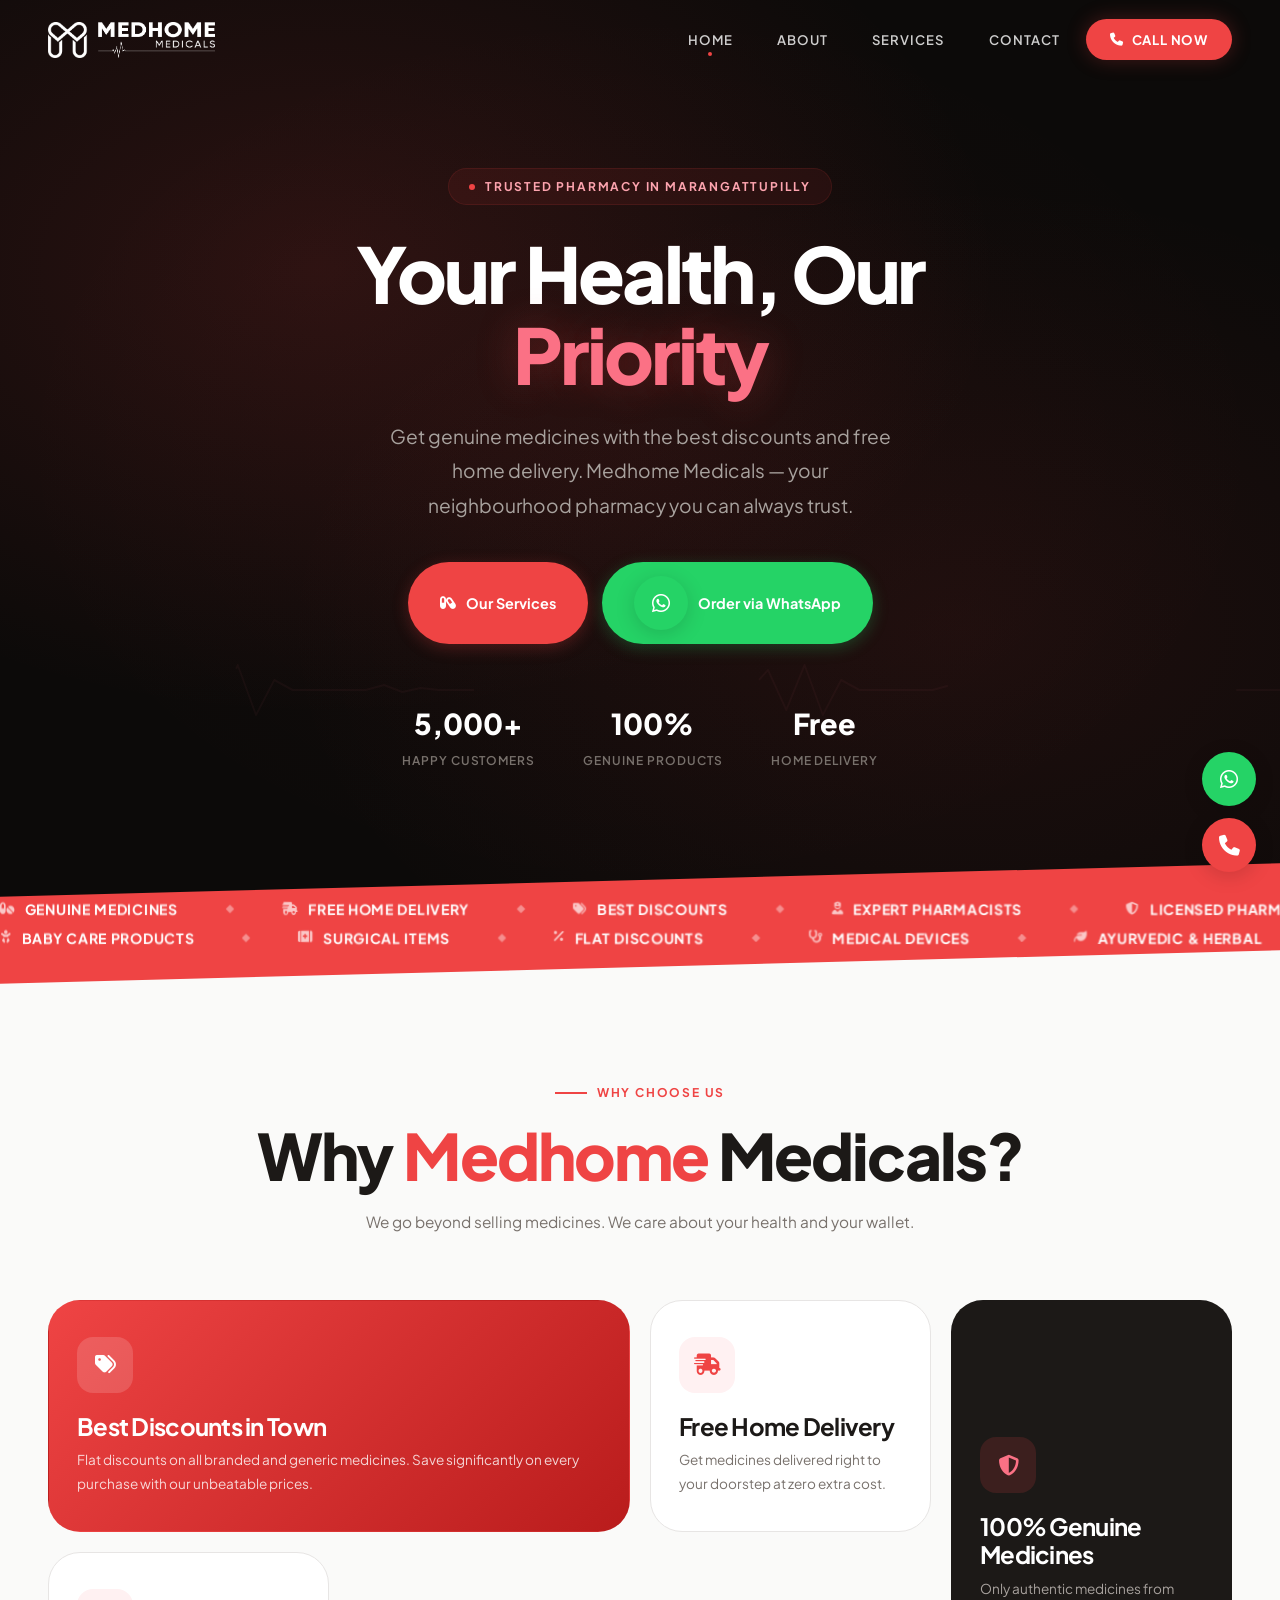
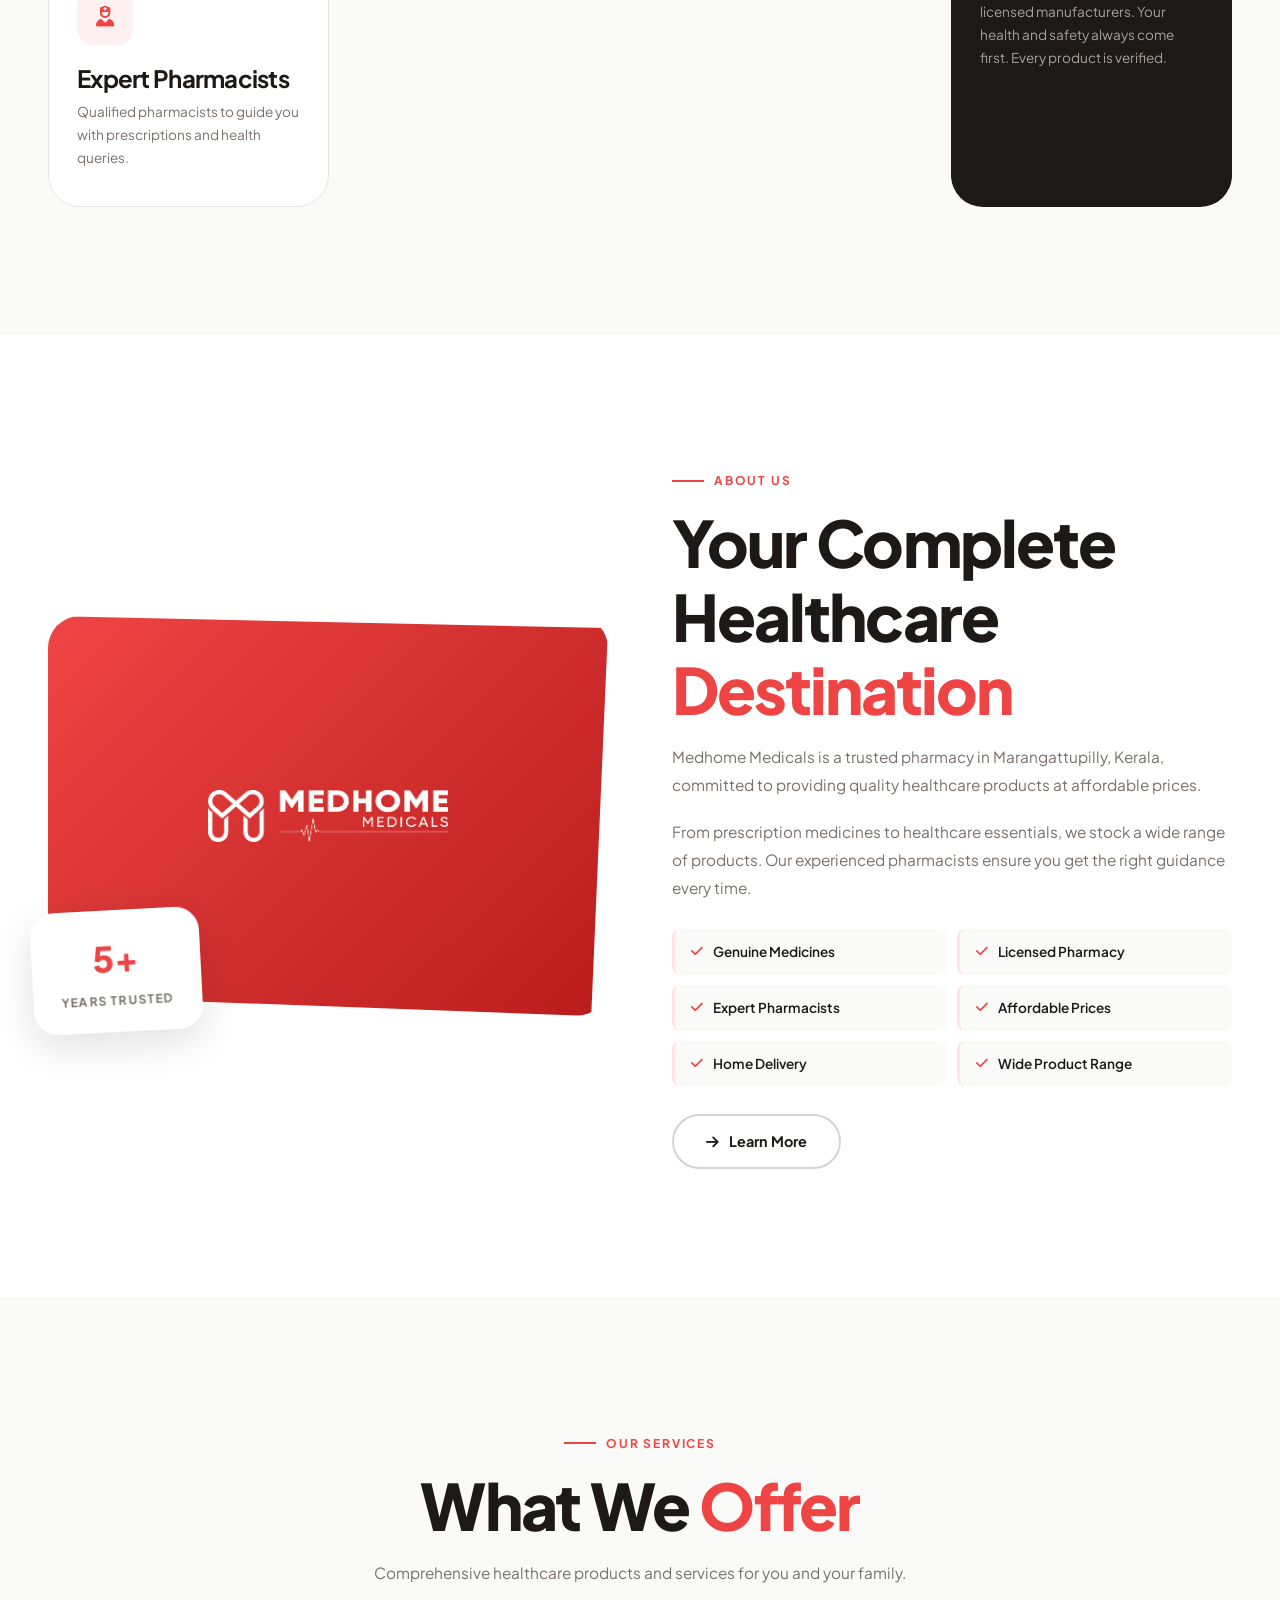
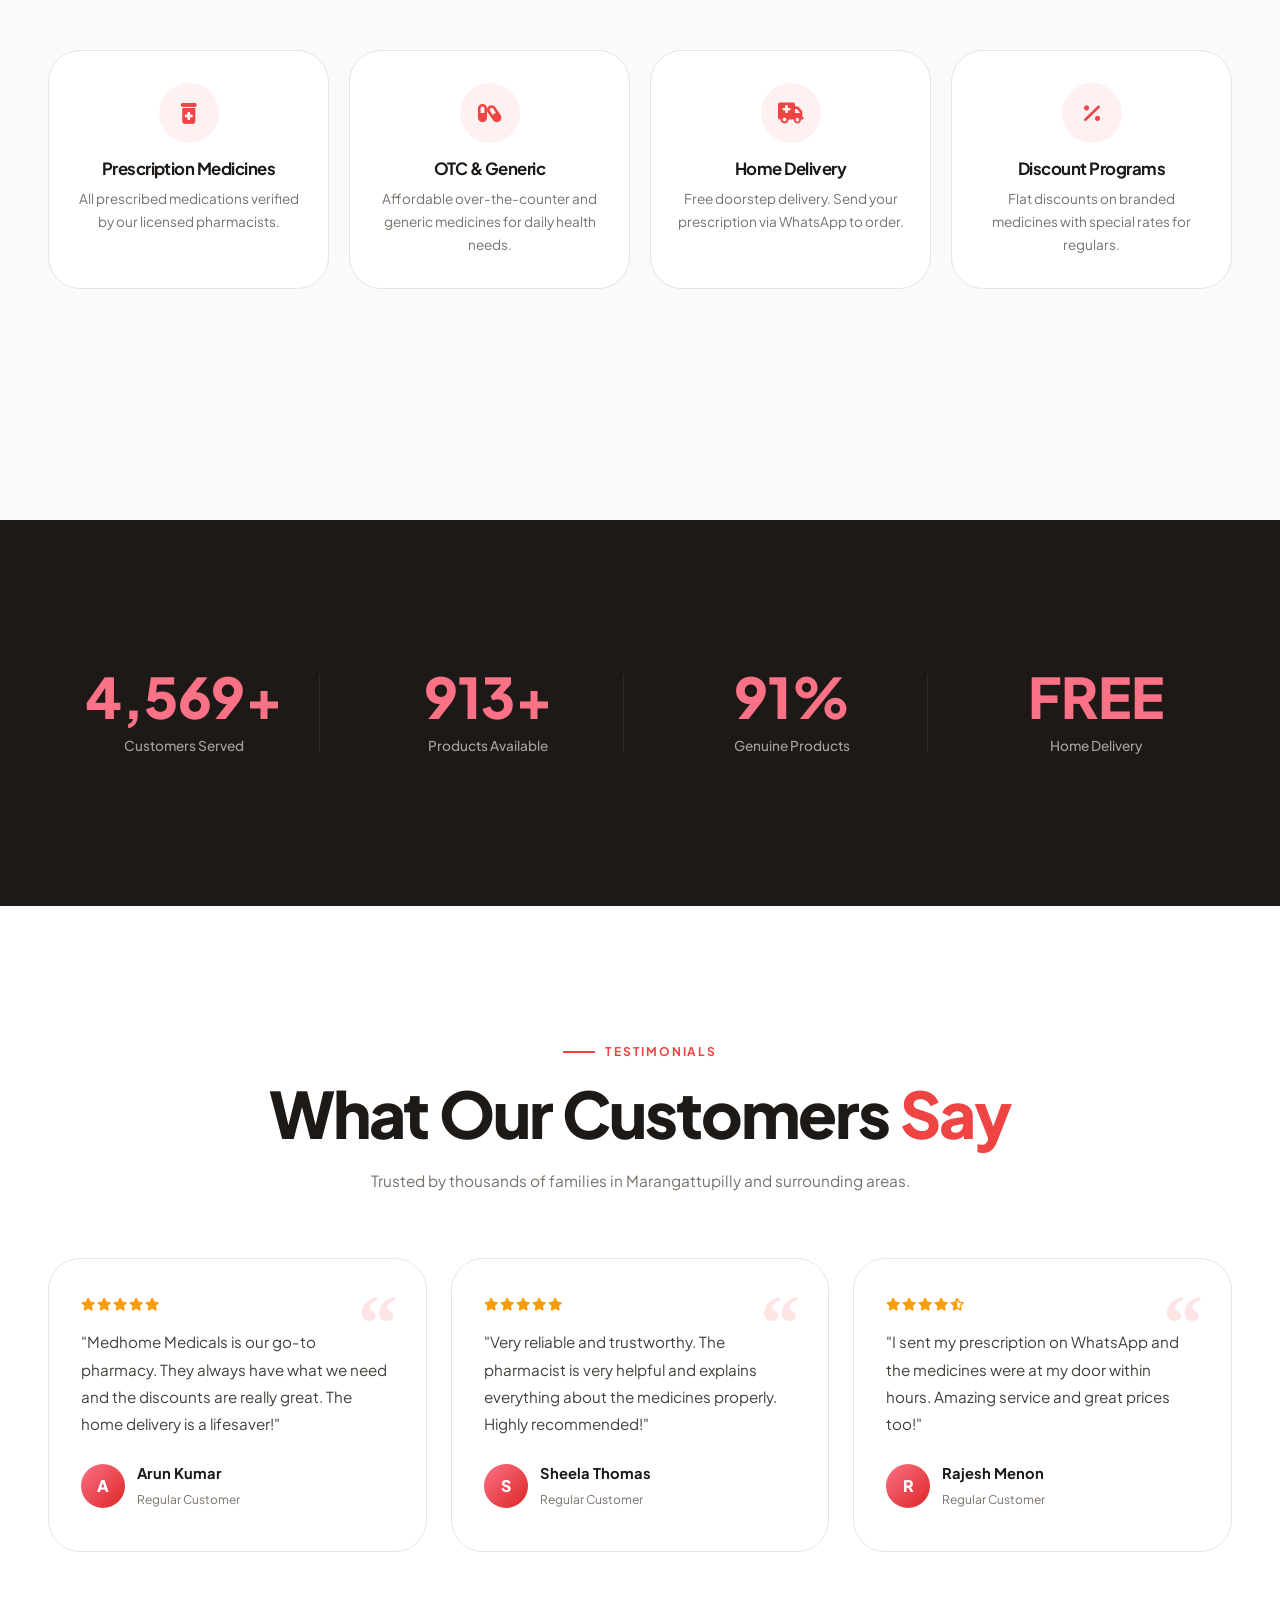
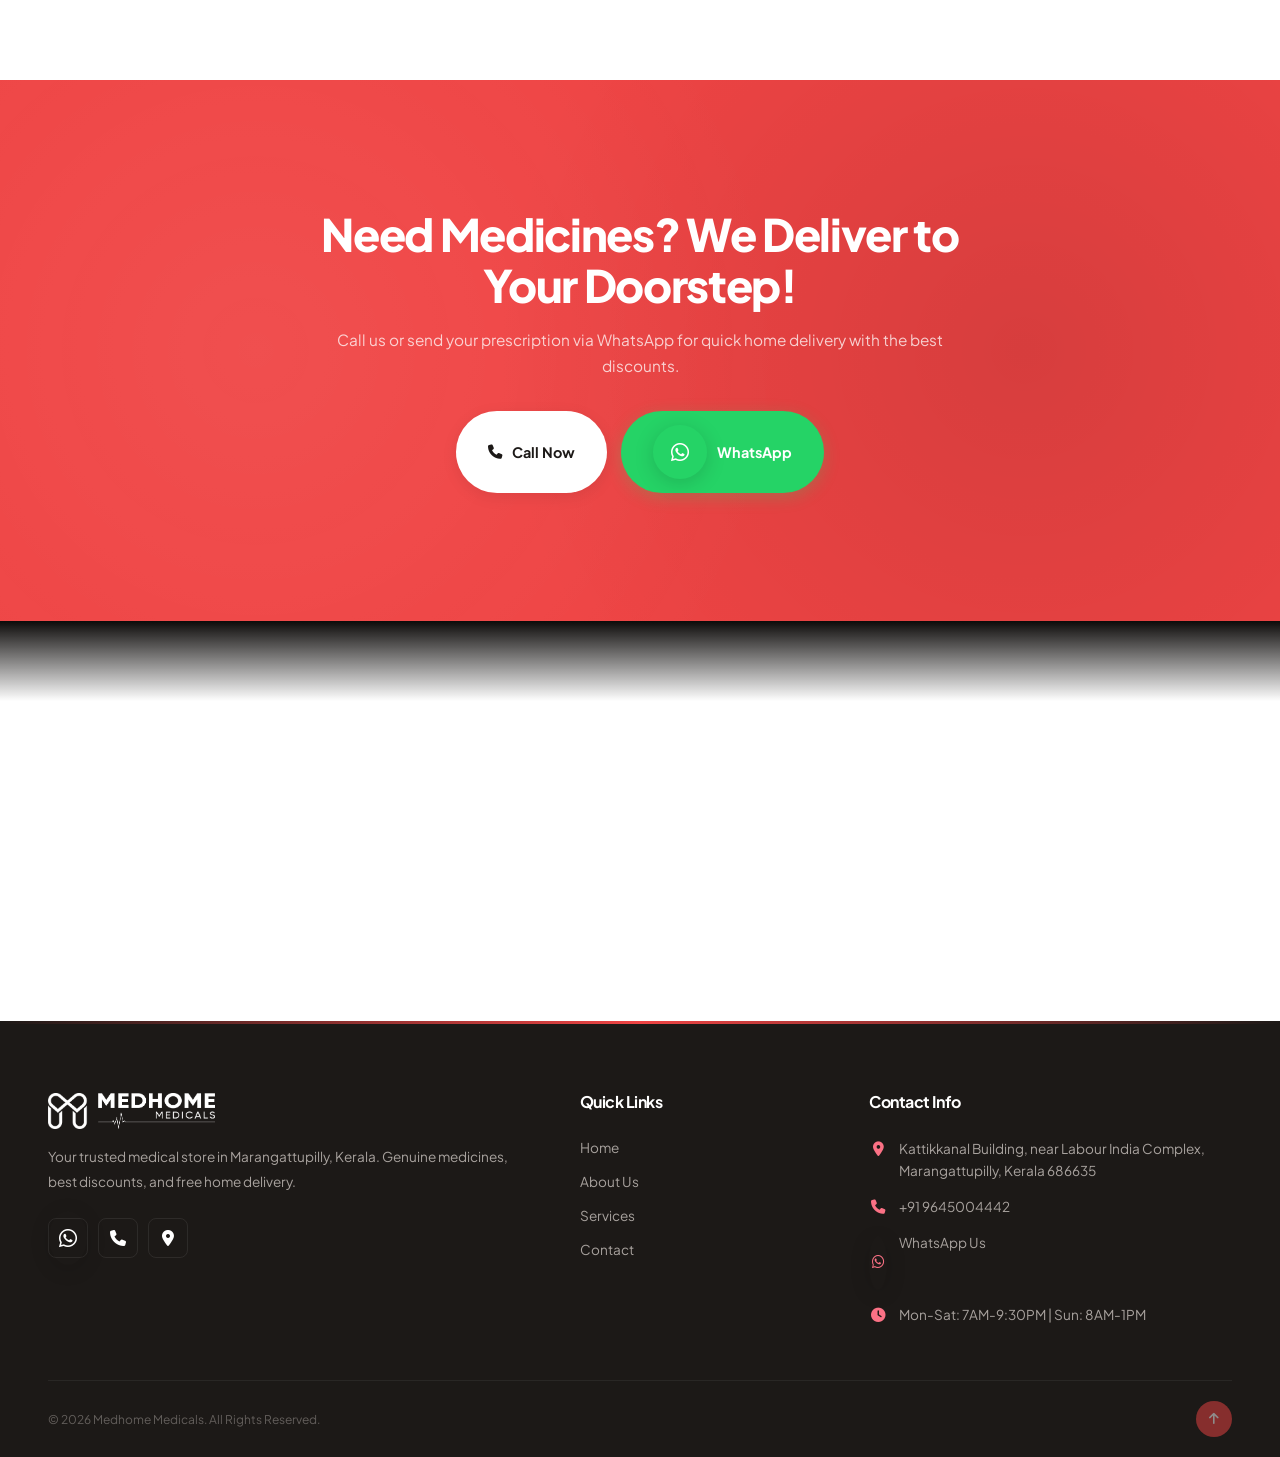
==== index.html @ 8703cabe "Add files via upload" ====
<!DOCTYPE html>
<html lang="en">
<head>
    <meta charset="UTF-8">
    <meta name="viewport" content="width=device-width, initial-scale=1.0">
    <title>Medhome Medicals | Your Trusted Medical Store in Marangattupilly</title>
    <meta name="description" content="Medhome Medicals - Genuine medicines, best discounts, and free home delivery in Marangattupilly, Kerala. Call 9645004442.">
    <link rel="icon" href="Horizontal-Purple.png" type="image/png">
    <link href="https://fonts.googleapis.com/css2?family=Plus+Jakarta+Sans:wght@300;400;500;600;700;800&display=swap" rel="stylesheet">
    <link rel="stylesheet" href="https://cdnjs.cloudflare.com/ajax/libs/font-awesome/6.5.1/css/all.min.css">
    <link rel="stylesheet" href="style.css">
</head>
<body>

    <!-- Custom Cursor -->
    <div class="cursor-dot"></div>

    <!-- ECG Heartbeat Loader -->
    <div class="loader" id="loader">
        <div class="loader-ecg">
            <svg viewBox="0 0 200 80">
                <polyline class="ecg-line"
                    points="0,40 30,40 35,40 40,35 45,40 60,40 65,40 70,20 75,60 80,10 85,70 90,30 95,40 110,40 115,35 120,42 125,38 130,40 160,40 165,40 170,35 175,40 200,40" />
                <circle class="ecg-glow-dot" cx="0" cy="40" r="3">
                    <animate attributeName="cx" values="0;200" dur="1.8s" repeatCount="indefinite" />
                    <animate attributeName="cy" values="40;40;40;35;40;40;40;20;60;10;70;30;40;40;35;42;38;40;40;40;35;40;40" dur="1.8s" repeatCount="indefinite" />
                </circle>
            </svg>
        </div>
    </div>

    <!-- Navigation -->
    <nav class="nav">
        <div class="container">
            <a href="index.html" class="nav-logo">
                <img src="Horizontal-White.png" alt="Medhome Medicals" class="logo-light">
                <img src="Horizontal-Purple.png" alt="Medhome Medicals" class="logo-dark">
            </a>
            <div class="nav-links">
                <a href="index.html" class="nav-link active">Home</a>
                <a href="about.html" class="nav-link">About</a>
                <a href="services.html" class="nav-link">Services</a>
                <a href="contact.html" class="nav-link">Contact</a>
                <a href="tel:+919645004442" class="nav-cta" data-magnetic><i class="fas fa-phone"></i> Call Now</a>
            </div>
            <div class="nav-burger"><span></span><span></span><span></span></div>
        </div>
    </nav>

    <!-- Mobile Menu -->
    <div class="mobile-menu">
        <a href="index.html">Home</a>
        <a href="about.html">About</a>
        <a href="services.html">Services</a>
        <a href="contact.html">Contact</a>
        <div class="mobile-menu-btns">
            <a href="tel:+919645004442" class="btn btn-primary"><i class="fas fa-phone"></i> Call Now</a>
            <a href="https://wa.me/919645004442" target="_blank" class="btn btn-whatsapp"><i class="fab fa-whatsapp"></i> WhatsApp</a>
        </div>
    </div>

    <!-- ===== HERO ===== -->
    <section class="hero">
        <!-- Decorative ECG background -->
        <div class="hero-ecg-bg">
            <svg viewBox="0 0 1400 60" preserveAspectRatio="none">
                <polyline class="ecg-line" points="0,30 100,30 120,25 140,30 200,30 220,10 240,50 260,5 280,55 300,20 320,30 400,30 420,25 440,32 460,28 480,30 600,30 620,25 640,30 700,30 720,30 740,25 760,30 820,30 840,10 860,50 880,5 900,55 920,20 940,30 1020,30 1040,25 1060,32 1080,28 1100,30 1200,30 1220,25 1240,30 1400,30" />
            </svg>
        </div>
        <div class="container">
            <div class="hero-content">
                <div class="hero-tag" data-reveal="up">
                    <span class="pulse-dot"></span>
                    Trusted Pharmacy in Marangattupilly
                </div>
                <h1 data-text-split>Your Health, Our <span class="text-glow">Priority</span></h1>
                <p class="hero-sub" data-reveal="up" data-reveal-delay="2">
                    Get genuine medicines with the best discounts and free home delivery. Medhome Medicals — your neighbourhood pharmacy you can always trust.
                </p>
                <div class="hero-btns" data-reveal="up" data-reveal-delay="3">
                    <a href="services.html" class="btn btn-primary" data-magnetic><i class="fas fa-capsules"></i> Our Services</a>
                    <a href="https://wa.me/919645004442?text=Hi%20Medhome%20Medicals%2C%20I%20would%20like%20to%20order%20medicines." target="_blank" class="btn btn-whatsapp" data-magnetic><i class="fab fa-whatsapp"></i> Order via WhatsApp</a>
                </div>
                <div class="hero-stats" data-reveal="up" data-reveal-delay="4">
                    <div class="hero-stat">
                        <strong data-counter data-target="5000" data-suffix="+">0</strong>
                        <span>Happy Customers</span>
                    </div>
                    <div class="hero-stat">
                        <strong>100%</strong>
                        <span>Genuine Products</span>
                    </div>
                    <div class="hero-stat">
                        <strong>Free</strong>
                        <span>Home Delivery</span>
                    </div>
                </div>
            </div>
        </div>
    </section>

    <!-- ===== MARQUEE STRIP ===== -->
    <div class="marquee-section">
        <div class="marquee-inner-wrap">
            <div class="marquee-row">
                <div class="marquee-track">
                    <span class="marquee-item"><i class="fas fa-pills"></i> Genuine Medicines</span>
                    <span class="marquee-sep"><i class="fas fa-diamond"></i></span>
                    <span class="marquee-item"><i class="fas fa-truck-fast"></i> Free Home Delivery</span>
                    <span class="marquee-sep"><i class="fas fa-diamond"></i></span>
                    <span class="marquee-item"><i class="fas fa-tags"></i> Best Discounts</span>
                    <span class="marquee-sep"><i class="fas fa-diamond"></i></span>
                    <span class="marquee-item"><i class="fas fa-user-nurse"></i> Expert Pharmacists</span>
                    <span class="marquee-sep"><i class="fas fa-diamond"></i></span>
                    <span class="marquee-item"><i class="fas fa-shield-halved"></i> Licensed Pharmacy</span>
                    <span class="marquee-sep"><i class="fas fa-diamond"></i></span>
                    <span class="marquee-item"><i class="fas fa-prescription-bottle-medical"></i> Prescription Services</span>
                    <span class="marquee-sep"><i class="fas fa-diamond"></i></span>
                    <span class="marquee-item"><i class="fas fa-pills"></i> Genuine Medicines</span>
                    <span class="marquee-sep"><i class="fas fa-diamond"></i></span>
                    <span class="marquee-item"><i class="fas fa-truck-fast"></i> Free Home Delivery</span>
                    <span class="marquee-sep"><i class="fas fa-diamond"></i></span>
                    <span class="marquee-item"><i class="fas fa-tags"></i> Best Discounts</span>
                    <span class="marquee-sep"><i class="fas fa-diamond"></i></span>
                    <span class="marquee-item"><i class="fas fa-user-nurse"></i> Expert Pharmacists</span>
                    <span class="marquee-sep"><i class="fas fa-diamond"></i></span>
                    <span class="marquee-item"><i class="fas fa-shield-halved"></i> Licensed Pharmacy</span>
                    <span class="marquee-sep"><i class="fas fa-diamond"></i></span>
                    <span class="marquee-item"><i class="fas fa-prescription-bottle-medical"></i> Prescription Services</span>
                    <span class="marquee-sep"><i class="fas fa-diamond"></i></span>
                </div>
            </div>
            <div class="marquee-row reverse" style="margin-top: 6px;">
                <div class="marquee-track">
                    <span class="marquee-item"><i class="fas fa-baby"></i> Baby Care Products</span>
                    <span class="marquee-sep"><i class="fas fa-diamond"></i></span>
                    <span class="marquee-item"><i class="fas fa-kit-medical"></i> Surgical Items</span>
                    <span class="marquee-sep"><i class="fas fa-diamond"></i></span>
                    <span class="marquee-item"><i class="fas fa-percent"></i> Flat Discounts</span>
                    <span class="marquee-sep"><i class="fas fa-diamond"></i></span>
                    <span class="marquee-item"><i class="fas fa-stethoscope"></i> Medical Devices</span>
                    <span class="marquee-sep"><i class="fas fa-diamond"></i></span>
                    <span class="marquee-item"><i class="fas fa-leaf"></i> Ayurvedic & Herbal</span>
                    <span class="marquee-sep"><i class="fas fa-diamond"></i></span>
                    <span class="marquee-item"><i class="fas fa-pump-soap"></i> Personal Care</span>
                    <span class="marquee-sep"><i class="fas fa-diamond"></i></span>
                    <span class="marquee-item"><i class="fas fa-baby"></i> Baby Care Products</span>
                    <span class="marquee-sep"><i class="fas fa-diamond"></i></span>
                    <span class="marquee-item"><i class="fas fa-kit-medical"></i> Surgical Items</span>
                    <span class="marquee-sep"><i class="fas fa-diamond"></i></span>
                    <span class="marquee-item"><i class="fas fa-percent"></i> Flat Discounts</span>
                    <span class="marquee-sep"><i class="fas fa-diamond"></i></span>
                    <span class="marquee-item"><i class="fas fa-stethoscope"></i> Medical Devices</span>
                    <span class="marquee-sep"><i class="fas fa-diamond"></i></span>
                    <span class="marquee-item"><i class="fas fa-leaf"></i> Ayurvedic & Herbal</span>
                    <span class="marquee-sep"><i class="fas fa-diamond"></i></span>
                    <span class="marquee-item"><i class="fas fa-pump-soap"></i> Personal Care</span>
                    <span class="marquee-sep"><i class="fas fa-diamond"></i></span>
                </div>
            </div>
        </div>
    </div>

    <!-- ===== WHY CHOOSE US — BENTO GRID ===== -->
    <section class="section" style="background: var(--dark-50);">
        <div class="container">
            <div class="sec-head center">
                <div class="sec-overline" data-reveal="up">Why Choose Us</div>
                <h2 class="sec-title" data-reveal="up" data-reveal-delay="1">Why <em>Medhome</em> Medicals?</h2>
                <p class="sec-desc" data-reveal="up" data-reveal-delay="2">We go beyond selling medicines. We care about your health and your wallet.</p>
            </div>
            <div class="bento-grid">
                <div class="bento-card featured" data-reveal="up" data-reveal-delay="1" data-tilt>
                    <div class="bento-ic"><i class="fas fa-tags"></i></div>
                    <h3>Best Discounts in Town</h3>
                    <p>Flat discounts on all branded and generic medicines. Save significantly on every purchase with our unbeatable prices.</p>
                </div>
                <div class="bento-card" data-reveal="up" data-reveal-delay="2" data-tilt>
                    <div class="bento-ic"><i class="fas fa-truck-fast"></i></div>
                    <h3>Free Home Delivery</h3>
                    <p>Get medicines delivered right to your doorstep at zero extra cost.</p>
                </div>
                <div class="bento-card dark" data-reveal="up" data-reveal-delay="3" data-tilt>
                    <div class="bento-ic"><i class="fas fa-shield-halved"></i></div>
                    <h3>100% Genuine Medicines</h3>
                    <p>Only authentic medicines from licensed manufacturers. Your health and safety always come first. Every product is verified.</p>
                </div>
                <div class="bento-card" data-reveal="up" data-reveal-delay="4" data-tilt>
                    <div class="bento-ic"><i class="fas fa-user-nurse"></i></div>
                    <h3>Expert Pharmacists</h3>
                    <p>Qualified pharmacists to guide you with prescriptions and health queries.</p>
                </div>
            </div>
        </div>
    </section>

    <!-- ===== ABOUT PREVIEW ===== -->
    <section class="section">
        <div class="container">
            <div class="about-split">
                <div class="about-visual" data-reveal="left">
                    <div class="about-visual-inner">
                        <img src="Horizontal-White.png" alt="Medhome Medicals">
                    </div>
                    <div class="about-badge">
                        <strong>5+</strong>
                        <span>Years Trusted</span>
                    </div>
                </div>
                <div data-reveal="right">
                    <div class="sec-overline">About Us</div>
                    <h2 class="sec-title">Your Complete Healthcare <em>Destination</em></h2>
                    <div class="about-text">
                        <p>Medhome Medicals is a trusted pharmacy in Marangattupilly, Kerala, committed to providing quality healthcare products at affordable prices.</p>
                        <p>From prescription medicines to healthcare essentials, we stock a wide range of products. Our experienced pharmacists ensure you get the right guidance every time.</p>
                    </div>
                    <div class="check-grid">
                        <div class="check-item"><i class="fas fa-check"></i> Genuine Medicines</div>
                        <div class="check-item"><i class="fas fa-check"></i> Licensed Pharmacy</div>
                        <div class="check-item"><i class="fas fa-check"></i> Expert Pharmacists</div>
                        <div class="check-item"><i class="fas fa-check"></i> Affordable Prices</div>
                        <div class="check-item"><i class="fas fa-check"></i> Home Delivery</div>
                        <div class="check-item"><i class="fas fa-check"></i> Wide Product Range</div>
                    </div>
                    <a href="about.html" class="btn btn-outline-dark" data-magnetic><i class="fas fa-arrow-right"></i> Learn More</a>
                </div>
            </div>
        </div>
    </section>

    <!-- ===== SERVICES PREVIEW ===== -->
    <section class="section" style="background: var(--dark-50);">
        <div class="container">
            <div class="sec-head center">
                <div class="sec-overline" data-reveal="up">Our Services</div>
                <h2 class="sec-title" data-reveal="up" data-reveal-delay="1">What We <em>Offer</em></h2>
                <p class="sec-desc" data-reveal="up" data-reveal-delay="2">Comprehensive healthcare products and services for you and your family.</p>
            </div>
            <div class="srv-grid">
                <div class="srv-card" data-reveal="up" data-reveal-delay="1" data-tilt>
                    <div class="srv-ic"><i class="fas fa-prescription-bottle-medical"></i></div>
                    <h3>Prescription Medicines</h3>
                    <p>All prescribed medications verified by our licensed pharmacists.</p>
                </div>
                <div class="srv-card" data-reveal="up" data-reveal-delay="2" data-tilt>
                    <div class="srv-ic"><i class="fas fa-capsules"></i></div>
                    <h3>OTC & Generic</h3>
                    <p>Affordable over-the-counter and generic medicines for daily health needs.</p>
                </div>
                <div class="srv-card" data-reveal="up" data-reveal-delay="3" data-tilt>
                    <div class="srv-ic"><i class="fas fa-truck-medical"></i></div>
                    <h3>Home Delivery</h3>
                    <p>Free doorstep delivery. Send your prescription via WhatsApp to order.</p>
                </div>
                <div class="srv-card" data-reveal="up" data-reveal-delay="4" data-tilt>
                    <div class="srv-ic"><i class="fas fa-percent"></i></div>
                    <h3>Discount Programs</h3>
                    <p>Flat discounts on branded medicines with special rates for regulars.</p>
                </div>
            </div>
            <div style="text-align:center; margin-top:48px;" data-reveal="up" data-reveal-delay="5">
                <a href="services.html" class="btn btn-outline-dark" data-magnetic><i class="fas fa-arrow-right"></i> View All Services</a>
            </div>
        </div>
    </section>

    <!-- ===== STATS RIBBON ===== -->
    <section class="section stats-section">
        <div class="container">
            <div class="stats-row">
                <div class="stat-item" data-reveal="up" data-reveal-delay="1">
                    <strong data-counter data-target="5000" data-suffix="+">0</strong>
                    <span>Customers Served</span>
                </div>
                <div class="stat-item" data-reveal="up" data-reveal-delay="2">
                    <strong data-counter data-target="1000" data-suffix="+">0</strong>
                    <span>Products Available</span>
                </div>
                <div class="stat-item" data-reveal="up" data-reveal-delay="3">
                    <strong data-counter data-target="100" data-suffix="%">0</strong>
                    <span>Genuine Products</span>
                </div>
                <div class="stat-item" data-reveal="up" data-reveal-delay="4">
                    <strong>FREE</strong>
                    <span>Home Delivery</span>
                </div>
            </div>
        </div>
    </section>

    <!-- ===== TESTIMONIALS ===== -->
    <section class="section">
        <div class="container">
            <div class="sec-head center">
                <div class="sec-overline" data-reveal="up">Testimonials</div>
                <h2 class="sec-title" data-reveal="up" data-reveal-delay="1">What Our Customers <em>Say</em></h2>
                <p class="sec-desc" data-reveal="up" data-reveal-delay="2">Trusted by thousands of families in Marangattupilly and surrounding areas.</p>
            </div>
            <div class="testi-grid">
                <div class="testi-card" data-reveal="up" data-reveal-delay="1">
                    <div class="testi-stars"><i class="fas fa-star"></i><i class="fas fa-star"></i><i class="fas fa-star"></i><i class="fas fa-star"></i><i class="fas fa-star"></i></div>
                    <blockquote>"Medhome Medicals is our go-to pharmacy. They always have what we need and the discounts are really great. The home delivery is a lifesaver!"</blockquote>
                    <div class="testi-author">
                        <div class="testi-avatar">A</div>
                        <div><strong>Arun Kumar</strong><span>Regular Customer</span></div>
                    </div>
                </div>
                <div class="testi-card" data-reveal="up" data-reveal-delay="2">
                    <div class="testi-stars"><i class="fas fa-star"></i><i class="fas fa-star"></i><i class="fas fa-star"></i><i class="fas fa-star"></i><i class="fas fa-star"></i></div>
                    <blockquote>"Very reliable and trustworthy. The pharmacist is very helpful and explains everything about the medicines properly. Highly recommended!"</blockquote>
                    <div class="testi-author">
                        <div class="testi-avatar">S</div>
                        <div><strong>Sheela Thomas</strong><span>Regular Customer</span></div>
                    </div>
                </div>
                <div class="testi-card" data-reveal="up" data-reveal-delay="3">
                    <div class="testi-stars"><i class="fas fa-star"></i><i class="fas fa-star"></i><i class="fas fa-star"></i><i class="fas fa-star"></i><i class="fas fa-star-half-stroke"></i></div>
                    <blockquote>"I sent my prescription on WhatsApp and the medicines were at my door within hours. Amazing service and great prices too!"</blockquote>
                    <div class="testi-author">
                        <div class="testi-avatar">R</div>
                        <div><strong>Rajesh Menon</strong><span>Regular Customer</span></div>
                    </div>
                </div>
            </div>
        </div>
    </section>

    <!-- ===== CTA BLOCK ===== -->
    <section class="section cta-section">
        <div class="container">
            <div class="cta-inner" data-reveal="up">
                <h2>Need Medicines? We Deliver to Your Doorstep!</h2>
                <p>Call us or send your prescription via WhatsApp for quick home delivery with the best discounts.</p>
                <div class="cta-btns">
                    <a href="tel:+919645004442" class="btn btn-white" data-magnetic><i class="fas fa-phone"></i> Call Now</a>
                    <a href="https://wa.me/919645004442?text=Hi%20Medhome%20Medicals%2C%20I%20would%20like%20to%20order%20medicines." target="_blank" class="btn btn-whatsapp" data-magnetic><i class="fab fa-whatsapp"></i> WhatsApp</a>
                </div>
            </div>
        </div>
    </section>

    <!-- ===== MAP ===== -->
    <div class="map-section">
        <iframe src="https://www.google.com/maps/embed?pb=!1m18!1m12!1m3!1d3935.5!2d76.61275701933921!3d9.74226419507029!2m3!1f0!2f0!3f0!3m2!1i1024!2i768!4f13.1!3m3!1m2!1s0x0%3A0x0!2zOcKwNDQnMzIuMiJOIDc2wrAzNic0NS45IkU!5e0!3m2!1sen!2sin!4v1700000000000" allowfullscreen="" loading="lazy" referrerpolicy="no-referrer-when-downgrade"></iframe>
    </div>

    <!-- ===== FOOTER ===== -->
    <footer class="footer">
        <div class="container">
            <div class="footer-grid">
                <div class="footer-brand">
                    <img src="Horizontal-White.png" alt="Medhome Medicals">
                    <p>Your trusted medical store in Marangattupilly, Kerala. Genuine medicines, best discounts, and free home delivery.</p>
                    <div class="footer-socials">
                        <a href="https://wa.me/919645004442" target="_blank" aria-label="WhatsApp"><i class="fab fa-whatsapp"></i></a>
                        <a href="tel:+919645004442" aria-label="Call"><i class="fas fa-phone"></i></a>
                        <a href="https://www.google.com/maps?q=9.74226419507029,76.61275701933921" target="_blank" aria-label="Location"><i class="fas fa-map-marker-alt"></i></a>
                    </div>
                </div>
                <div>
                    <h5>Quick Links</h5>
                    <div class="footer-links">
                        <a href="index.html">Home</a>
                        <a href="about.html">About Us</a>
                        <a href="services.html">Services</a>
                        <a href="contact.html">Contact</a>
                    </div>
                </div>
                <div>
                    <h5>Contact Info</h5>
                    <ul class="footer-contact">
                        <li><i class="fas fa-map-marker-alt"></i> Kattikkanal Building, near Labour India Complex, Marangattupilly, Kerala 686635</li>
                        <li><i class="fas fa-phone"></i> <a href="tel:+919645004442">+91 9645004442</a></li>
                        <li><i class="fab fa-whatsapp"></i> <a href="https://wa.me/919645004442" target="_blank">WhatsApp Us</a></li>
                        <li><i class="fas fa-clock"></i> Mon-Sat: 7AM-9:30PM | Sun: 8AM-1PM</li>
                    </ul>
                </div>
            </div>
            <div class="footer-bottom">
                <p>&copy; 2026 Medhome Medicals. All Rights Reserved.</p>
                <a href="#" class="back-to-top" aria-label="Back to top"><i class="fas fa-arrow-up"></i></a>
            </div>
        </div>
    </footer>

    <!-- Floating Action Buttons -->
    <div class="fab-wrap">
        <a href="https://wa.me/919645004442?text=Hi%20Medhome%20Medicals%2C%20I%20would%20like%20to%20enquire%20about%20medicines." class="fab fab-wa" target="_blank" aria-label="WhatsApp">
            <i class="fab fa-whatsapp"></i>
        </a>
        <a href="tel:+919645004442" class="fab fab-call" aria-label="Call">
            <i class="fas fa-phone"></i>
        </a>
    </div>

    <script src="app.js"></script>
</body>
</html>
---- style.css ----
/* ============================================================
   MEDHOME MEDICALS — Design System
   Premium Modern UI/UX | 2025
   ============================================================ */

/* === RESET & BASE === */
*, *::before, *::after { margin: 0; padding: 0; box-sizing: border-box; }
html { scroll-behavior: smooth; -webkit-font-smoothing: antialiased; -moz-osx-font-smoothing: grayscale; }
body { font-family: 'Plus Jakarta Sans', sans-serif; color: var(--dark-900); line-height: 1.6; overflow-x: hidden; }
a { text-decoration: none; color: inherit; transition: color 0.3s; }
img { max-width: 100%; height: auto; display: block; }
ul, ol { list-style: none; }
button { font-family: inherit; cursor: pointer; border: none; background: none; }
input, select, textarea { font-family: inherit; outline: none; }

/* === CSS VARIABLES === */
:root {
    --red-50: #FFF1F2;
    --red-100: #FFE4E6;
    --red-200: #FECDD3;
    --red-300: #FDA4AF;
    --red-400: #FB7185;
    --red-500: #EF4444;
    --red-600: #DC2626;
    --red-700: #B91C1C;
    --red-800: #991B1B;

    --dark-950: #0C0A09;
    --dark-900: #1C1917;
    --dark-800: #292524;
    --dark-700: #44403C;
    --dark-500: #78716C;
    --dark-400: #A8A29E;
    --dark-300: #D6D3D1;
    --dark-200: #E7E5E4;
    --dark-100: #F5F5F4;
    --dark-50: #FAFAF9;
    --white: #FFFFFF;

    --whatsapp: #25D366;
    --whatsapp-dark: #1EBE5A;

    --radius-sm: 8px;
    --radius-md: 16px;
    --radius-lg: 24px;
    --radius-xl: 32px;
    --radius-full: 9999px;

    --ease: cubic-bezier(0.16, 1, 0.3, 1);
    --ease-out: cubic-bezier(0.33, 1, 0.68, 1);
    --ease-elastic: cubic-bezier(0.68, -0.6, 0.32, 1.6);

    --text-display: clamp(3rem, 6vw, 5.5rem);
    --text-h1: clamp(2.5rem, 5vw, 4rem);
    --text-h2: clamp(1.8rem, 3.5vw, 2.8rem);
    --text-h3: clamp(1.2rem, 2vw, 1.5rem);
    --text-body: clamp(0.95rem, 1.2vw, 1.1rem);
    --text-small: 0.85rem;
    --text-xs: 0.75rem;

    --container: 1400px;
    --section-pad: clamp(80px, 10vw, 140px);
}

/* === TYPOGRAPHY === */
h1, h2, h3, h4, h5, h6 {
    font-weight: 700;
    letter-spacing: -0.03em;
    line-height: 1.15;
}

/* === LAYOUT === */
.container {
    max-width: var(--container);
    margin: 0 auto;
    padding: 0 clamp(20px, 4vw, 48px);
}
.section {
    padding: var(--section-pad) 0;
}

/* === CUSTOM CURSOR === */
.cursor-dot {
    position: fixed;
    top: 0; left: 0;
    width: 8px; height: 8px;
    background: var(--red-500);
    border-radius: 50%;
    pointer-events: none;
    z-index: 9998;
    transition: width 0.3s var(--ease), height 0.3s var(--ease), background 0.3s, opacity 0.3s;
    transform: translate(-50%, -50%);
    mix-blend-mode: difference;
    opacity: 0;
}
.cursor-dot.visible { opacity: 1; }
.cursor-dot.hover {
    width: 48px; height: 48px;
    background: rgba(239, 68, 68, 0.15);
    mix-blend-mode: normal;
}
@media (hover: none) { .cursor-dot { display: none !important; } }

/* ============================================================
   ECG HEARTBEAT LINE LOADER
   ============================================================ */
.loader {
    position: fixed; inset: 0;
    background: var(--dark-950);
    z-index: 10000;
    display: flex; align-items: center; justify-content: center; flex-direction: column;
    transition: opacity 0.6s var(--ease), visibility 0.6s;
}
.loader.done {
    opacity: 0; visibility: hidden; pointer-events: none;
}
.loader-ecg {
    width: 200px; height: 80px;
}
.loader-ecg svg {
    width: 100%; height: 100%;
    overflow: visible;
}
.ecg-line {
    fill: none;
    stroke: var(--red-500);
    stroke-width: 2.5;
    stroke-linecap: round;
    stroke-linejoin: round;
    filter: drop-shadow(0 0 6px var(--red-500)) drop-shadow(0 0 12px rgba(239, 68, 68, 0.3));
    stroke-dasharray: 320;
    stroke-dashoffset: 320;
    animation: ecgDraw 1.8s ease-in-out infinite;
}
.ecg-glow-dot {
    fill: var(--red-400);
    filter: drop-shadow(0 0 8px var(--red-500));
    opacity: 0;
    animation: ecgDot 1.8s ease-in-out infinite;
}
@keyframes ecgDraw {
    0% { stroke-dashoffset: 320; }
    80% { stroke-dashoffset: 0; }
    90%, 100% { stroke-dashoffset: 0; }
}
@keyframes ecgDot {
    0% { opacity: 1; }
    80% { opacity: 1; }
    90%, 100% { opacity: 0; }
}

/* ============================================================
   GLASSMORPHIC NAVIGATION
   ============================================================ */
.nav {
    position: fixed; top: 0; left: 0; right: 0;
    z-index: 1000;
    height: 80px;
    display: flex; align-items: center;
    transition: background 0.4s, backdrop-filter 0.4s, box-shadow 0.4s, border-color 0.4s;
    border-bottom: 1px solid transparent;
}
.nav.scrolled {
    background: rgba(255, 255, 255, 0.88);
    backdrop-filter: blur(20px) saturate(180%);
    -webkit-backdrop-filter: blur(20px) saturate(180%);
    border-bottom-color: rgba(0, 0, 0, 0.06);
    box-shadow: 0 1px 30px rgba(0, 0, 0, 0.06);
}
.nav .container {
    display: flex; align-items: center; justify-content: space-between; width: 100%;
}
.nav-logo img {
    height: 36px;
    transition: opacity 0.3s;
}
.nav-logo .logo-dark { display: none; }
.nav.scrolled .nav-logo .logo-light { display: none; }
.nav.scrolled .nav-logo .logo-dark { display: block; }

.nav-links {
    display: flex; align-items: center; gap: 8px;
}
.nav-link {
    font-size: 0.82rem;
    font-weight: 600;
    text-transform: uppercase;
    letter-spacing: 0.08em;
    padding: 8px 18px;
    border-radius: var(--radius-full);
    color: rgba(255, 255, 255, 0.8);
    transition: all 0.3s var(--ease);
    position: relative;
}
.nav-link::after {
    content: '';
    position: absolute; bottom: 2px; left: 50%; transform: translateX(-50%);
    width: 4px; height: 4px;
    background: var(--red-500);
    border-radius: 50%;
    opacity: 0; transition: opacity 0.3s;
}
.nav-link.active::after { opacity: 1; }
.nav-link:hover { color: var(--white); background: rgba(255, 255, 255, 0.1); }
.nav.scrolled .nav-link { color: var(--dark-700); }
.nav.scrolled .nav-link:hover { color: var(--red-500); background: var(--red-50); }
.nav.scrolled .nav-link.active::after { opacity: 1; }

.nav-cta {
    font-size: 0.82rem;
    font-weight: 700;
    text-transform: uppercase;
    letter-spacing: 0.06em;
    padding: 10px 24px;
    background: var(--red-500);
    color: var(--white);
    border-radius: var(--radius-full);
    display: inline-flex; align-items: center; gap: 8px;
    transition: all 0.3s var(--ease);
    box-shadow: 0 0 20px rgba(239, 68, 68, 0.25);
}
.nav-cta:hover {
    background: var(--red-600);
    transform: translateY(-2px);
    box-shadow: 0 4px 24px rgba(239, 68, 68, 0.4);
}

/* Hamburger */
.nav-burger {
    display: none;
    width: 28px; height: 20px;
    flex-direction: column; justify-content: space-between;
    cursor: pointer; z-index: 1100;
    position: relative;
}
.nav-burger span {
    display: block; width: 100%; height: 2px;
    background: var(--white);
    border-radius: 2px;
    transition: all 0.4s var(--ease);
    transform-origin: center;
}
.nav.scrolled .nav-burger span { background: var(--dark-900); }
.nav-burger.open span { background: var(--white) !important; }
.nav-burger.open span:nth-child(1) { transform: translateY(9px) rotate(45deg); }
.nav-burger.open span:nth-child(2) { opacity: 0; transform: scaleX(0); }
.nav-burger.open span:nth-child(3) { transform: translateY(-9px) rotate(-45deg); }

/* Full-screen mobile nav */
.mobile-menu {
    position: fixed; inset: 0;
    background: var(--dark-950);
    z-index: 1050;
    display: flex; flex-direction: column;
    align-items: center; justify-content: center;
    gap: 0;
    opacity: 0; visibility: hidden;
    transition: opacity 0.4s var(--ease), visibility 0.4s;
}
.mobile-menu.open { opacity: 1; visibility: visible; }
.mobile-menu a {
    font-size: clamp(1.5rem, 4vw, 2.2rem);
    font-weight: 700;
    color: var(--white);
    padding: 16px 0;
    opacity: 0;
    transform: translateY(24px);
    transition: opacity 0.4s var(--ease), transform 0.4s var(--ease), color 0.2s;
}
.mobile-menu.open a {
    opacity: 1; transform: translateY(0);
}
.mobile-menu.open a:nth-child(1) { transition-delay: 0.1s; }
.mobile-menu.open a:nth-child(2) { transition-delay: 0.15s; }
.mobile-menu.open a:nth-child(3) { transition-delay: 0.2s; }
.mobile-menu.open a:nth-child(4) { transition-delay: 0.25s; }
.mobile-menu a:hover { color: var(--red-400); }
.mobile-menu-btns {
    display: flex; gap: 12px; margin-top: 40px;
    opacity: 0; transform: translateY(20px);
    transition: opacity 0.4s var(--ease) 0.35s, transform 0.4s var(--ease) 0.35s;
}
.mobile-menu.open .mobile-menu-btns { opacity: 1; transform: translateY(0); }

/* ============================================================
   BUTTONS
   ============================================================ */
.btn {
    display: inline-flex; align-items: center; gap: 10px;
    padding: 14px 32px;
    font-size: 0.9rem;
    font-weight: 700;
    border-radius: var(--radius-full);
    transition: all 0.35s var(--ease);
    cursor: pointer; border: none;
    position: relative;
}
.btn-primary {
    background: var(--red-500); color: var(--white);
    box-shadow: 0 4px 16px rgba(239, 68, 68, 0.25);
}
.btn-primary:hover {
    background: var(--red-600);
    box-shadow: 0 8px 32px rgba(239, 68, 68, 0.35);
    transform: translateY(-2px);
}
.btn-white {
    background: var(--white); color: var(--dark-900);
    box-shadow: 0 4px 16px rgba(0, 0, 0, 0.08);
}
.btn-white:hover {
    transform: translateY(-2px);
    box-shadow: 0 8px 28px rgba(0, 0, 0, 0.12);
}
.btn-outline {
    background: transparent;
    border: 2px solid rgba(255, 255, 255, 0.2);
    color: var(--white);
}
.btn-outline:hover {
    background: rgba(255, 255, 255, 0.08);
    border-color: rgba(255, 255, 255, 0.5);
    transform: translateY(-2px);
}
.btn-outline-dark {
    background: transparent;
    border: 2px solid var(--dark-300);
    color: var(--dark-900);
}
.btn-outline-dark:hover {
    border-color: var(--red-500);
    color: var(--red-500);
    transform: translateY(-2px);
}
.btn-whatsapp {
    background: var(--whatsapp); color: var(--white);
    box-shadow: 0 4px 16px rgba(37, 211, 102, 0.25);
}
.btn-whatsapp:hover {
    background: var(--whatsapp-dark);
    box-shadow: 0 8px 32px rgba(37, 211, 102, 0.35);
    transform: translateY(-2px);
}
.btn-sm {
    padding: 10px 22px; font-size: 0.82rem;
}

/* Magnetic button wrapper */
[data-magnetic] {
    transition: transform 0.3s var(--ease);
}

/* ============================================================
   SECTION HEADERS
   ============================================================ */
.sec-overline {
    display: inline-flex; align-items: center; gap: 10px;
    font-size: var(--text-xs);
    font-weight: 700;
    text-transform: uppercase;
    letter-spacing: 0.15em;
    color: var(--red-500);
    margin-bottom: 16px;
}
.sec-overline::before {
    content: '';
    width: 32px; height: 2px;
    background: var(--red-500);
}
.sec-overline.light { color: var(--red-300); }
.sec-overline.light::before { background: var(--red-300); }
.sec-title {
    font-size: var(--text-h1);
    font-weight: 800;
    letter-spacing: -0.03em;
    margin-bottom: 16px;
}
.sec-title em {
    font-style: normal; color: var(--red-500);
}
.sec-desc {
    font-size: var(--text-body);
    color: var(--dark-500);
    max-width: 560px;
    line-height: 1.8;
}
.sec-head { margin-bottom: 64px; }
.sec-head.center { text-align: center; }
.sec-head.center .sec-desc { margin: 0 auto; }

/* ============================================================
   PAGE HERO (Inner pages)
   ============================================================ */
.page-hero {
    min-height: 50vh;
    display: flex; align-items: center; justify-content: center;
    text-align: center;
    background: var(--dark-950);
    position: relative;
    overflow: hidden;
    padding: 140px 0 80px;
}
.page-hero::before {
    content: '';
    position: absolute; inset: 0;
    background:
        radial-gradient(ellipse at 30% 20%, rgba(239, 68, 68, 0.12) 0%, transparent 50%),
        radial-gradient(ellipse at 70% 80%, rgba(239, 68, 68, 0.06) 0%, transparent 50%);
    animation: meshShift 12s ease-in-out infinite alternate;
}
.page-hero .breadcrumb {
    font-size: var(--text-small);
    color: var(--dark-500);
    margin-bottom: 16px;
}
.page-hero .breadcrumb a { color: var(--dark-400); transition: color 0.2s; }
.page-hero .breadcrumb a:hover { color: var(--red-400); }
.page-hero h1 {
    font-size: var(--text-h1);
    color: var(--white);
    font-weight: 800;
}
.page-hero p {
    font-size: var(--text-body);
    color: var(--dark-400);
    margin-top: 12px;
    max-width: 480px;
    margin-left: auto; margin-right: auto;
}

/* Decorative ECG in hero bg */
.hero-ecg-bg {
    position: absolute; bottom: 20%; left: 0; right: 0;
    height: 60px;
    opacity: 0.04;
    overflow: visible;
}
.hero-ecg-bg svg { width: 100%; height: 100%; }
.hero-ecg-bg .ecg-line {
    stroke: var(--red-400);
    stroke-width: 2;
    filter: none;
    animation: ecgDraw 4s ease-in-out infinite;
}

/* ============================================================
   HOMEPAGE HERO
   ============================================================ */
.hero {
    min-height: 100vh;
    display: flex; align-items: center; justify-content: center;
    text-align: center;
    background: var(--dark-950);
    position: relative;
    overflow: hidden;
    padding: 120px 0 80px;
}
.hero::before {
    content: '';
    position: absolute; inset: 0;
    background:
        radial-gradient(ellipse at 25% 30%, rgba(239, 68, 68, 0.14) 0%, transparent 50%),
        radial-gradient(ellipse at 75% 70%, rgba(239, 68, 68, 0.08) 0%, transparent 50%),
        radial-gradient(ellipse at 50% 50%, rgba(239, 68, 68, 0.04) 0%, transparent 70%);
    animation: meshShift 10s ease-in-out infinite alternate;
}
@keyframes meshShift {
    0% { transform: scale(1) translate(0, 0); }
    100% { transform: scale(1.05) translate(-2%, 2%); }
}
.hero-content {
    position: relative; z-index: 2;
    max-width: 820px;
}
.hero-tag {
    display: inline-flex; align-items: center; gap: 10px;
    font-size: var(--text-xs);
    font-weight: 700;
    text-transform: uppercase;
    letter-spacing: 0.15em;
    color: var(--red-300);
    margin-bottom: 28px;
    padding: 8px 20px;
    background: rgba(239, 68, 68, 0.08);
    border: 1px solid rgba(239, 68, 68, 0.12);
    border-radius: var(--radius-full);
}
.hero-tag .pulse-dot {
    width: 6px; height: 6px;
    background: var(--red-500);
    border-radius: 50%;
    animation: pulseDot 2s ease-in-out infinite;
}
@keyframes pulseDot {
    0%, 100% { opacity: 1; box-shadow: 0 0 0 0 rgba(239, 68, 68, 0.6); }
    50% { opacity: 0.6; box-shadow: 0 0 0 6px rgba(239, 68, 68, 0); }
}
.hero h1 {
    font-size: var(--text-display);
    font-weight: 800;
    color: var(--white);
    line-height: 1.05;
    letter-spacing: -0.04em;
    margin-bottom: 24px;
}
.hero h1 .text-glow {
    color: var(--red-400);
    text-shadow: 0 0 40px rgba(239, 68, 68, 0.3);
}
/* Text split animation */
.hero h1 .word {
    display: inline-block;
    opacity: 0;
    transform: translateY(100%);
    transition: opacity 0.5s var(--ease), transform 0.5s var(--ease);
}
.hero h1 .word.visible {
    opacity: 1; transform: translateY(0);
}
.hero-sub {
    font-size: clamp(1rem, 1.5vw, 1.2rem);
    color: var(--dark-400);
    max-width: 520px;
    margin: 0 auto 40px;
    line-height: 1.8;
}
.hero-btns {
    display: flex; gap: 14px;
    justify-content: center;
    flex-wrap: wrap;
    margin-bottom: 56px;
}
.hero-stats {
    display: flex; gap: 48px; justify-content: center;
    flex-wrap: wrap;
}
.hero-stat {
    text-align: center;
}
.hero-stat strong {
    display: block;
    font-size: 1.8rem;
    font-weight: 800;
    color: var(--white);
}
.hero-stat span {
    font-size: var(--text-xs);
    color: var(--dark-500);
    text-transform: uppercase;
    letter-spacing: 0.08em;
    font-weight: 600;
}

/* ============================================================
   MARQUEE STRIP
   ============================================================ */
.marquee-section {
    background: var(--red-500);
    padding: 0;
    overflow: hidden;
    transform: skewY(-1.5deg);
    margin: -20px 0;
    position: relative;
    z-index: 5;
}
.marquee-section .marquee-inner-wrap {
    transform: skewY(1.5deg);
    padding: 18px 0;
}
.marquee-row {
    display: flex;
    white-space: nowrap;
    overflow: hidden;
}
.marquee-track {
    display: inline-flex; gap: 48px;
    animation: marqueeScroll 30s linear infinite;
    padding-right: 48px;
}
.marquee-row.reverse .marquee-track {
    animation-direction: reverse;
    animation-duration: 35s;
}
.marquee-item {
    display: inline-flex; align-items: center; gap: 10px;
    font-size: 0.88rem;
    font-weight: 700;
    color: var(--white);
    text-transform: uppercase;
    letter-spacing: 0.05em;
}
.marquee-item i { font-size: 0.8rem; opacity: 0.7; }
.marquee-sep {
    display: inline-flex; align-items: center;
    color: rgba(255, 255, 255, 0.4);
    font-size: 0.5rem;
}
@keyframes marqueeScroll {
    0% { transform: translateX(0); }
    100% { transform: translateX(-50%); }
}

/* ============================================================
   BENTO GRID (Why Choose Us)
   ============================================================ */
.bento-grid {
    display: grid;
    grid-template-columns: repeat(4, 1fr);
    grid-template-rows: auto auto;
    gap: 20px;
}
.bento-card {
    background: var(--white);
    border: 1px solid var(--dark-200);
    border-radius: var(--radius-xl);
    padding: 36px 28px;
    transition: all 0.4s var(--ease);
    position: relative;
    overflow: hidden;
}
.bento-card:hover {
    transform: translateY(-6px);
    box-shadow: 0 20px 60px rgba(0, 0, 0, 0.08);
    border-color: transparent;
}
/* Feature card (red gradient) */
.bento-card.featured {
    grid-column: span 2;
    background: linear-gradient(135deg, var(--red-500) 0%, var(--red-700) 100%);
    border-color: transparent;
    color: var(--white);
}
.bento-card.featured .bento-ic { background: rgba(255, 255, 255, 0.15); }
.bento-card.featured .bento-ic i { color: var(--white); }
.bento-card.featured p { color: rgba(255, 255, 255, 0.8); }

/* Dark card */
.bento-card.dark {
    grid-row: span 2;
    background: var(--dark-900);
    border-color: transparent;
    color: var(--white);
    display: flex; flex-direction: column; justify-content: center;
}
.bento-card.dark .bento-ic { background: rgba(239, 68, 68, 0.15); }
.bento-card.dark .bento-ic i { color: var(--red-400); }
.bento-card.dark p { color: var(--dark-400); }

.bento-ic {
    width: 56px; height: 56px;
    border-radius: var(--radius-md);
    background: var(--red-50);
    display: flex; align-items: center; justify-content: center;
    margin-bottom: 20px;
    transition: all 0.35s var(--ease);
}
.bento-ic i { font-size: 1.3rem; color: var(--red-500); transition: 0.35s; }
.bento-card:not(.featured):not(.dark):hover .bento-ic {
    background: var(--red-500);
}
.bento-card:not(.featured):not(.dark):hover .bento-ic i {
    color: var(--white);
}
.bento-card h3 {
    font-size: var(--text-h3);
    font-weight: 700;
    margin-bottom: 8px;
}
.bento-card p {
    font-size: var(--text-small);
    color: var(--dark-500);
    line-height: 1.7;
}

/* ============================================================
   ABOUT PREVIEW
   ============================================================ */
.about-split {
    display: grid;
    grid-template-columns: 1fr 1fr;
    gap: 64px;
    align-items: center;
}
.about-visual {
    position: relative;
}
.about-visual-inner {
    background: linear-gradient(135deg, var(--red-500) 0%, var(--red-700) 100%);
    border-radius: var(--radius-xl);
    padding: 64px 48px;
    display: flex; align-items: center; justify-content: center;
    min-height: 400px;
    clip-path: polygon(0 0, 100% 3%, 97% 100%, 0% 95%);
}
.about-visual-inner img { height: 52px; }
.about-badge {
    position: absolute;
    bottom: -16px; left: -16px;
    background: var(--white);
    border-radius: var(--radius-lg);
    padding: 20px 28px;
    box-shadow: 0 12px 40px rgba(0, 0, 0, 0.12);
    text-align: center;
    transform: rotate(-3deg);
}
.about-badge strong {
    display: block; font-size: 2.2rem; font-weight: 800; color: var(--red-500);
}
.about-badge span {
    font-size: var(--text-xs); font-weight: 700; text-transform: uppercase;
    letter-spacing: 0.1em; color: var(--dark-500);
}
.about-text p {
    font-size: var(--text-body);
    color: var(--dark-500);
    line-height: 1.8;
    margin-bottom: 20px;
}
.check-grid {
    display: grid; grid-template-columns: 1fr 1fr; gap: 10px; margin: 28px 0;
}
.check-item {
    display: flex; align-items: center; gap: 10px;
    padding: 12px 16px;
    border-radius: var(--radius-sm);
    border-left: 3px solid var(--red-100);
    font-size: var(--text-small);
    font-weight: 600;
    transition: all 0.25s var(--ease);
    background: var(--dark-50);
}
.check-item:hover {
    border-left-color: var(--red-500);
    background: var(--red-50);
    transform: translateX(4px);
}
.check-item i { color: var(--red-500); font-size: 0.85rem; }

/* ============================================================
   SERVICE CARDS
   ============================================================ */
.srv-grid {
    display: grid;
    grid-template-columns: repeat(4, 1fr);
    gap: 20px;
}
.srv-card {
    background: var(--white);
    border: 1px solid var(--dark-200);
    border-radius: var(--radius-xl);
    padding: 32px 24px;
    text-align: center;
    transition: all 0.4s var(--ease);
    position: relative;
    overflow: hidden;
}
.srv-card::after {
    content: '';
    position: absolute; bottom: 0; left: 0; right: 0;
    height: 3px;
    background: linear-gradient(90deg, var(--red-500), var(--red-300));
    transform: scaleX(0); transform-origin: left;
    transition: transform 0.4s var(--ease);
}
.srv-card:hover::after { transform: scaleX(1); }
.srv-card:hover {
    transform: translateY(-8px);
    box-shadow: 0 20px 60px rgba(0, 0, 0, 0.08);
    border-color: transparent;
}
.srv-card.featured-srv {
    background: linear-gradient(135deg, var(--red-500), var(--red-700));
    color: var(--white);
    border-color: transparent;
}
.srv-card.featured-srv .srv-ic { background: rgba(255, 255, 255, 0.15); }
.srv-card.featured-srv .srv-ic i { color: var(--white); }
.srv-card.featured-srv p { color: rgba(255, 255, 255, 0.8); }
.srv-card.featured-srv::after { display: none; }
.srv-ic {
    width: 60px; height: 60px;
    margin: 0 auto 16px;
    border-radius: 50%;
    background: var(--red-50);
    display: flex; align-items: center; justify-content: center;
    transition: all 0.4s var(--ease);
}
.srv-ic i { font-size: 1.3rem; color: var(--red-500); transition: 0.4s; }
.srv-card:not(.featured-srv):hover .srv-ic {
    background: var(--red-500); transform: rotate(-6deg) scale(1.1);
}
.srv-card:not(.featured-srv):hover .srv-ic i { color: var(--white); }
.srv-card h3 {
    font-size: 1.05rem; font-weight: 700; margin-bottom: 8px;
}
.srv-card p {
    font-size: var(--text-small); color: var(--dark-500); line-height: 1.7;
}

/* ============================================================
   STATS RIBBON
   ============================================================ */
.stats-section {
    background: var(--dark-900);
    color: var(--white);
}
.stats-row {
    display: grid;
    grid-template-columns: repeat(4, 1fr);
    gap: 32px;
}
.stat-item {
    text-align: center;
    padding: 20px;
    position: relative;
}
.stat-item:not(:last-child)::after {
    content: '';
    position: absolute; right: 0; top: 20%; bottom: 20%;
    width: 1px;
    background: rgba(255, 255, 255, 0.08);
}
.stat-item strong {
    font-size: clamp(2.5rem, 5vw, 3.5rem);
    font-weight: 800;
    color: var(--red-400);
    display: block;
    line-height: 1;
    margin-bottom: 8px;
}
.stat-item span {
    font-size: var(--text-small);
    color: var(--dark-400);
    font-weight: 500;
}

/* ============================================================
   TESTIMONIALS
   ============================================================ */
.testi-grid {
    display: grid;
    grid-template-columns: repeat(3, 1fr);
    gap: 24px;
}
.testi-card {
    background: var(--white);
    border: 1px solid var(--dark-200);
    border-radius: var(--radius-xl);
    padding: 40px 32px;
    transition: all 0.4s var(--ease);
    position: relative;
}
.testi-card::before {
    content: '\201C';
    position: absolute; top: 24px; right: 28px;
    font-size: 5rem; font-weight: 800;
    color: var(--red-100);
    line-height: 1;
    font-family: Georgia, serif;
}
.testi-card:hover {
    transform: translateY(-4px);
    box-shadow: 0 16px 48px rgba(0, 0, 0, 0.06);
    border-color: transparent;
}
.testi-stars {
    color: #F59E0B;
    font-size: 0.8rem;
    margin-bottom: 16px;
    display: flex; gap: 2px;
}
.testi-card blockquote {
    font-size: 0.95rem;
    color: var(--dark-700);
    line-height: 1.8;
    margin-bottom: 24px;
    position: relative; z-index: 2;
}
.testi-author {
    display: flex; align-items: center; gap: 12px;
}
.testi-avatar {
    width: 44px; height: 44px;
    border-radius: 50%;
    background: linear-gradient(135deg, var(--red-400), var(--red-600));
    display: flex; align-items: center; justify-content: center;
    color: var(--white); font-weight: 800; font-size: 1rem;
}
.testi-author strong { font-size: 0.92rem; display: block; }
.testi-author span { font-size: var(--text-xs); color: var(--dark-500); }

/* ============================================================
   CTA BLOCK
   ============================================================ */
.cta-section {
    background: var(--red-500);
    position: relative;
    overflow: hidden;
}
.cta-section::before {
    content: '';
    position: absolute; inset: 0;
    background:
        radial-gradient(circle at 20% 50%, rgba(255, 255, 255, 0.06), transparent 50%),
        radial-gradient(circle at 80% 50%, rgba(0, 0, 0, 0.1), transparent 50%);
    animation: meshShift 8s ease-in-out infinite alternate;
}
.cta-section.dark-cta { background: var(--dark-900); }
.cta-inner {
    text-align: center;
    position: relative; z-index: 2;
    max-width: 640px;
    margin: 0 auto;
}
.cta-inner h2 {
    font-size: var(--text-h2);
    font-weight: 800;
    color: var(--white);
    margin-bottom: 16px;
}
.cta-inner p {
    font-size: var(--text-body);
    color: rgba(255, 255, 255, 0.75);
    margin-bottom: 32px;
    line-height: 1.7;
}
.cta-btns {
    display: flex; gap: 14px; justify-content: center; flex-wrap: wrap;
}

/* ============================================================
   MAP
   ============================================================ */
.map-section {
    position: relative;
}
.map-section::before {
    content: '';
    position: absolute; top: 0; left: 0; right: 0;
    height: 80px;
    background: linear-gradient(to bottom, var(--dark-950), transparent);
    z-index: 2;
    pointer-events: none;
}
.map-section iframe {
    width: 100%; height: 400px;
    border: 0; display: block;
}

/* ============================================================
   FEATURE SPLIT SECTIONS
   ============================================================ */
.feat-split {
    display: grid;
    grid-template-columns: 1fr 1fr;
    gap: 64px;
    align-items: center;
}
.feat-split.reversed > :first-child { order: 2; }
.feat-split.reversed > :last-child { order: 1; }
.feat-split h2 {
    font-size: var(--text-h2); font-weight: 800; margin-bottom: 16px;
}
.feat-split h2 em { font-style: normal; color: var(--red-500); }
.feat-split > div > p {
    font-size: var(--text-body); color: var(--dark-500); line-height: 1.8; margin-bottom: 24px;
}
.feat-list li {
    display: flex; align-items: center; gap: 12px;
    padding: 10px 0;
    font-size: 0.95rem; font-weight: 500;
}
.feat-list li i { color: var(--red-500); width: 20px; text-align: center; }

.feat-visual {
    width: 100%; max-width: 380px; margin: 0 auto;
    aspect-ratio: 1;
    background: linear-gradient(135deg, var(--red-50), var(--red-100));
    border-radius: var(--radius-xl);
    display: flex; align-items: center; justify-content: center;
    position: relative;
}
.feat-visual i { font-size: 4rem; color: var(--red-400); opacity: 0.6; }
.feat-visual::after {
    content: '';
    position: absolute; inset: -8px;
    border: 2px dashed var(--red-200);
    border-radius: calc(var(--radius-xl) + 8px);
}

/* ============================================================
   STEPS
   ============================================================ */
.steps-row {
    display: grid;
    grid-template-columns: repeat(3, 1fr);
    gap: 24px;
    position: relative;
}
.steps-row::before {
    content: '';
    position: absolute;
    top: 36px; left: 16.5%; right: 16.5%;
    height: 2px;
    background: linear-gradient(90deg, var(--red-200), var(--red-500), var(--red-200));
    z-index: 0;
}
.step-card {
    background: var(--white);
    border: 1px solid var(--dark-200);
    border-radius: var(--radius-xl);
    padding: 36px 28px;
    text-align: center;
    position: relative;
    z-index: 1;
    transition: all 0.4s var(--ease);
}
.step-card:hover {
    transform: translateY(-4px);
    box-shadow: 0 16px 48px rgba(0, 0, 0, 0.06);
}
.step-num {
    width: 52px; height: 52px;
    margin: 0 auto 18px;
    background: var(--red-500);
    border-radius: 50%;
    display: flex; align-items: center; justify-content: center;
    color: var(--white);
    font-weight: 800; font-size: 1.2rem;
    box-shadow: 0 4px 16px rgba(239, 68, 68, 0.3);
}
.step-card h3 { font-size: 1.05rem; font-weight: 700; margin-bottom: 8px; }
.step-card p { font-size: var(--text-small); color: var(--dark-500); line-height: 1.7; }

/* ============================================================
   MVV CARDS (Mission/Vision/Values)
   ============================================================ */
.mvv-row { display: grid; grid-template-columns: repeat(3, 1fr); gap: 24px; }
.mvv-card {
    background: var(--white);
    border: 1px solid var(--dark-200);
    border-radius: var(--radius-xl);
    padding: 40px 28px;
    text-align: center;
    transition: all 0.4s var(--ease);
}
.mvv-card:hover {
    transform: translateY(-6px);
    box-shadow: 0 16px 48px rgba(0, 0, 0, 0.06);
    border-color: transparent;
}
.mvv-card.dark-card {
    background: var(--dark-900); color: var(--white); border-color: transparent;
}
.mvv-card.dark-card p { color: var(--dark-400); }
.mvv-card.dark-card .mvv-ic { background: rgba(239, 68, 68, 0.15); }
.mvv-card.dark-card .mvv-ic i { color: var(--red-400); }
.mvv-card.red-border { border-top: 3px solid var(--red-500); }
.mvv-ic {
    width: 56px; height: 56px;
    margin: 0 auto 18px;
    border-radius: var(--radius-md);
    background: var(--red-50);
    display: flex; align-items: center; justify-content: center;
    transition: 0.35s var(--ease);
}
.mvv-ic i { font-size: 1.2rem; color: var(--red-500); transition: 0.35s; }
.mvv-card:not(.dark-card):hover .mvv-ic { background: var(--red-500); }
.mvv-card:not(.dark-card):hover .mvv-ic i { color: var(--white); }
.mvv-card h3 { font-size: 1.15rem; font-weight: 700; margin-bottom: 10px; }
.mvv-card p { font-size: var(--text-small); color: var(--dark-500); line-height: 1.7; }

/* ============================================================
   TRUST NUMBERS
   ============================================================ */
.trust-section { background: var(--dark-950); }
.trust-grid { display: grid; grid-template-columns: repeat(4, 1fr); gap: 20px; }
.trust-card {
    background: rgba(255, 255, 255, 0.03);
    border: 1px solid rgba(255, 255, 255, 0.06);
    border-radius: var(--radius-lg);
    padding: 36px 24px;
    text-align: center;
    backdrop-filter: blur(8px);
    transition: all 0.4s var(--ease);
}
.trust-card:hover {
    background: rgba(255, 255, 255, 0.06);
    transform: translateY(-4px);
    border-color: rgba(239, 68, 68, 0.2);
}
.trust-card strong {
    font-size: 2.6rem; font-weight: 800;
    color: var(--red-400); display: block; margin-bottom: 6px;
}
.trust-card span {
    font-size: var(--text-small); color: var(--dark-400); font-weight: 500;
}

/* ============================================================
   FEATURE MINI GRID
   ============================================================ */
.feat-mini-grid { display: grid; grid-template-columns: 1fr 1fr; gap: 14px; }
.feat-mini {
    display: flex; align-items: center; gap: 14px;
    padding: 16px;
    background: var(--dark-50);
    border-radius: var(--radius-md);
    border-left: 3px solid var(--dark-200);
    transition: all 0.25s var(--ease);
}
.feat-mini:hover {
    background: var(--red-50);
    border-left-color: var(--red-500);
    transform: translateX(4px);
}
.feat-mini-ic {
    width: 44px; height: 44px; min-width: 44px;
    background: var(--red-50);
    border-radius: var(--radius-sm);
    display: flex; align-items: center; justify-content: center;
    transition: 0.35s;
}
.feat-mini:hover .feat-mini-ic { background: var(--red-500); }
.feat-mini-ic i { font-size: 1rem; color: var(--red-500); transition: 0.35s; }
.feat-mini:hover .feat-mini-ic i { color: var(--white); }
.feat-mini span { font-weight: 600; font-size: var(--text-small); }

/* ============================================================
   COMMUNITY
   ============================================================ */
.community-block {
    max-width: 720px; margin: 0 auto; text-align: center;
}
.community-block p {
    font-size: 1.1rem; color: var(--dark-500); line-height: 1.8; margin-bottom: 32px;
}

/* ============================================================
   CONTACT — INFO CARDS
   ============================================================ */
.info-cards {
    display: grid;
    grid-template-columns: repeat(3, 1fr);
    gap: 20px;
    margin-top: -56px;
    position: relative; z-index: 10;
}
.info-card {
    background: rgba(255, 255, 255, 0.9);
    backdrop-filter: blur(16px);
    -webkit-backdrop-filter: blur(16px);
    border: 1px solid rgba(255, 255, 255, 0.3);
    border-radius: var(--radius-xl);
    padding: 36px 28px;
    text-align: center;
    transition: all 0.4s var(--ease);
}
.info-card:hover {
    transform: translateY(-6px);
    box-shadow: 0 20px 60px rgba(0, 0, 0, 0.1);
    border-color: transparent;
}
.info-card-ic {
    width: 56px; height: 56px;
    margin: 0 auto 16px;
    border-radius: var(--radius-md);
    background: var(--red-50);
    display: flex; align-items: center; justify-content: center;
    transition: 0.35s;
}
.info-card-ic i { font-size: 1.2rem; color: var(--red-500); transition: 0.35s; }
.info-card:hover .info-card-ic { background: var(--red-500); }
.info-card:hover .info-card-ic i { color: var(--white); }
.info-card h3 { font-size: 1.05rem; font-weight: 700; margin-bottom: 8px; }
.info-card p { font-size: var(--text-small); color: var(--dark-500); line-height: 1.7; }
.info-card a { color: var(--red-500); font-weight: 600; }
.info-card a:hover { color: var(--red-700); }

/* ============================================================
   CONTACT FORM
   ============================================================ */
.contact-grid {
    display: grid;
    grid-template-columns: 1.2fr 1fr;
    gap: 40px;
    align-items: start;
}
.form-box {
    background: var(--white);
    border: 1px solid var(--dark-200);
    border-radius: var(--radius-xl);
    padding: 40px;
}
.form-box h3 { font-size: 1.3rem; font-weight: 700; margin-bottom: 6px; }
.form-box > p { color: var(--dark-500); font-size: var(--text-small); margin-bottom: 28px; }
.form-row {
    display: grid; grid-template-columns: 1fr 1fr; gap: 14px; margin-bottom: 14px;
}
.form-grp { position: relative; margin-bottom: 14px; }
.form-grp label {
    position: absolute;
    top: 14px; left: 16px;
    font-size: 0.88rem; font-weight: 500;
    color: var(--dark-400);
    pointer-events: none;
    transition: all 0.25s var(--ease);
    background: var(--white);
    padding: 0 4px;
}
.form-grp input,
.form-grp select,
.form-grp textarea {
    width: 100%;
    padding: 14px 16px;
    border: 2px solid var(--dark-200);
    border-radius: var(--radius-md);
    font-size: 0.9rem;
    color: var(--dark-900);
    transition: border-color 0.3s, box-shadow 0.3s;
    background: var(--white);
}
.form-grp input:focus,
.form-grp select:focus,
.form-grp textarea:focus {
    border-color: var(--red-500);
    box-shadow: 0 0 0 4px rgba(239, 68, 68, 0.06);
}
.form-grp input:focus + label,
.form-grp input:not(:placeholder-shown) + label,
.form-grp select:focus + label,
.form-grp select:not([value=""]) + label,
.form-grp textarea:focus + label,
.form-grp textarea:not(:placeholder-shown) + label {
    top: -8px; left: 12px;
    font-size: var(--text-xs);
    font-weight: 700;
    color: var(--red-500);
}
.form-grp textarea { min-height: 110px; resize: vertical; }
.form-submit {
    width: 100%; padding: 16px;
    background: var(--red-500); color: var(--white);
    border: none; border-radius: var(--radius-full);
    font-size: 0.95rem; font-weight: 700;
    cursor: pointer;
    transition: all 0.3s var(--ease);
    display: flex; align-items: center; justify-content: center; gap: 8px;
}
.form-submit:hover {
    background: var(--red-600);
    transform: translateY(-2px);
    box-shadow: 0 8px 28px rgba(239, 68, 68, 0.3);
}

/* Sidebar */
.sidebar h3 { font-size: 1.3rem; font-weight: 700; margin-bottom: 6px; }
.sidebar > p { color: var(--dark-500); font-size: var(--text-small); margin-bottom: 28px; }
.sb-item {
    display: flex; gap: 14px; margin-bottom: 22px; align-items: flex-start;
}
.sb-ic {
    width: 44px; height: 44px; min-width: 44px;
    background: var(--red-50);
    border-radius: var(--radius-md);
    display: flex; align-items: center; justify-content: center;
}
.sb-ic i { font-size: 1rem; color: var(--red-500); }
.sb-text h4 { font-size: 0.92rem; font-weight: 600; margin-bottom: 2px; }
.sb-text p { font-size: var(--text-small); color: var(--dark-500); }
.sb-text a { color: var(--red-500); font-weight: 500; }
.sb-text a:hover { color: var(--red-700); }

/* ============================================================
   WHATSAPP ORDER SECTION
   ============================================================ */
.wa-section { text-align: center; }
.wa-icon {
    width: 80px; height: 80px;
    margin: 0 auto 24px;
    background: var(--whatsapp);
    border-radius: 50%;
    display: flex; align-items: center; justify-content: center;
    animation: waPulse 2s ease-in-out infinite;
}
.wa-icon i { font-size: 2.2rem; color: var(--white); }
@keyframes waPulse {
    0%, 100% { box-shadow: 0 0 0 0 rgba(37, 211, 102, 0.4); }
    50% { box-shadow: 0 0 0 20px rgba(37, 211, 102, 0); }
}
.wa-steps {
    display: flex; justify-content: center; gap: 32px;
    margin: 40px 0; flex-wrap: wrap;
}
.wa-step { text-align: center; max-width: 180px; }
.wa-step-n {
    width: 48px; height: 48px;
    margin: 0 auto 12px;
    background: var(--red-50);
    border-radius: 50%;
    display: flex; align-items: center; justify-content: center;
    font-weight: 800; color: var(--red-500); font-size: 1.1rem;
}
.wa-step h4 { font-size: 0.95rem; font-weight: 700; margin-bottom: 4px; }
.wa-step p { font-size: var(--text-xs); color: var(--dark-500); }
.wa-arrow {
    display: flex; align-items: center;
    color: var(--dark-300); font-size: 1rem; padding-top: 16px;
}

/* ============================================================
   PILL STRIP (Services highlights)
   ============================================================ */
.pill-strip {
    background: var(--dark-900);
    padding: 20px 0;
}
.pill-row {
    display: flex; justify-content: center; gap: 12px; flex-wrap: wrap;
}
.pill-item {
    display: inline-flex; align-items: center; gap: 8px;
    padding: 8px 20px;
    background: var(--red-500);
    color: var(--white);
    border-radius: var(--radius-full);
    font-size: var(--text-small);
    font-weight: 700;
}
.pill-item i { font-size: 0.85rem; opacity: 0.8; }

/* ============================================================
   FOOTER
   ============================================================ */
.footer {
    background: var(--dark-900);
    color: var(--dark-400);
    padding: 72px 0 0;
    position: relative;
}
.footer::before {
    content: '';
    position: absolute; top: 0; left: 0; right: 0;
    height: 3px;
    background: linear-gradient(90deg, transparent, var(--red-500), transparent);
}
.footer-grid {
    display: grid;
    grid-template-columns: 2fr 1fr 1.5fr;
    gap: 48px;
    padding-bottom: 48px;
    border-bottom: 1px solid rgba(255, 255, 255, 0.06);
}
.footer-brand img { height: 36px; margin-bottom: 16px; }
.footer-brand p {
    font-size: var(--text-small); line-height: 1.8; margin-bottom: 24px;
}
.footer-socials { display: flex; gap: 10px; }
.footer-socials a {
    width: 40px; height: 40px;
    border-radius: var(--radius-sm);
    border: 1px solid rgba(255, 255, 255, 0.08);
    display: flex; align-items: center; justify-content: center;
    color: var(--white);
    transition: all 0.3s var(--ease);
}
.footer-socials a:hover {
    background: var(--red-500); border-color: var(--red-500);
    transform: translateY(-3px);
}
.footer h5 {
    color: var(--white); font-size: 1rem; font-weight: 700;
    margin-bottom: 20px;
}
.footer-links a {
    display: block; font-size: var(--text-small); padding: 6px 0;
    transition: all 0.25s var(--ease);
}
.footer-links a:hover { color: var(--red-400); padding-left: 6px; }
.footer-contact li {
    display: flex; gap: 12px; font-size: var(--text-small);
    padding: 7px 0; align-items: flex-start;
}
.footer-contact li i {
    color: var(--red-400); margin-top: 4px; width: 18px; min-width: 18px;
    font-size: 0.9rem; text-align: center;
    display: inline-flex; align-items: center; justify-content: center;
}
.footer-contact a { color: var(--dark-400); display: inline; }
.footer-contact a:hover { color: var(--red-400); }

.footer-bottom {
    display: flex; justify-content: space-between; align-items: center;
    padding: 20px 0;
    font-size: var(--text-xs);
    opacity: 0.5;
}
.back-to-top {
    width: 36px; height: 36px;
    background: var(--red-500);
    border-radius: 50%;
    display: flex; align-items: center; justify-content: center;
    color: var(--white); font-size: 0.8rem;
    transition: all 0.3s var(--ease);
    opacity: 1;
}
.back-to-top:hover {
    transform: translateY(-3px);
    box-shadow: 0 4px 16px rgba(239, 68, 68, 0.4);
}

/* ============================================================
   FLOATING ACTION BUTTONS
   ============================================================ */
.fab-wrap {
    position: fixed; bottom: 28px; right: 24px;
    display: flex; flex-direction: column; gap: 12px;
    z-index: 900;
}
.fab {
    width: 54px; height: 54px;
    border-radius: 50%;
    display: flex; align-items: center; justify-content: center;
    color: var(--white);
    font-size: 1.3rem;
    box-shadow: 0 4px 20px rgba(0, 0, 0, 0.15);
    transition: all 0.35s var(--ease);
    position: relative;
    overflow: hidden;
}
.fab .fab-text {
    position: absolute;
    right: 54px;
    white-space: nowrap;
    background: inherit;
    padding: 8px 16px 8px 20px;
    border-radius: var(--radius-full) 0 0 var(--radius-full);
    font-size: var(--text-xs);
    font-weight: 700;
    opacity: 0;
    transform: translateX(20px);
    transition: all 0.3s var(--ease);
    pointer-events: none;
}
.fab:hover .fab-text {
    opacity: 1; transform: translateX(0);
}
.fab:hover { transform: scale(1.08); }
.fab-wa {
    background: var(--whatsapp);
    animation: fabPulse 3s ease-in-out infinite;
}
@keyframes fabPulse {
    0%, 100% { box-shadow: 0 4px 20px rgba(37, 211, 102, 0.2); }
    50% { box-shadow: 0 4px 20px rgba(37, 211, 102, 0.5), 0 0 0 8px rgba(37, 211, 102, 0.1); }
}
.fab-call { background: var(--red-500); }
.fab-call:hover { box-shadow: 0 6px 28px rgba(239, 68, 68, 0.4); }

/* ============================================================
   SCROLL REVEAL ANIMATIONS
   ============================================================ */
[data-reveal] {
    opacity: 0;
    transition: opacity 0.7s var(--ease), transform 0.7s var(--ease);
}
[data-reveal="up"] { transform: translateY(40px); }
[data-reveal="left"] { transform: translateX(-40px); }
[data-reveal="right"] { transform: translateX(40px); }
[data-reveal="scale"] { transform: scale(0.9); }
[data-reveal].revealed {
    opacity: 1;
    transform: translateY(0) translateX(0) scale(1);
}
/* Stagger delays */
[data-reveal-delay="1"] { transition-delay: 0.1s; }
[data-reveal-delay="2"] { transition-delay: 0.2s; }
[data-reveal-delay="3"] { transition-delay: 0.3s; }
[data-reveal-delay="4"] { transition-delay: 0.4s; }
[data-reveal-delay="5"] { transition-delay: 0.5s; }
[data-reveal-delay="6"] { transition-delay: 0.6s; }
[data-reveal-delay="7"] { transition-delay: 0.7s; }
[data-reveal-delay="8"] { transition-delay: 0.8s; }

/* Reduced motion */
@media (prefers-reduced-motion: reduce) {
    *, *::before, *::after {
        animation-duration: 0.01ms !important;
        transition-duration: 0.01ms !important;
    }
    [data-reveal] { opacity: 1; transform: none; }
    .hero h1 .word { opacity: 1; transform: none; }
}

/* ============================================================
   RESPONSIVE BREAKPOINTS
   ============================================================ */
@media (max-width: 1024px) {
    .hero { min-height: auto; padding: 160px 0 80px; }
    .hero-stats { gap: 32px; }
    .bento-grid { grid-template-columns: repeat(2, 1fr); }
    .bento-card.featured { grid-column: span 2; }
    .bento-card.dark { grid-row: span 1; }
    .about-split { grid-template-columns: 1fr; }
    .about-visual { order: -1; }
    .srv-grid { grid-template-columns: repeat(2, 1fr); }
    .stats-row { grid-template-columns: repeat(2, 1fr); }
    .stat-item:nth-child(2)::after { display: none; }
    .testi-grid { grid-template-columns: 1fr 1fr; }
    .feat-split { grid-template-columns: 1fr; }
    .feat-split.reversed > :first-child { order: 1; }
    .feat-split.reversed > :last-child { order: 2; }
    .mvv-row { grid-template-columns: 1fr 1fr; }
    .trust-grid { grid-template-columns: repeat(2, 1fr); }
    .contact-grid { grid-template-columns: 1fr; }
    .footer-grid { grid-template-columns: 1fr 1fr; }
    .info-cards { grid-template-columns: 1fr 1fr; }
}

@media (max-width: 768px) {
    .nav-links { display: none; }
    .nav-burger { display: flex; }
    .hero h1 { font-size: clamp(2.5rem, 8vw, 3.5rem); }
    .hero { padding: 140px 0 60px; }
    .page-hero { padding: 120px 0 60px; min-height: 40vh; }
    .section { padding: clamp(60px, 8vw, 100px) 0; }
    .bento-grid { grid-template-columns: 1fr; }
    .bento-card.featured, .bento-card.dark { grid-column: span 1; }
    .testi-grid {
        grid-template-columns: 1fr;
        overflow-x: auto;
        scroll-snap-type: x mandatory;
        display: flex; gap: 16px;
        padding-bottom: 16px;
    }
    .testi-card {
        min-width: 85vw;
        scroll-snap-align: start;
    }
    .mvv-row { grid-template-columns: 1fr; }
    .steps-row { grid-template-columns: 1fr; }
    .steps-row::before { display: none; }
    .trust-grid { grid-template-columns: 1fr; }
    .info-cards { grid-template-columns: 1fr; margin-top: -32px; }
    .form-row { grid-template-columns: 1fr; }
    .wa-arrow { display: none; }
    .footer-grid { grid-template-columns: 1fr; gap: 32px; }
    .footer-bottom { flex-direction: column; gap: 12px; }
    .fab-wrap { bottom: 20px; right: 16px; display: flex !important; z-index: 900; }
    .fab { width: 48px; height: 48px; font-size: 1.1rem; }
    .marquee-section { transform: skewY(0); margin: 0; }
    .marquee-section .marquee-inner-wrap { transform: skewY(0); }
    .check-grid { grid-template-columns: 1fr; }
    .feat-mini-grid { grid-template-columns: 1fr; }
}

@media (max-width: 480px) {
    .hero-btns { flex-direction: column; }
    .hero-btns .btn { width: 100%; justify-content: center; }
    .hero-stats { flex-direction: column; gap: 20px; }
    .srv-grid { grid-template-columns: 1fr; }
    .stats-row { grid-template-columns: 1fr; }
    .stat-item::after { display: none; }
    .pill-row { flex-direction: column; align-items: center; }
    .cta-btns { flex-direction: column; }
    .cta-btns .btn { width: 100%; justify-content: center; }
    .mobile-menu-btns { flex-direction: column; width: 80%; }
    .mobile-menu-btns .btn { justify-content: center; }
}
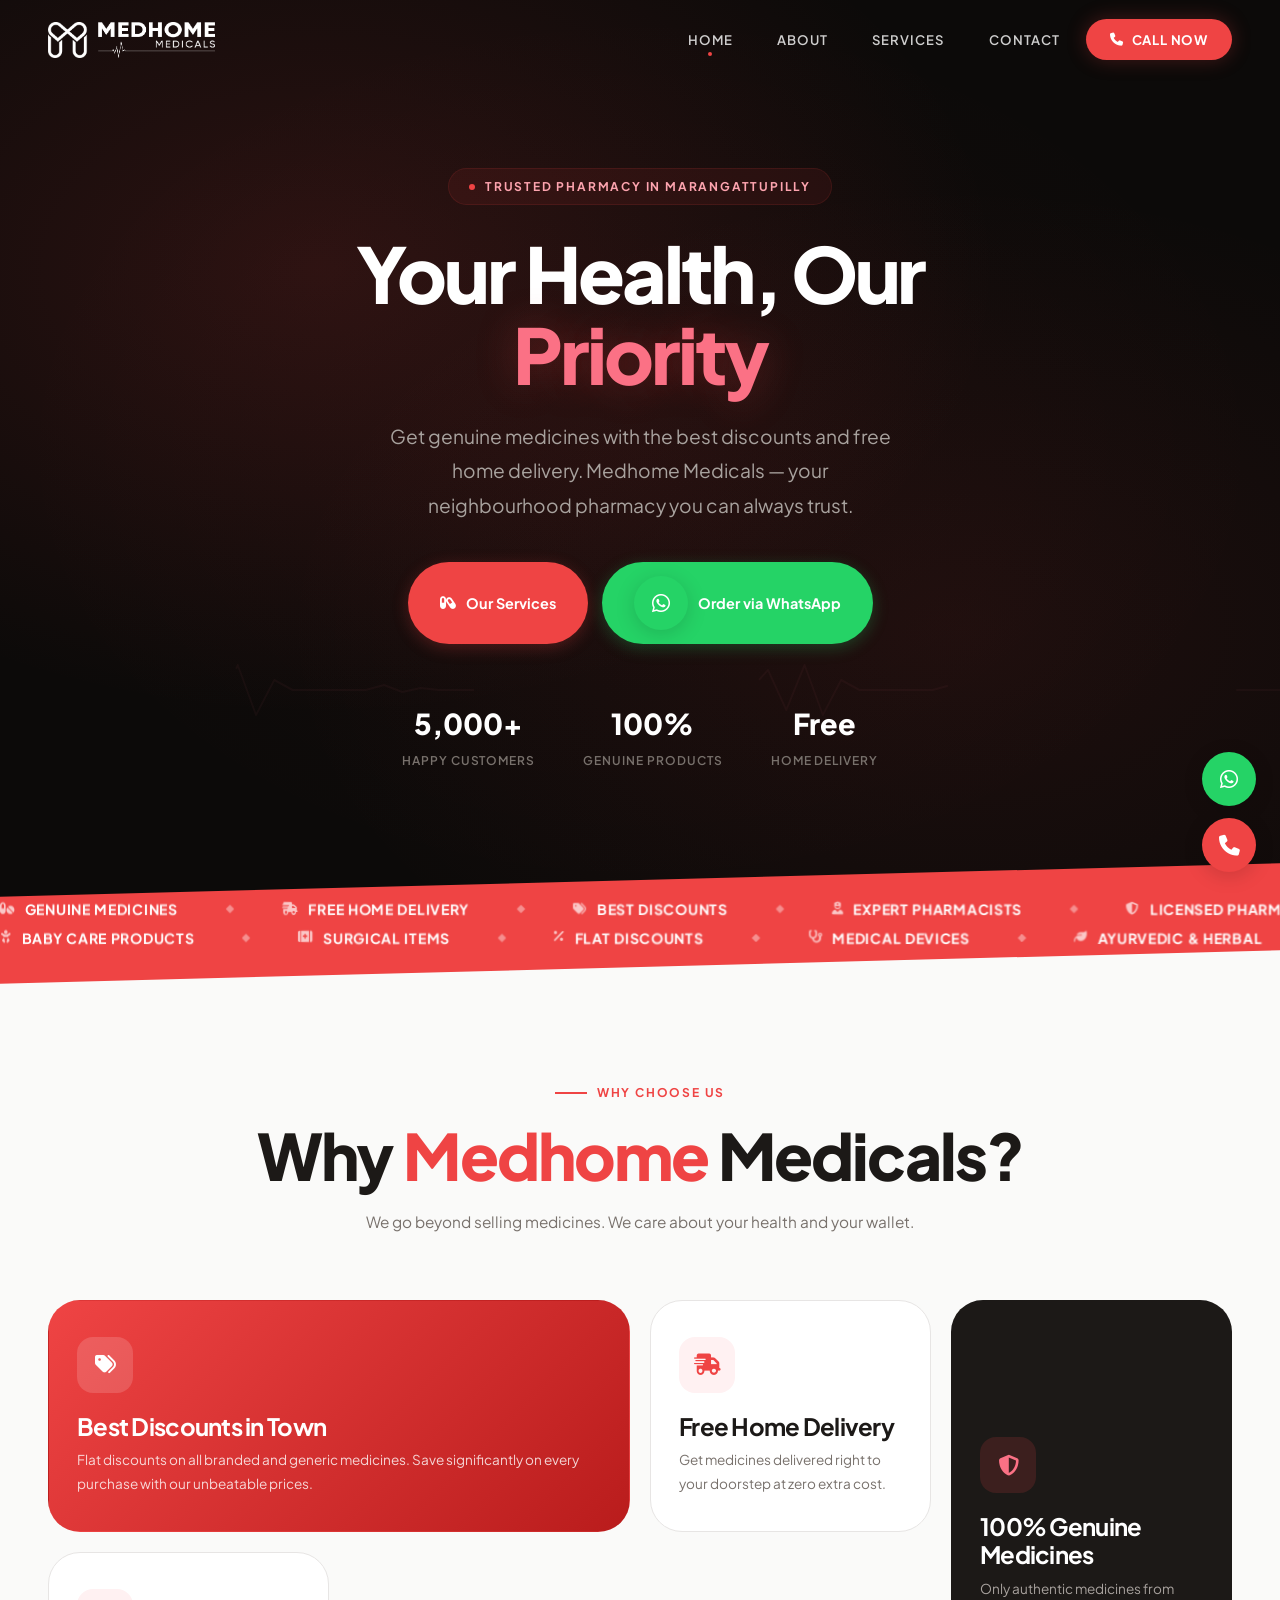
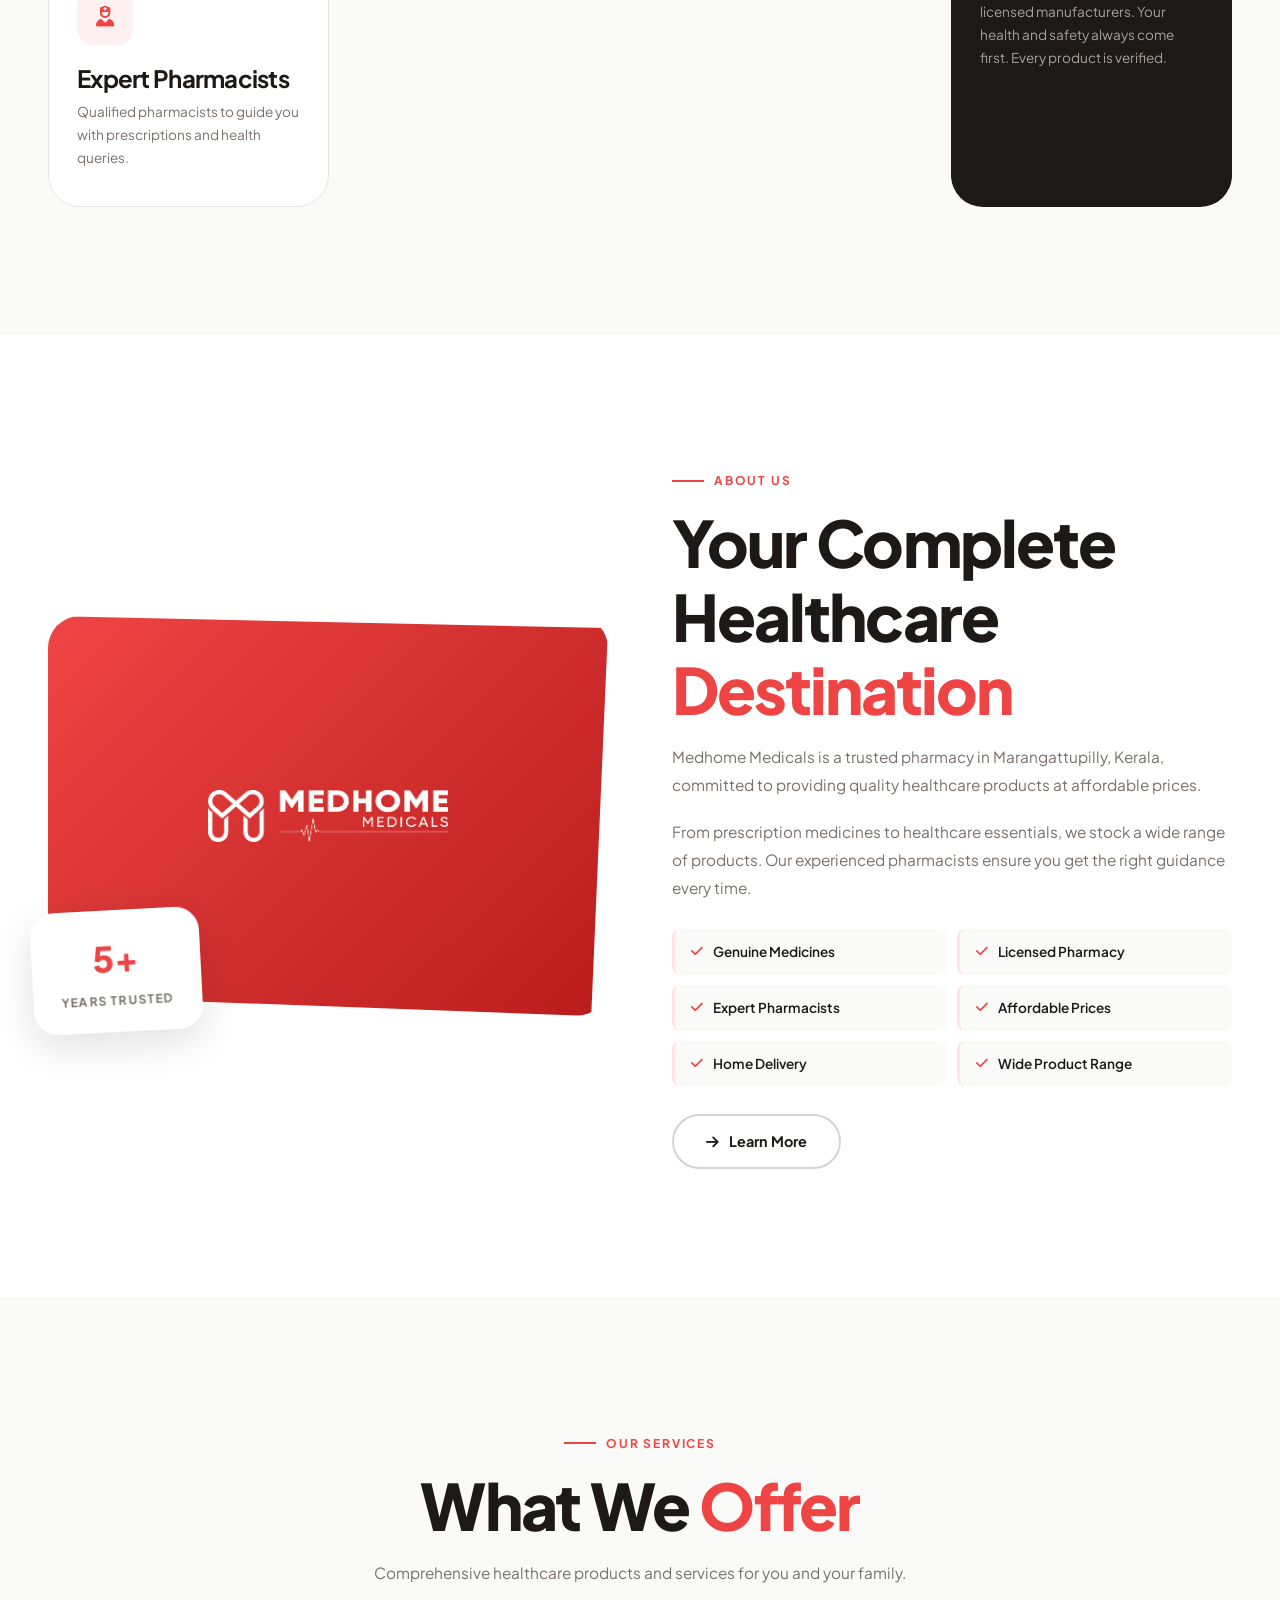
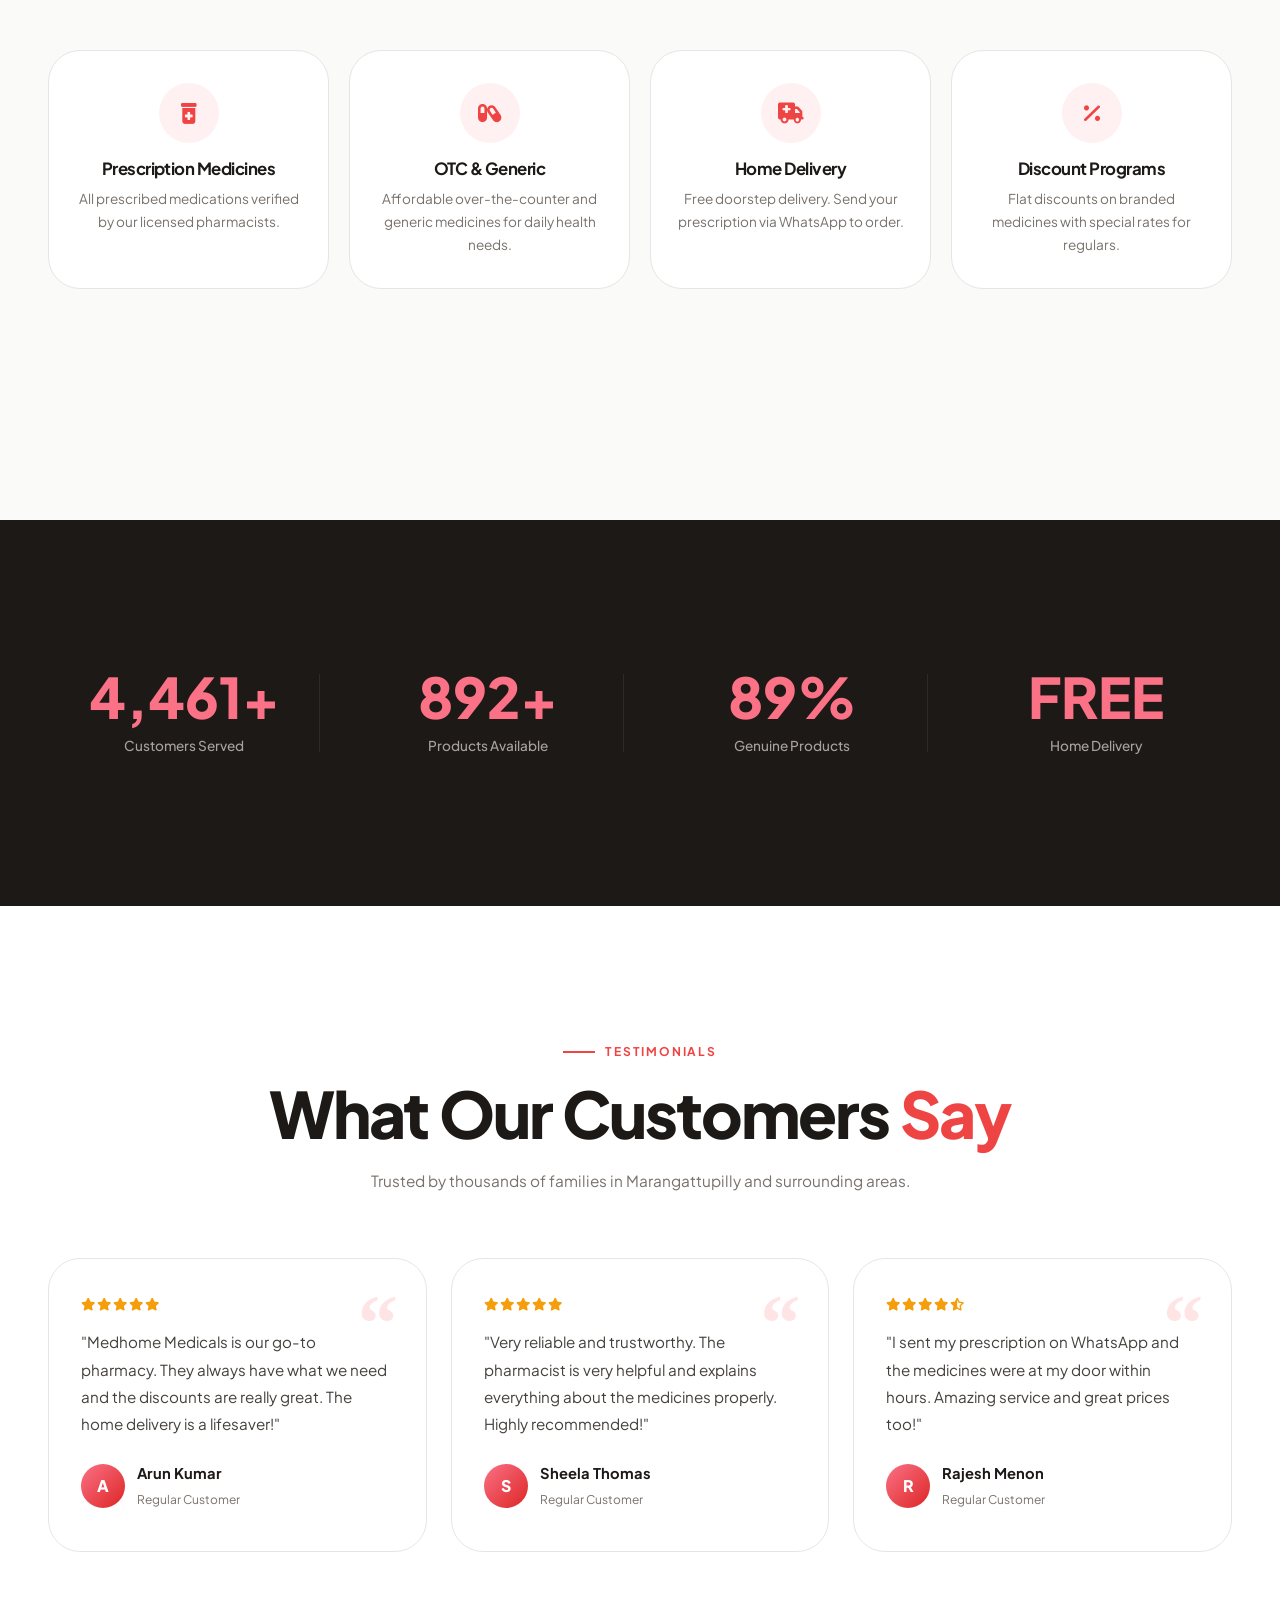
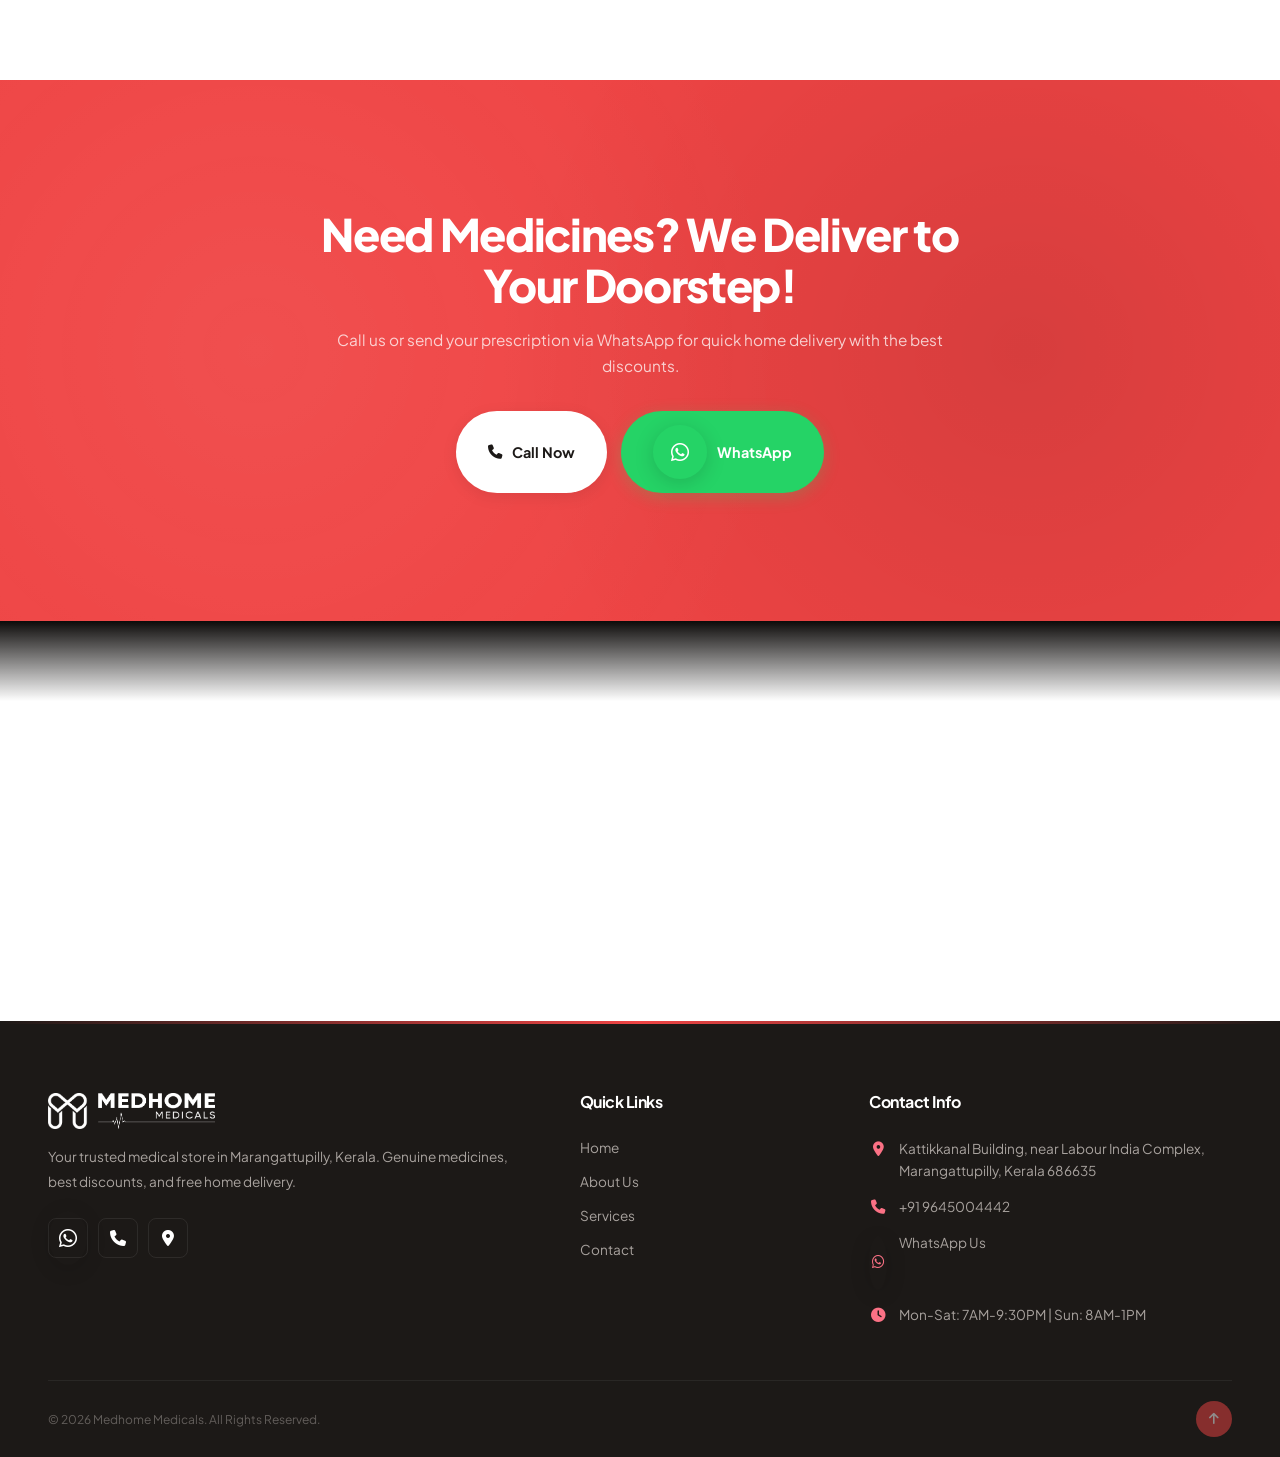
==== commit f465341c: "Update index.html" ====
--- a/index.html
+++ b/index.html
@@ -32,12 +32,12 @@
     <!-- Navigation -->
     <nav class="nav">
         <div class="container">
-            <a href="index.html" class="nav-logo">
+            <a href="/" class="nav-logo">
                 <img src="Horizontal-White.png" alt="Medhome Medicals" class="logo-light">
                 <img src="Horizontal-Purple.png" alt="Medhome Medicals" class="logo-dark">
             </a>
             <div class="nav-links">
-                <a href="index.html" class="nav-link active">Home</a>
+                <a href="/" class="nav-link active">Home</a>
                 <a href="about.html" class="nav-link">About</a>
                 <a href="services.html" class="nav-link">Services</a>
                 <a href="contact.html" class="nav-link">Contact</a>
@@ -49,7 +49,7 @@
 
     <!-- Mobile Menu -->
     <div class="mobile-menu">
-        <a href="index.html">Home</a>
+        <a href="/">Home</a>
         <a href="about.html">About</a>
         <a href="services.html">Services</a>
         <a href="contact.html">Contact</a>
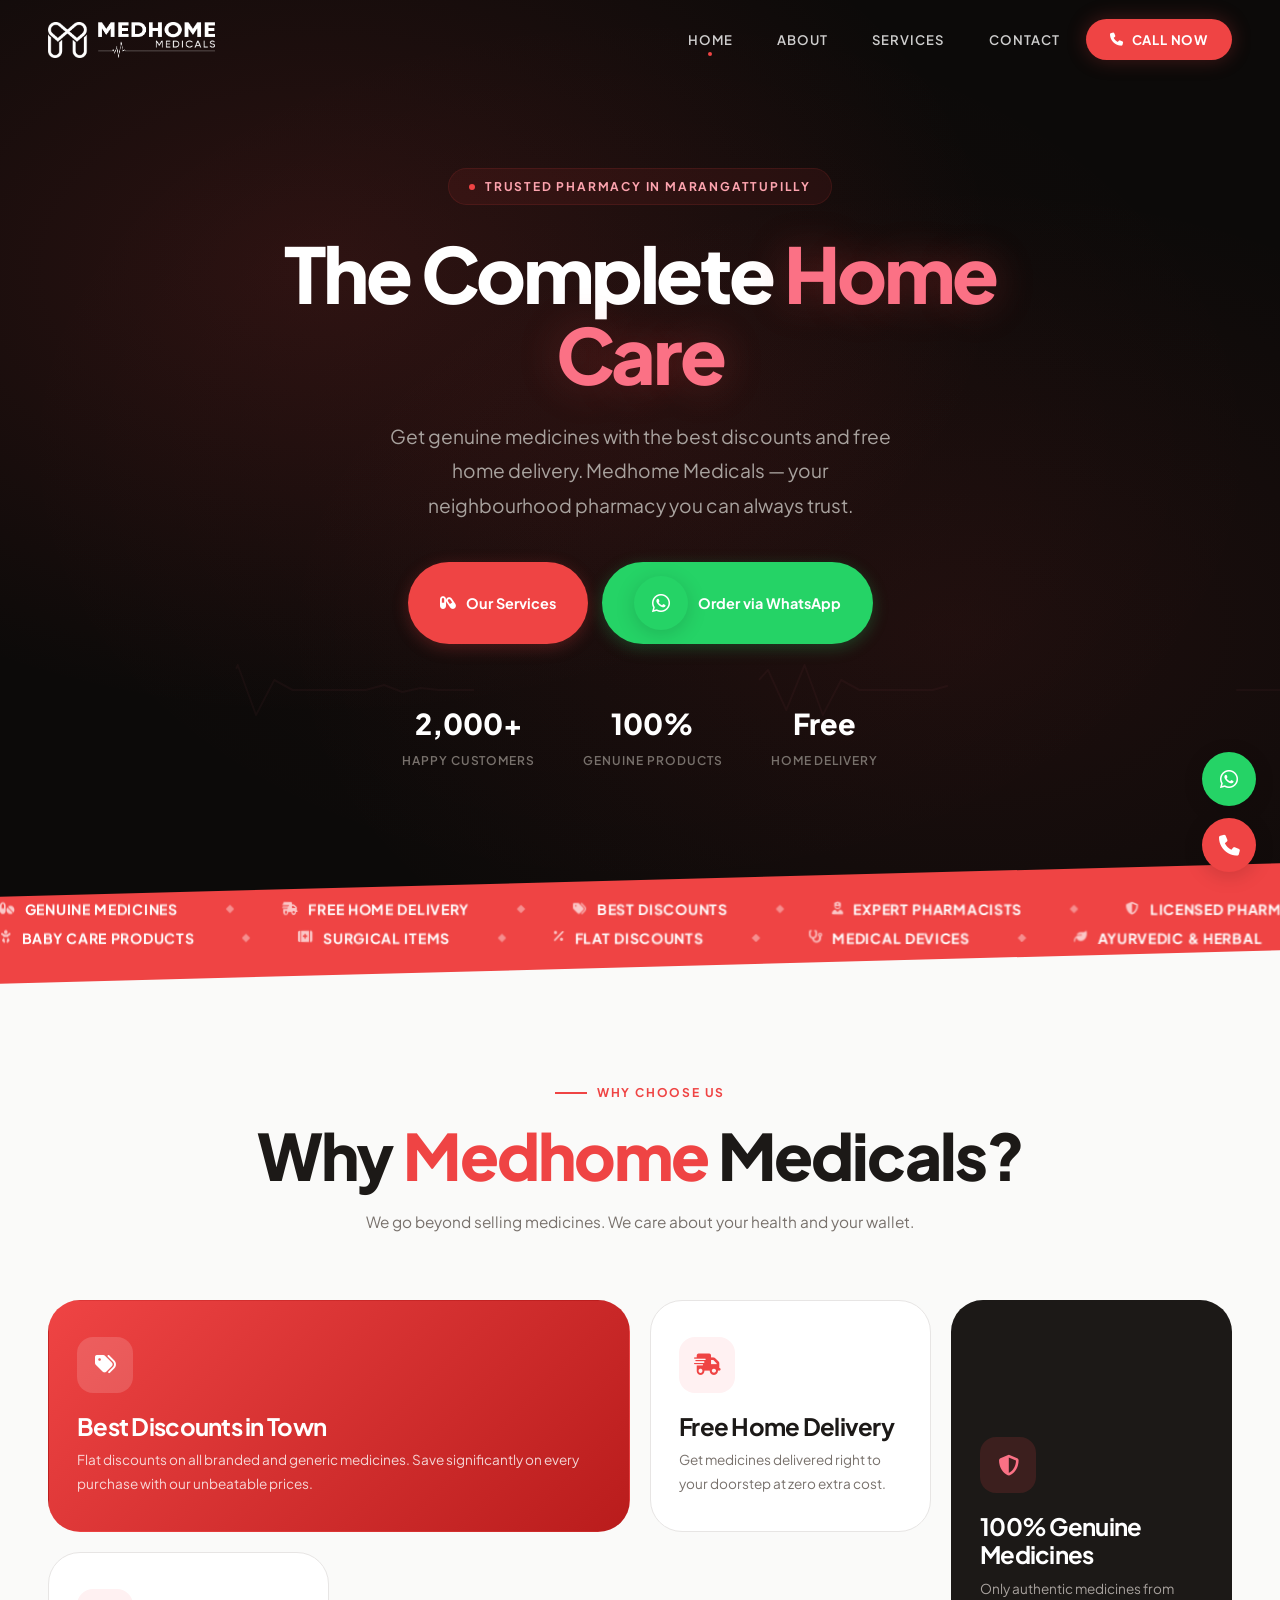
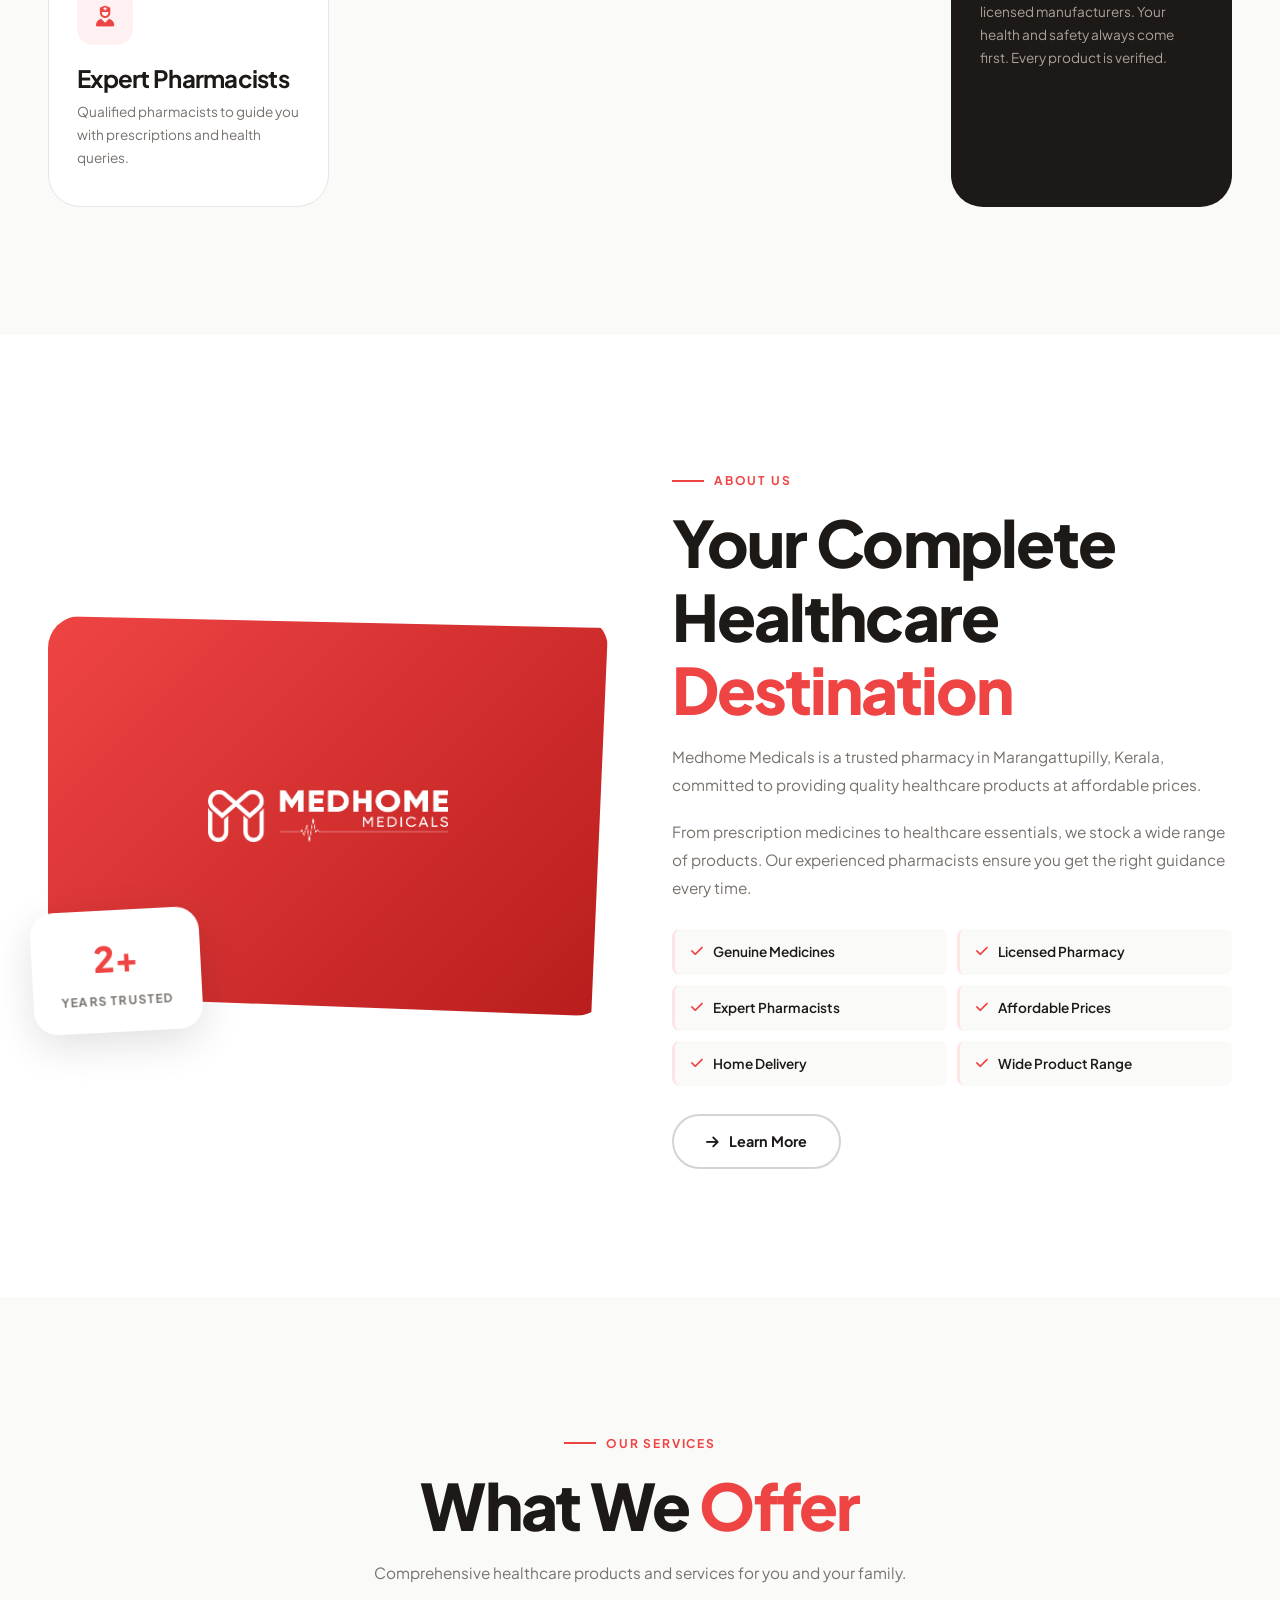
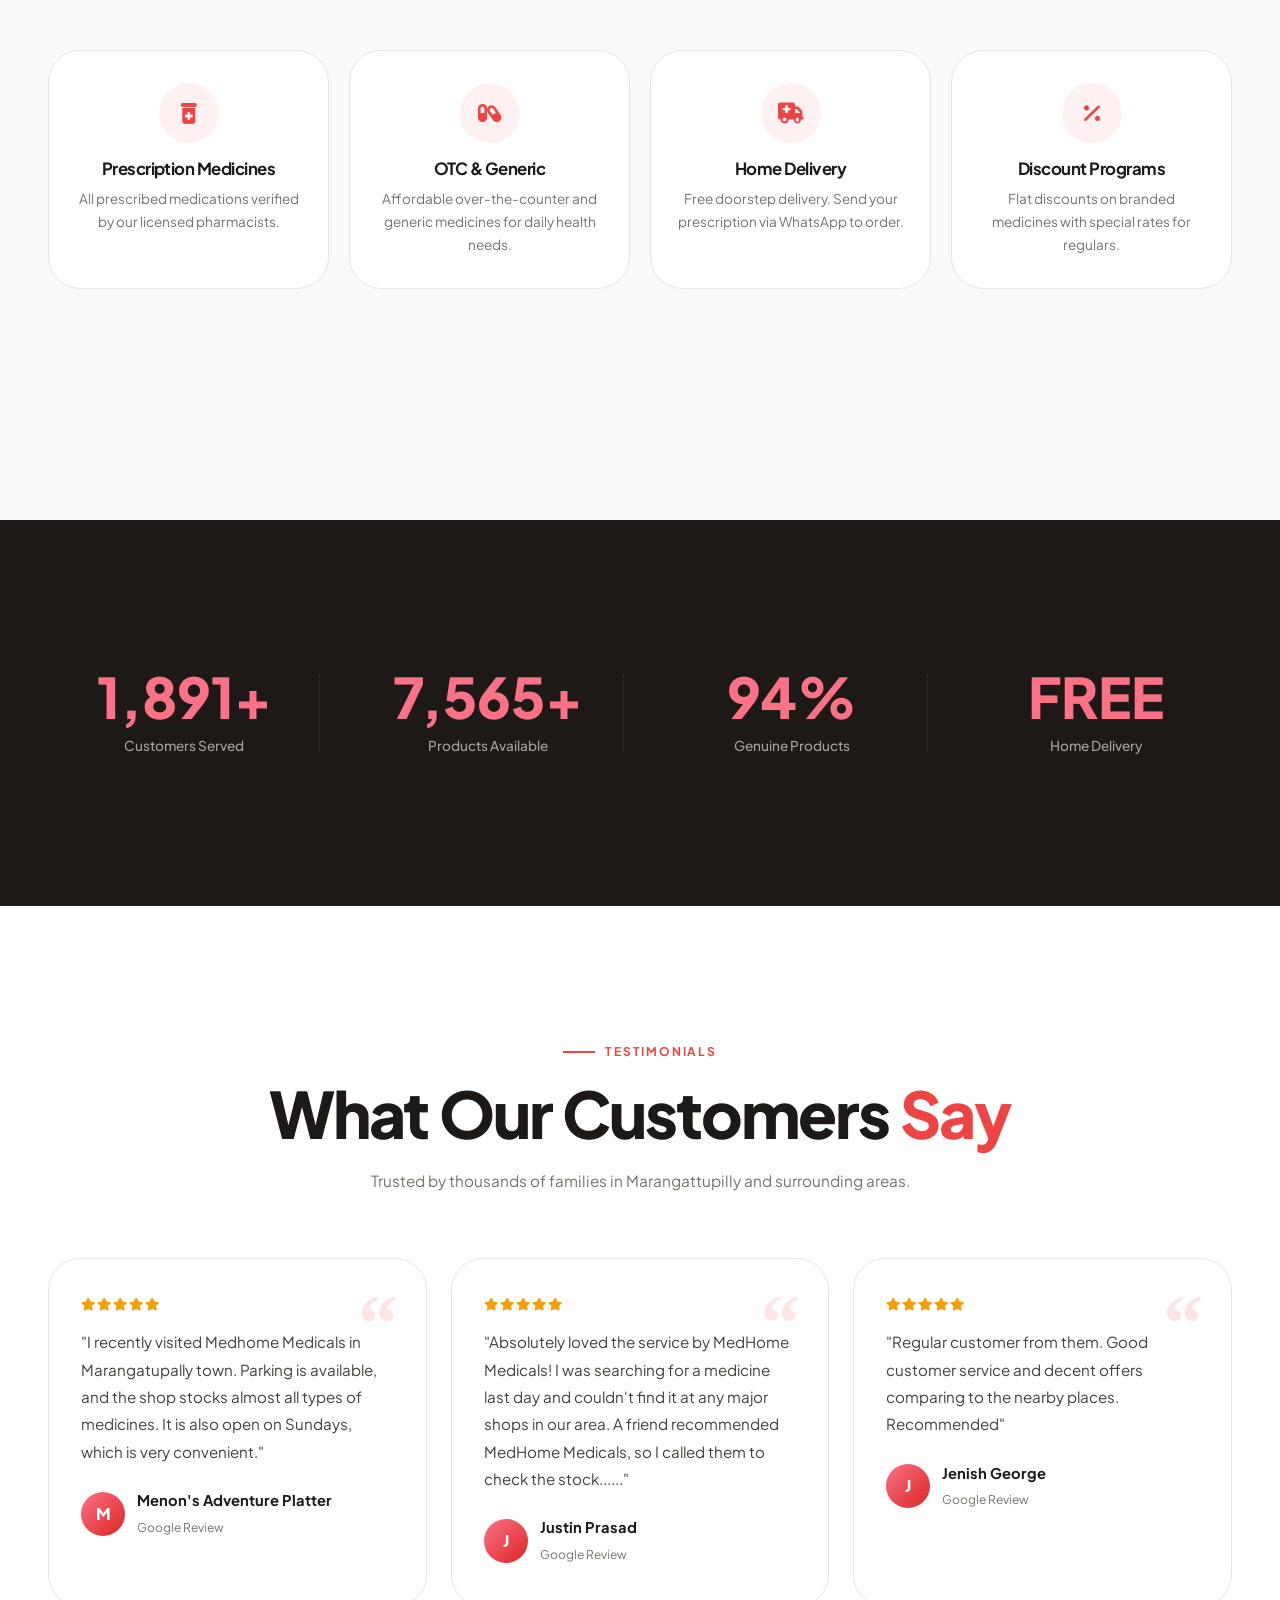
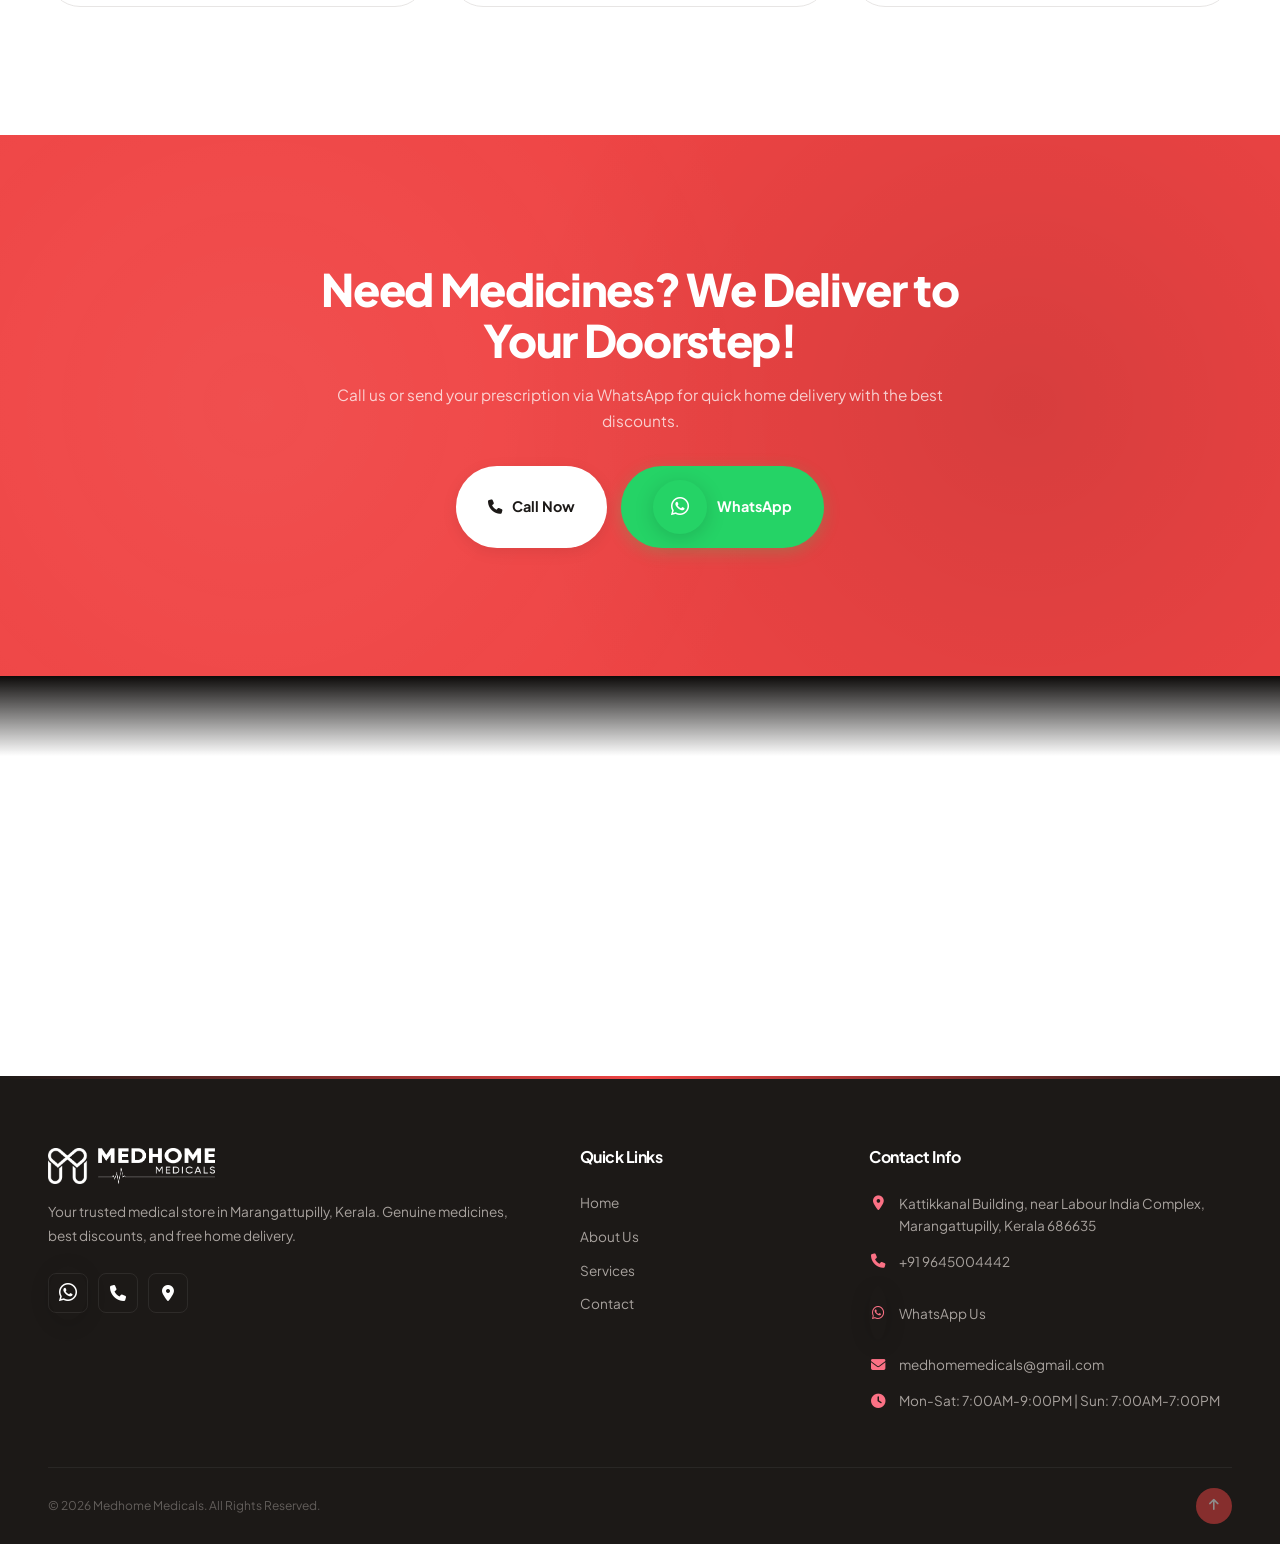
==== commit 93e674b4: "modification" ====
--- a/index.html
+++ b/index.html
@@ -5,7 +5,7 @@
     <meta name="viewport" content="width=device-width, initial-scale=1.0">
     <title>Medhome Medicals | Your Trusted Medical Store in Marangattupilly</title>
     <meta name="description" content="Medhome Medicals - Genuine medicines, best discounts, and free home delivery in Marangattupilly, Kerala. Call 9645004442.">
-    <link rel="icon" href="Horizontal-Purple.png" type="image/png">
+    <link rel="icon" href="favicon.png" type="image/png">
     <link href="https://fonts.googleapis.com/css2?family=Plus+Jakarta+Sans:wght@300;400;500;600;700;800&display=swap" rel="stylesheet">
     <link rel="stylesheet" href="https://cdnjs.cloudflare.com/ajax/libs/font-awesome/6.5.1/css/all.min.css">
     <link rel="stylesheet" href="style.css">
@@ -38,9 +38,9 @@
             </a>
             <div class="nav-links">
                 <a href="/" class="nav-link active">Home</a>
-                <a href="about.html" class="nav-link">About</a>
-                <a href="services.html" class="nav-link">Services</a>
-                <a href="contact.html" class="nav-link">Contact</a>
+                <a href="/about/" class="nav-link">About</a>
+                <a href="/services/" class="nav-link">Services</a>
+                <a href="/contact/" class="nav-link">Contact</a>
                 <a href="tel:+919645004442" class="nav-cta" data-magnetic><i class="fas fa-phone"></i> Call Now</a>
             </div>
             <div class="nav-burger"><span></span><span></span><span></span></div>
@@ -48,11 +48,13 @@
     </nav>
 
     <!-- Mobile Menu -->
+    <div class="mobile-menu-overlay"></div>
     <div class="mobile-menu">
+        <button class="mobile-menu-close"><i class="fas fa-times"></i></button>
         <a href="/">Home</a>
-        <a href="about.html">About</a>
-        <a href="services.html">Services</a>
-        <a href="contact.html">Contact</a>
+        <a href="/about/">About</a>
+        <a href="/services/">Services</a>
+        <a href="/contact/">Contact</a>
         <div class="mobile-menu-btns">
             <a href="tel:+919645004442" class="btn btn-primary"><i class="fas fa-phone"></i> Call Now</a>
             <a href="https://wa.me/919645004442" target="_blank" class="btn btn-whatsapp"><i class="fab fa-whatsapp"></i> WhatsApp</a>
@@ -73,17 +75,17 @@
                     <span class="pulse-dot"></span>
                     Trusted Pharmacy in Marangattupilly
                 </div>
-                <h1 data-text-split>Your Health, Our <span class="text-glow">Priority</span></h1>
+                <h1 data-text-split>The Complete <span class="text-glow">Home Care</span></h1>
                 <p class="hero-sub" data-reveal="up" data-reveal-delay="2">
                     Get genuine medicines with the best discounts and free home delivery. Medhome Medicals — your neighbourhood pharmacy you can always trust.
                 </p>
                 <div class="hero-btns" data-reveal="up" data-reveal-delay="3">
-                    <a href="services.html" class="btn btn-primary" data-magnetic><i class="fas fa-capsules"></i> Our Services</a>
+                    <a href="/services/" class="btn btn-primary" data-magnetic><i class="fas fa-capsules"></i> Our Services</a>
                     <a href="https://wa.me/919645004442?text=Hi%20Medhome%20Medicals%2C%20I%20would%20like%20to%20order%20medicines." target="_blank" class="btn btn-whatsapp" data-magnetic><i class="fab fa-whatsapp"></i> Order via WhatsApp</a>
                 </div>
                 <div class="hero-stats" data-reveal="up" data-reveal-delay="4">
                     <div class="hero-stat">
-                        <strong data-counter data-target="5000" data-suffix="+">0</strong>
+                        <strong data-counter data-target="2000" data-suffix="+">0</strong>
                         <span>Happy Customers</span>
                     </div>
                     <div class="hero-stat">
@@ -203,7 +205,7 @@
                         <img src="Horizontal-White.png" alt="Medhome Medicals">
                     </div>
                     <div class="about-badge">
-                        <strong>5+</strong>
+                        <strong>2+</strong>
                         <span>Years Trusted</span>
                     </div>
                 </div>
@@ -222,7 +224,7 @@
                         <div class="check-item"><i class="fas fa-check"></i> Home Delivery</div>
                         <div class="check-item"><i class="fas fa-check"></i> Wide Product Range</div>
                     </div>
-                    <a href="about.html" class="btn btn-outline-dark" data-magnetic><i class="fas fa-arrow-right"></i> Learn More</a>
+                    <a href="/about/" class="btn btn-outline-dark" data-magnetic><i class="fas fa-arrow-right"></i> Learn More</a>
                 </div>
             </div>
         </div>
@@ -259,7 +261,7 @@
                 </div>
             </div>
             <div style="text-align:center; margin-top:48px;" data-reveal="up" data-reveal-delay="5">
-                <a href="services.html" class="btn btn-outline-dark" data-magnetic><i class="fas fa-arrow-right"></i> View All Services</a>
+                <a href="/services/" class="btn btn-outline-dark" data-magnetic><i class="fas fa-arrow-right"></i> View All Services</a>
             </div>
         </div>
     </section>
@@ -269,11 +271,11 @@
         <div class="container">
             <div class="stats-row">
                 <div class="stat-item" data-reveal="up" data-reveal-delay="1">
-                    <strong data-counter data-target="5000" data-suffix="+">0</strong>
+                    <strong data-counter data-target="2000" data-suffix="+">0</strong>
                     <span>Customers Served</span>
                 </div>
                 <div class="stat-item" data-reveal="up" data-reveal-delay="2">
-                    <strong data-counter data-target="1000" data-suffix="+">0</strong>
+                    <strong data-counter data-target="8000" data-suffix="+">0</strong>
                     <span>Products Available</span>
                 </div>
                 <div class="stat-item" data-reveal="up" data-reveal-delay="3">
@@ -299,26 +301,26 @@
             <div class="testi-grid">
                 <div class="testi-card" data-reveal="up" data-reveal-delay="1">
                     <div class="testi-stars"><i class="fas fa-star"></i><i class="fas fa-star"></i><i class="fas fa-star"></i><i class="fas fa-star"></i><i class="fas fa-star"></i></div>
-                    <blockquote>"Medhome Medicals is our go-to pharmacy. They always have what we need and the discounts are really great. The home delivery is a lifesaver!"</blockquote>
+                    <blockquote>"I recently visited Medhome Medicals in Marangatupally town. Parking is available, and the shop stocks almost all types of medicines. It is also open on Sundays, which is very convenient."</blockquote>
                     <div class="testi-author">
-                        <div class="testi-avatar">A</div>
-                        <div><strong>Arun Kumar</strong><span>Regular Customer</span></div>
+                        <div class="testi-avatar">M</div>
+                        <div><strong>Menon's Adventure Platter</strong><span>Google Review</span></div>
                     </div>
                 </div>
                 <div class="testi-card" data-reveal="up" data-reveal-delay="2">
                     <div class="testi-stars"><i class="fas fa-star"></i><i class="fas fa-star"></i><i class="fas fa-star"></i><i class="fas fa-star"></i><i class="fas fa-star"></i></div>
-                    <blockquote>"Very reliable and trustworthy. The pharmacist is very helpful and explains everything about the medicines properly. Highly recommended!"</blockquote>
+                    <blockquote>"Absolutely loved the service by MedHome Medicals! I was searching for a medicine last day and couldn't find it at any major shops in our area. A friend recommended MedHome Medicals, so I called them to check the stock......"</blockquote>
                     <div class="testi-author">
-                        <div class="testi-avatar">S</div>
-                        <div><strong>Sheela Thomas</strong><span>Regular Customer</span></div>
+                        <div class="testi-avatar">J</div>
+                        <div><strong>Justin Prasad</strong><span>Google Review</span></div>
                     </div>
                 </div>
                 <div class="testi-card" data-reveal="up" data-reveal-delay="3">
-                    <div class="testi-stars"><i class="fas fa-star"></i><i class="fas fa-star"></i><i class="fas fa-star"></i><i class="fas fa-star"></i><i class="fas fa-star-half-stroke"></i></div>
-                    <blockquote>"I sent my prescription on WhatsApp and the medicines were at my door within hours. Amazing service and great prices too!"</blockquote>
+                    <div class="testi-stars"><i class="fas fa-star"></i><i class="fas fa-star"></i><i class="fas fa-star"></i><i class="fas fa-star"></i><i class="fas fa-star"></i></div>
+                    <blockquote>"Regular customer from them. Good customer service and decent offers comparing to the nearby places. Recommended"</blockquote>
                     <div class="testi-author">
-                        <div class="testi-avatar">R</div>
-                        <div><strong>Rajesh Menon</strong><span>Regular Customer</span></div>
+                        <div class="testi-avatar">J</div>
+                        <div><strong>Jenish George</strong><span>Google Review</span></div>
                     </div>
                 </div>
             </div>
@@ -360,10 +362,10 @@
                 <div>
                     <h5>Quick Links</h5>
                     <div class="footer-links">
-                        <a href="index.html">Home</a>
-                        <a href="about.html">About Us</a>
-                        <a href="services.html">Services</a>
-                        <a href="contact.html">Contact</a>
+                        <a href="/">Home</a>
+                        <a href="/about/">About Us</a>
+                        <a href="/services/">Services</a>
+                        <a href="/contact/">Contact</a>
                     </div>
                 </div>
                 <div>
@@ -372,7 +374,8 @@
                         <li><i class="fas fa-map-marker-alt"></i> Kattikkanal Building, near Labour India Complex, Marangattupilly, Kerala 686635</li>
                         <li><i class="fas fa-phone"></i> <a href="tel:+919645004442">+91 9645004442</a></li>
                         <li><i class="fab fa-whatsapp"></i> <a href="https://wa.me/919645004442" target="_blank">WhatsApp Us</a></li>
-                        <li><i class="fas fa-clock"></i> Mon-Sat: 7AM-9:30PM | Sun: 8AM-1PM</li>
+                        <li><i class="fas fa-envelope"></i> <a href="mailto:medhomemedicals@gmail.com">medhomemedicals@gmail.com</a></li>
+                        <li><i class="fas fa-clock"></i> Mon-Sat: 7:00AM-9:00PM | Sun: 7:00AM-7:00PM</li>
                     </ul>
                 </div>
             </div>
--- a/style.css
+++ b/style.css
@@ -106,7 +106,7 @@
    ============================================================ */
 .loader {
     position: fixed; inset: 0;
-    background: var(--dark-950);
+    background: #f5f5f5;
     z-index: 10000;
     display: flex; align-items: center; justify-content: center; flex-direction: column;
     transition: opacity 0.6s var(--ease), visibility 0.6s;
@@ -241,44 +241,69 @@
     transform-origin: center;
 }
 .nav.scrolled .nav-burger span { background: var(--dark-900); }
-.nav-burger.open span { background: var(--white) !important; }
+.nav-burger.open span { background: var(--dark-900) !important; }
 .nav-burger.open span:nth-child(1) { transform: translateY(9px) rotate(45deg); }
 .nav-burger.open span:nth-child(2) { opacity: 0; transform: scaleX(0); }
 .nav-burger.open span:nth-child(3) { transform: translateY(-9px) rotate(-45deg); }
 
-/* Full-screen mobile nav */
+/* Sliding sidebar mobile nav */
+.mobile-menu-overlay {
+    position: fixed; inset: 0;
+    background: rgba(0, 0, 0, 0.5);
+    z-index: 1040;
+    opacity: 0; visibility: hidden;
+    transition: opacity 0.35s var(--ease), visibility 0.35s;
+    backdrop-filter: blur(4px);
+    -webkit-backdrop-filter: blur(4px);
+}
+.mobile-menu-overlay.open { opacity: 1; visibility: visible; }
 .mobile-menu {
-    position: fixed; inset: 0;
-    background: var(--dark-950);
+    position: fixed; top: 0; bottom: 0; right: 0;
+    width: 300px; max-width: 85vw;
+    background: #f5f5f5;
     z-index: 1050;
     display: flex; flex-direction: column;
-    align-items: center; justify-content: center;
-    gap: 0;
-    opacity: 0; visibility: hidden;
-    transition: opacity 0.4s var(--ease), visibility 0.4s;
-}
-.mobile-menu.open { opacity: 1; visibility: visible; }
+    padding: 80px 28px 32px;
+    transform: translateX(100%);
+    transition: transform 0.4s var(--ease);
+    overflow-y: auto;
+}
+.mobile-menu.open { transform: translateX(0); }
+.mobile-menu-close {
+    position: absolute; top: 20px; right: 20px;
+    width: 40px; height: 40px;
+    background: rgba(0, 0, 0, 0.05);
+    border: 1px solid rgba(0, 0, 0, 0.08);
+    border-radius: 10px;
+    display: flex; align-items: center; justify-content: center;
+    color: var(--dark-900); font-size: 1.1rem;
+    cursor: pointer; transition: all 0.25s var(--ease);
+}
+.mobile-menu-close:hover {
+    background: var(--red-500); border-color: var(--red-500); color: var(--white);
+}
 .mobile-menu a {
-    font-size: clamp(1.5rem, 4vw, 2.2rem);
-    font-weight: 700;
-    color: var(--white);
-    padding: 16px 0;
+    font-size: 1.1rem;
+    font-weight: 600;
+    color: var(--dark-900);
+    padding: 14px 0;
+    border-bottom: 1px solid rgba(0, 0, 0, 0.06);
     opacity: 0;
-    transform: translateY(24px);
-    transition: opacity 0.4s var(--ease), transform 0.4s var(--ease), color 0.2s;
+    transform: translateX(20px);
+    transition: opacity 0.3s var(--ease), transform 0.3s var(--ease), color 0.2s;
 }
 .mobile-menu.open a {
-    opacity: 1; transform: translateY(0);
-}
-.mobile-menu.open a:nth-child(1) { transition-delay: 0.1s; }
-.mobile-menu.open a:nth-child(2) { transition-delay: 0.15s; }
-.mobile-menu.open a:nth-child(3) { transition-delay: 0.2s; }
-.mobile-menu.open a:nth-child(4) { transition-delay: 0.25s; }
-.mobile-menu a:hover { color: var(--red-400); }
+    opacity: 1; transform: translateX(0);
+}
+.mobile-menu.open a:nth-child(2) { transition-delay: 0.05s; }
+.mobile-menu.open a:nth-child(3) { transition-delay: 0.1s; }
+.mobile-menu.open a:nth-child(4) { transition-delay: 0.15s; }
+.mobile-menu.open a:nth-child(5) { transition-delay: 0.2s; }
+.mobile-menu a:hover { color: var(--red-500); }
 .mobile-menu-btns {
-    display: flex; gap: 12px; margin-top: 40px;
-    opacity: 0; transform: translateY(20px);
-    transition: opacity 0.4s var(--ease) 0.35s, transform 0.4s var(--ease) 0.35s;
+    display: flex; flex-direction: column; gap: 10px; margin-top: auto; padding-top: 28px;
+    opacity: 0; transform: translateY(16px);
+    transition: opacity 0.3s var(--ease) 0.25s, transform 0.3s var(--ease) 0.25s;
 }
 .mobile-menu.open .mobile-menu-btns { opacity: 1; transform: translateY(0); }
 
@@ -888,6 +913,7 @@
 }
 .testi-author strong { font-size: 0.92rem; display: block; }
 .testi-author span { font-size: var(--text-xs); color: var(--dark-500); }
+.testi-carousel-dots { display: none; }
 
 /* ============================================================
    CTA BLOCK
@@ -1379,14 +1405,21 @@
 .footer-links a:hover { color: var(--red-400); padding-left: 6px; }
 .footer-contact li {
     display: flex; gap: 12px; font-size: var(--text-small);
-    padding: 7px 0; align-items: flex-start;
+    padding: 7px 0; align-items: center;
+}
+.footer-contact li:first-child {
+    align-items: flex-start;
 }
 .footer-contact li i {
-    color: var(--red-400); margin-top: 4px; width: 18px; min-width: 18px;
+    color: var(--red-400); width: 18px; min-width: 18px;
     font-size: 0.9rem; text-align: center;
     display: inline-flex; align-items: center; justify-content: center;
-}
-.footer-contact a { color: var(--dark-400); display: inline; }
+    flex-shrink: 0;
+}
+.footer-contact li:first-child i {
+    margin-top: 3px;
+}
+.footer-contact a { color: var(--dark-400); }
 .footer-contact a:hover { color: var(--red-400); }
 
 .footer-bottom {
@@ -1519,7 +1552,7 @@
 
 @media (max-width: 768px) {
     .nav-links { display: none; }
-    .nav-burger { display: flex; }
+    .nav-burger { display: flex; margin-right: 15px; }
     .hero h1 { font-size: clamp(2.5rem, 8vw, 3.5rem); }
     .hero { padding: 140px 0 60px; }
     .page-hero { padding: 120px 0 60px; min-height: 40vh; }
@@ -1527,15 +1560,35 @@
     .bento-grid { grid-template-columns: 1fr; }
     .bento-card.featured, .bento-card.dark { grid-column: span 1; }
     .testi-grid {
-        grid-template-columns: 1fr;
-        overflow-x: auto;
-        scroll-snap-type: x mandatory;
-        display: flex; gap: 16px;
-        padding-bottom: 16px;
+        display: block;
     }
-    .testi-card {
-        min-width: 85vw;
-        scroll-snap-align: start;
+    .testi-grid .testi-card {
+        display: none;
+    }
+    .testi-grid .testi-card.carousel-active {
+        display: block;
+        animation: carouselFadeIn 0.45s ease both;
+    }
+    @keyframes carouselFadeIn {
+        from { opacity: 0; transform: translateY(12px); }
+        to { opacity: 1; transform: translateY(0); }
+    }
+    .testi-carousel-dots {
+        display: flex;
+        justify-content: center;
+        gap: 8px;
+        margin-top: 20px;
+    }
+    .testi-carousel-dots span {
+        width: 10px; height: 10px;
+        border-radius: 50%;
+        background: var(--dark-200);
+        cursor: pointer;
+        transition: all 0.3s ease;
+    }
+    .testi-carousel-dots span.active {
+        background: var(--red-500);
+        transform: scale(1.2);
     }
     .mvv-row { grid-template-columns: 1fr; }
     .steps-row { grid-template-columns: 1fr; }
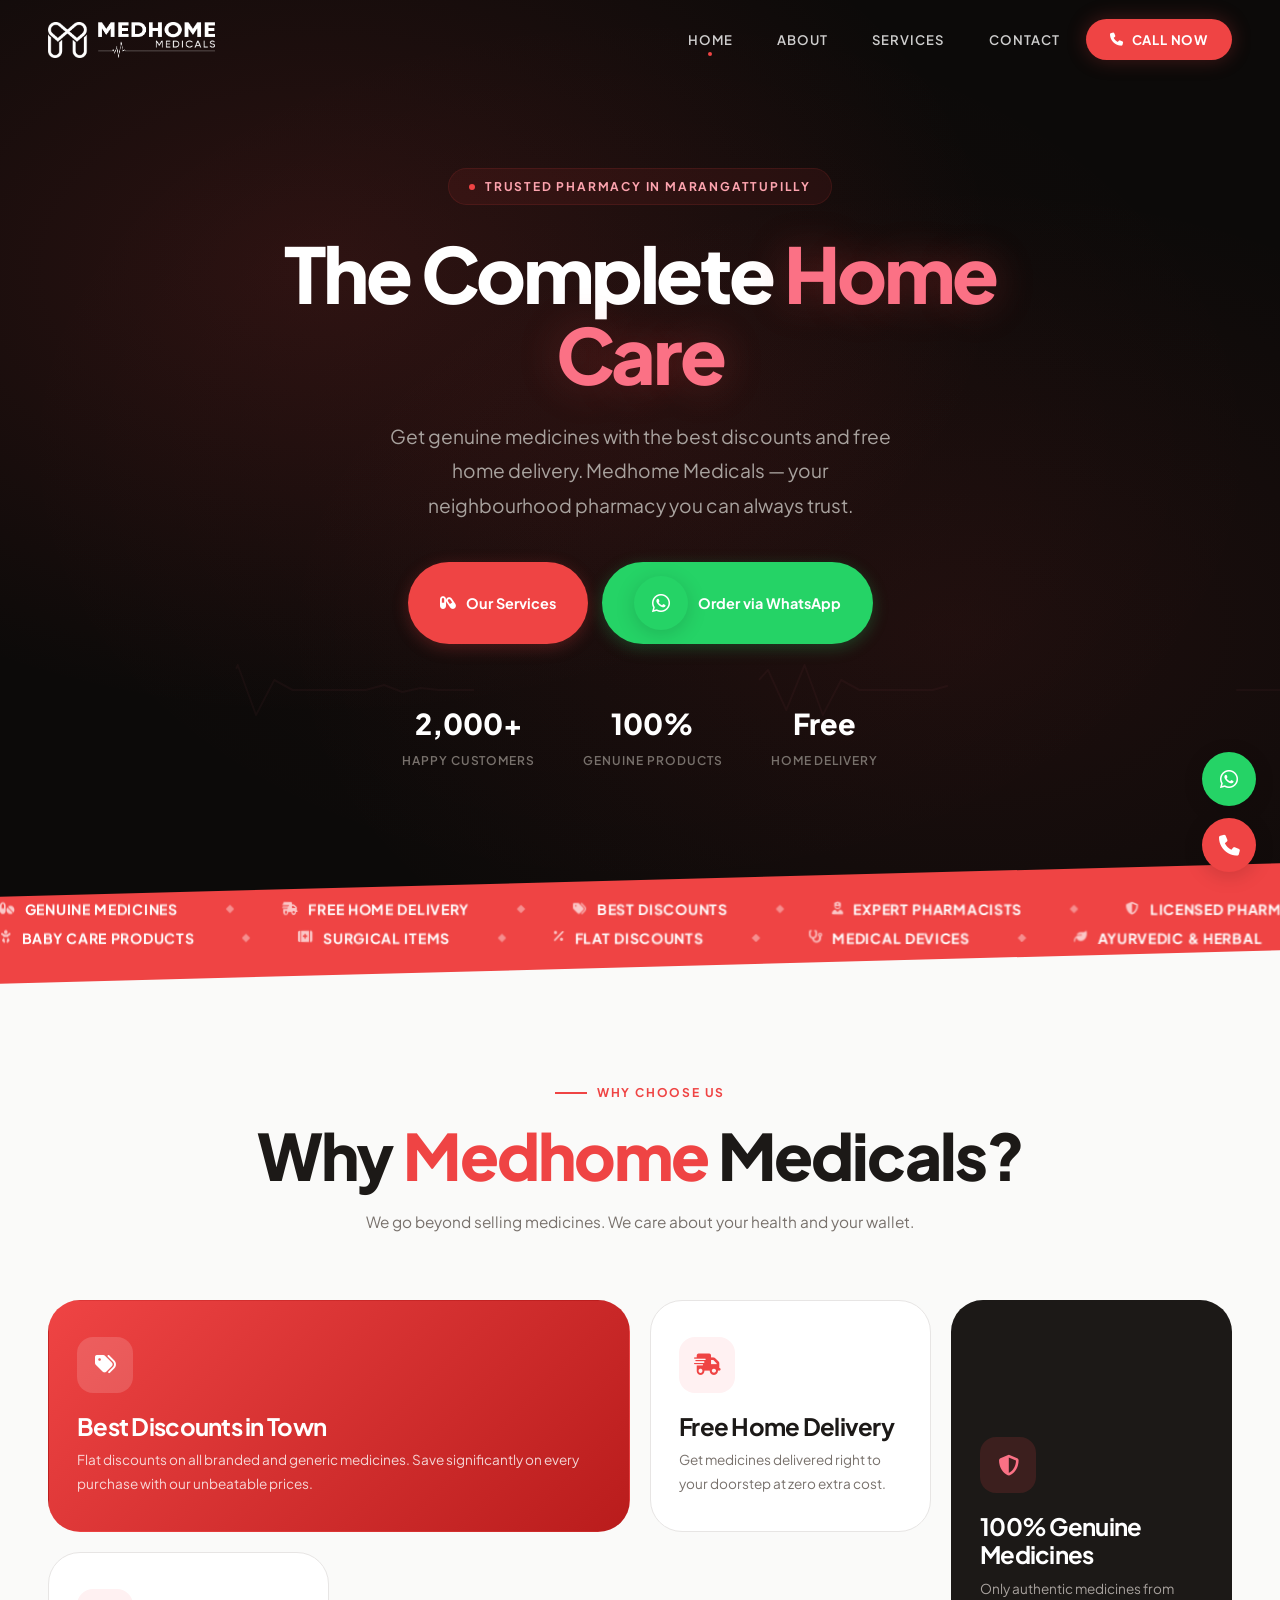
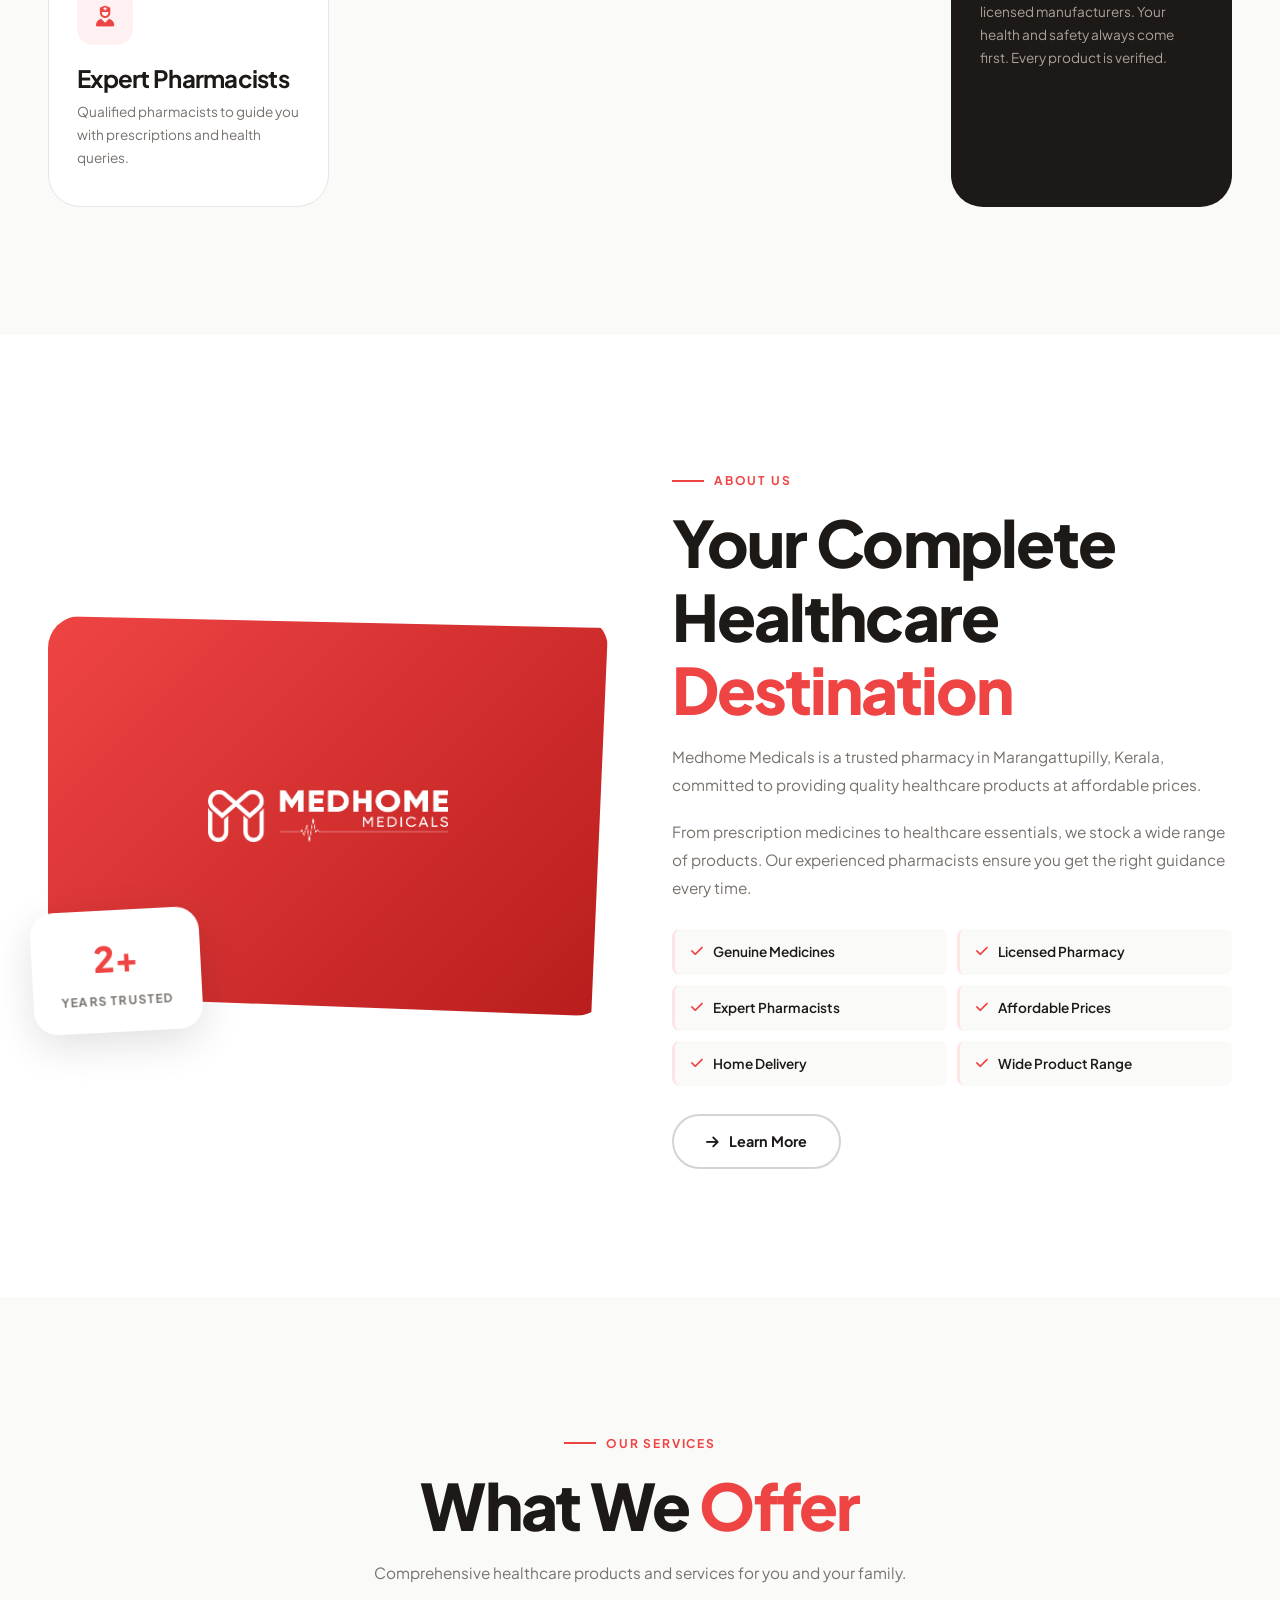
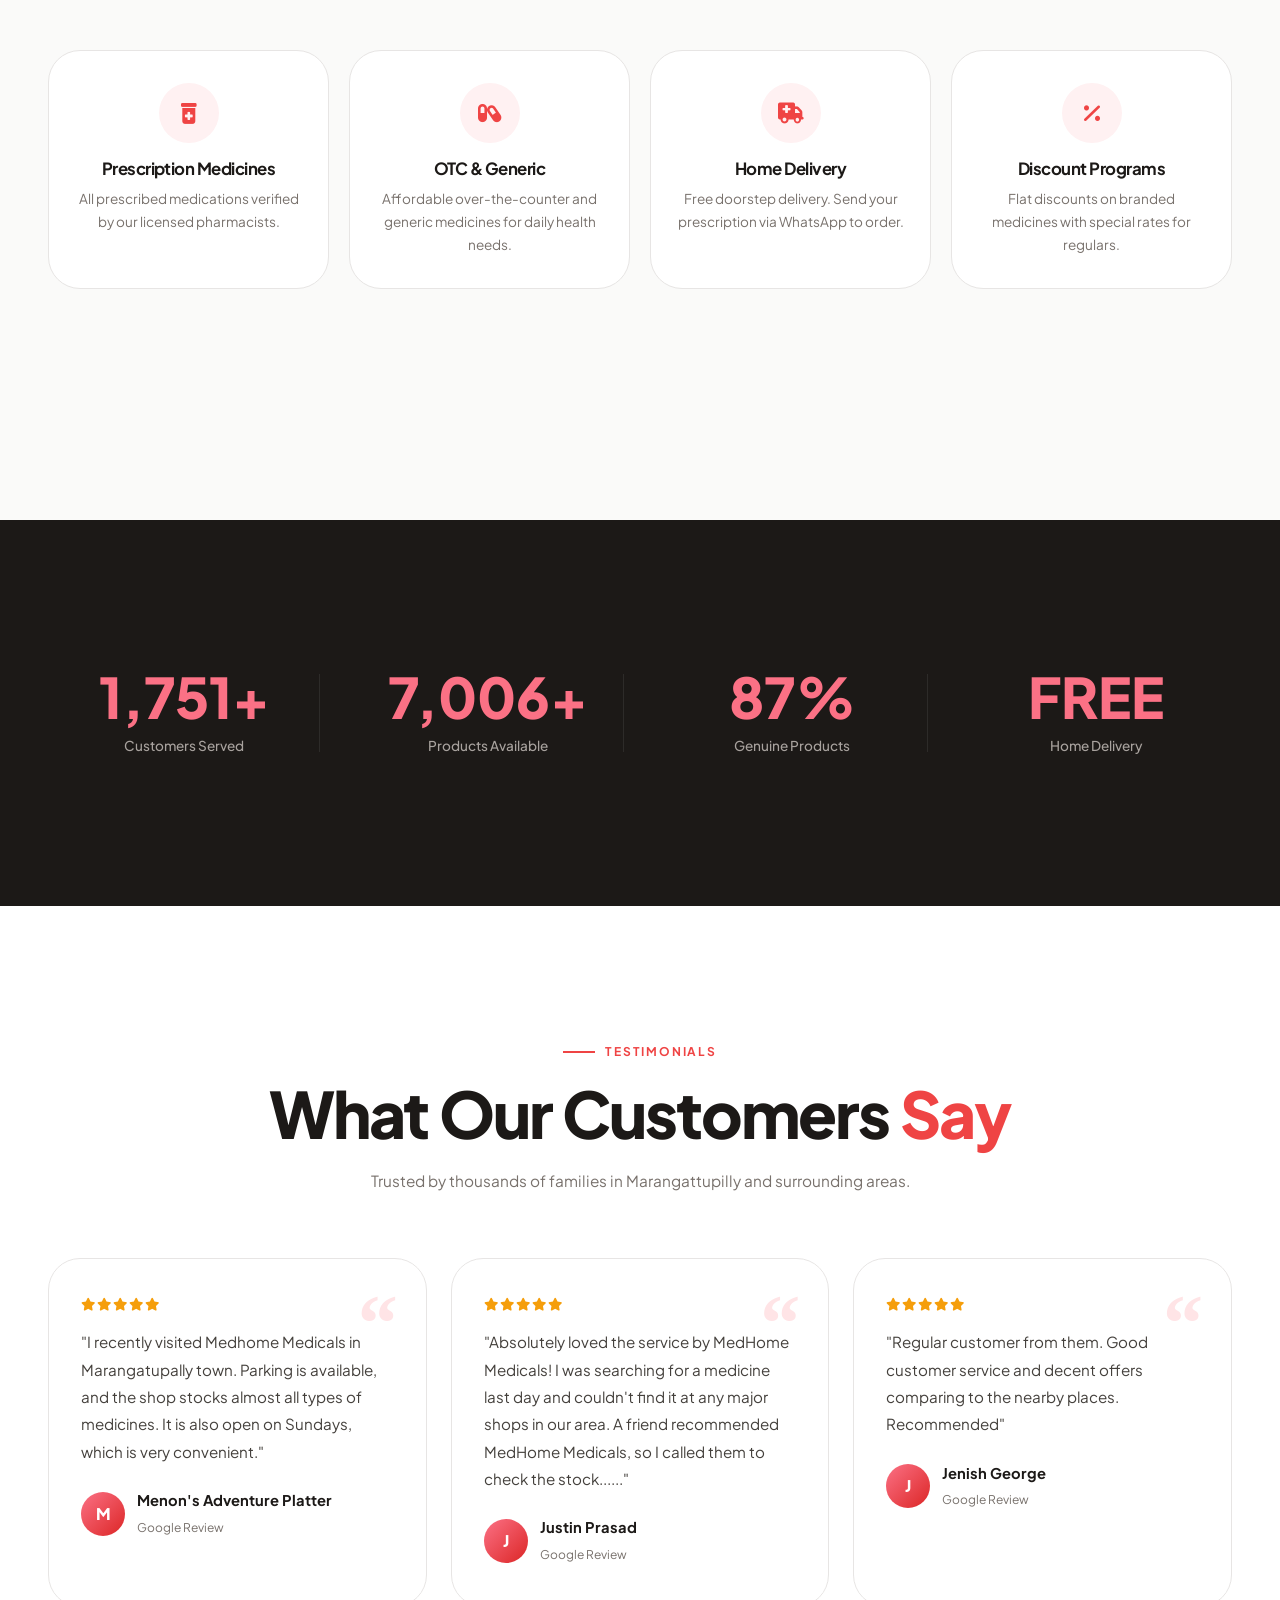
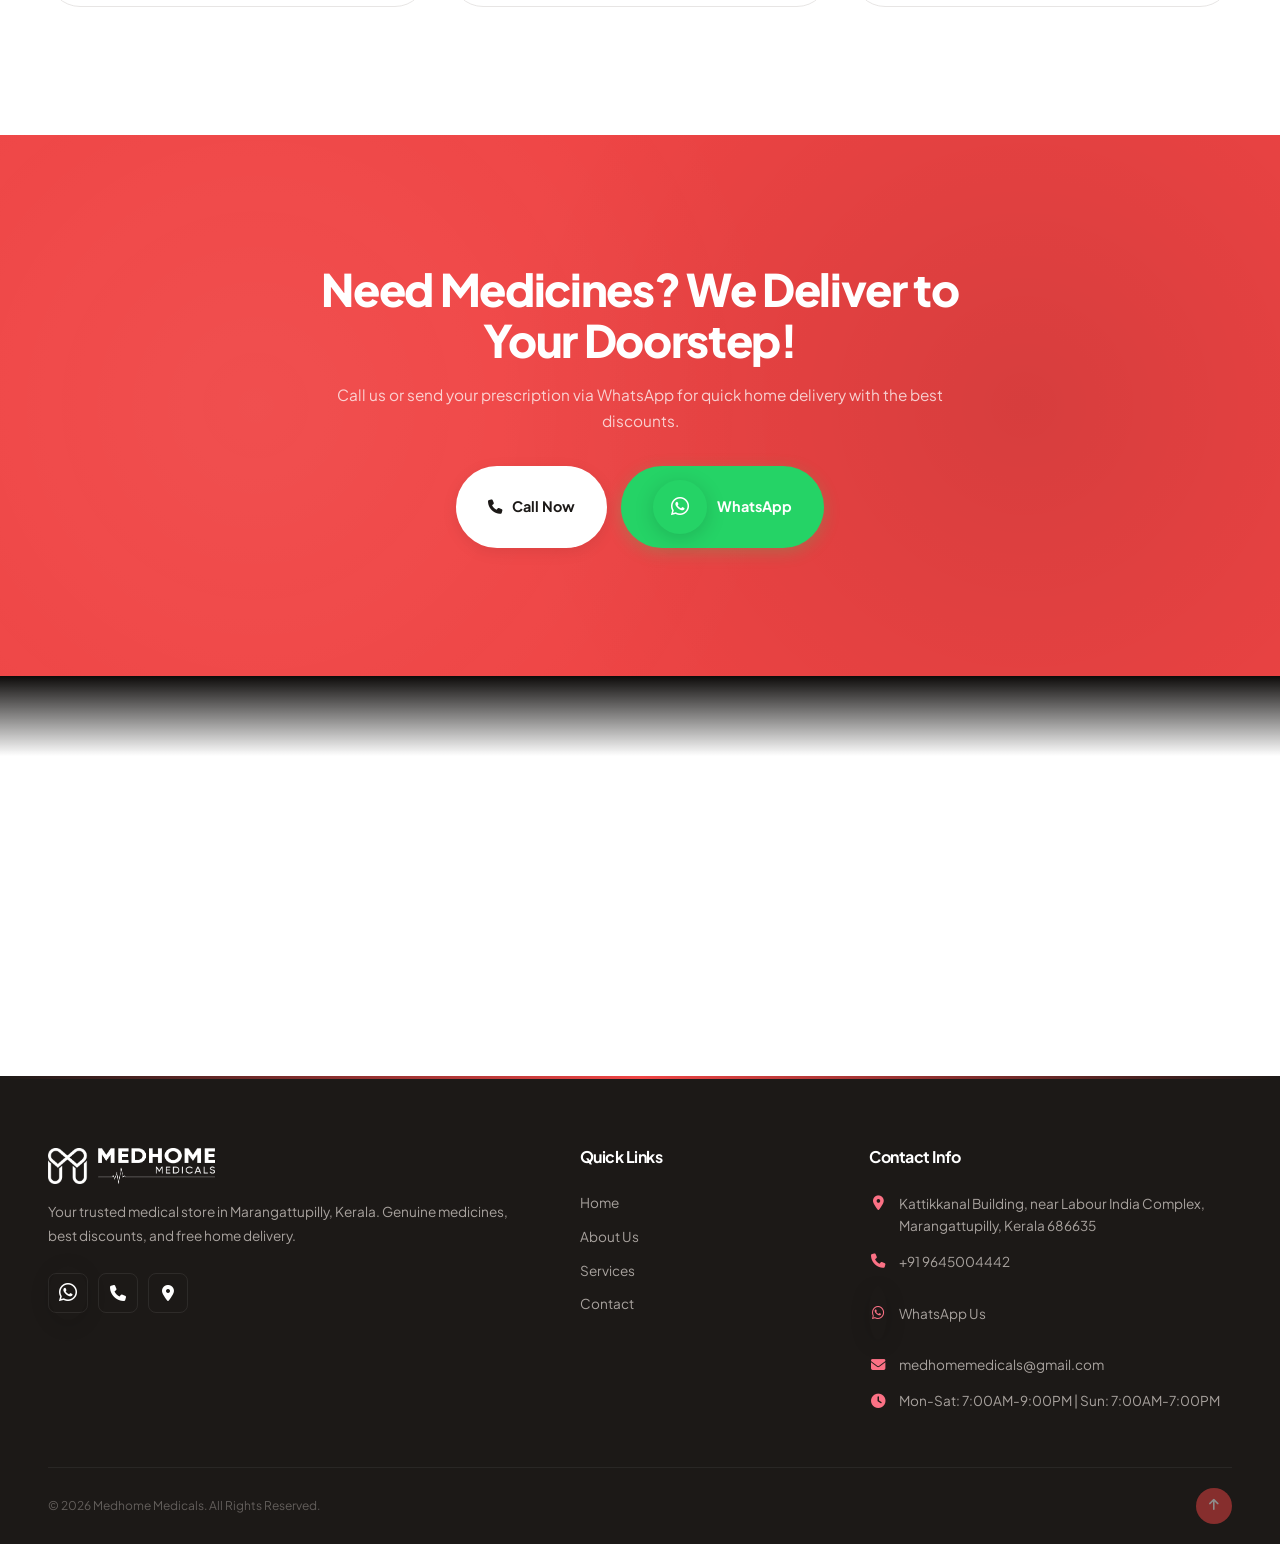
==== commit 04be55aa: "changes" ====
--- a/index.html
+++ b/index.html
@@ -343,7 +343,7 @@
 
     <!-- ===== MAP ===== -->
     <div class="map-section">
-        <iframe src="https://www.google.com/maps/embed?pb=!1m18!1m12!1m3!1d3935.5!2d76.61275701933921!3d9.74226419507029!2m3!1f0!2f0!3f0!3m2!1i1024!2i768!4f13.1!3m3!1m2!1s0x0%3A0x0!2zOcKwNDQnMzIuMiJOIDc2wrAzNic0NS45IkU!5e0!3m2!1sen!2sin!4v1700000000000" allowfullscreen="" loading="lazy" referrerpolicy="no-referrer-when-downgrade"></iframe>
+        <iframe src="https://www.google.com/maps/embed?pb=!1m18!1m12!1m3!1d245.76773610223898!2d76.61262422633587!3d9.742012394151418!2m3!1f0!2f0!3f0!3m2!1i1024!2i768!4f13.1!3m3!1m2!1s0x3b07d1fdd52f7389%3A0x97a6c097204838f0!2sMedhome%20Medicals!5e0!3m2!1sen!2sin!4v1774610261611!5m2!1sen!2sin" width="600" height="450" style="border:0;" allowfullscreen="" loading="lazy" referrerpolicy="no-referrer-when-downgrade"></iframe>
     </div>
 
     <!-- ===== FOOTER ===== -->
@@ -356,7 +356,7 @@
                     <div class="footer-socials">
                         <a href="https://wa.me/919645004442" target="_blank" aria-label="WhatsApp"><i class="fab fa-whatsapp"></i></a>
                         <a href="tel:+919645004442" aria-label="Call"><i class="fas fa-phone"></i></a>
-                        <a href="https://www.google.com/maps?q=9.74226419507029,76.61275701933921" target="_blank" aria-label="Location"><i class="fas fa-map-marker-alt"></i></a>
+                        <a href="https://www.google.com/maps/search/?api=1&query=Medhome+Medicals+9.742021,76.6124137" target="_blank" aria-label="Location"><i class="fas fa-map-marker-alt"></i></a>
                     </div>
                 </div>
                 <div>
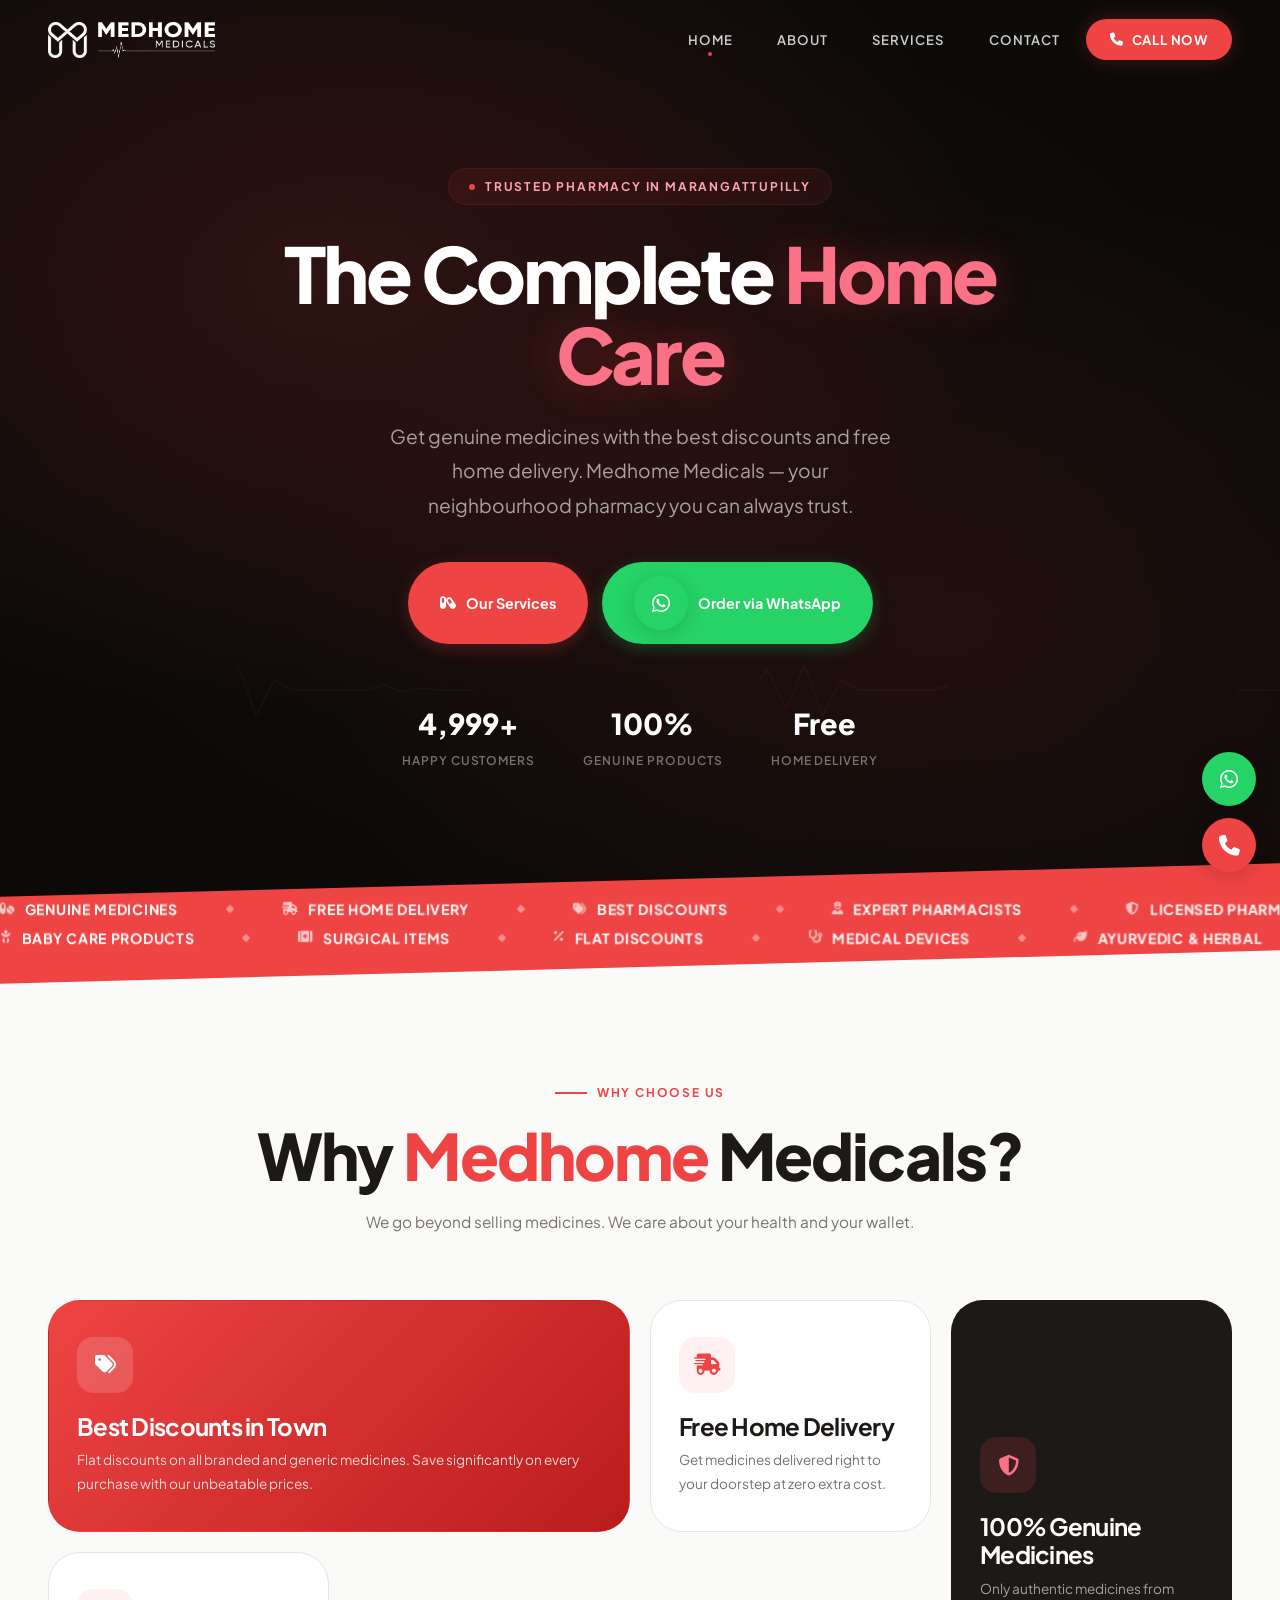
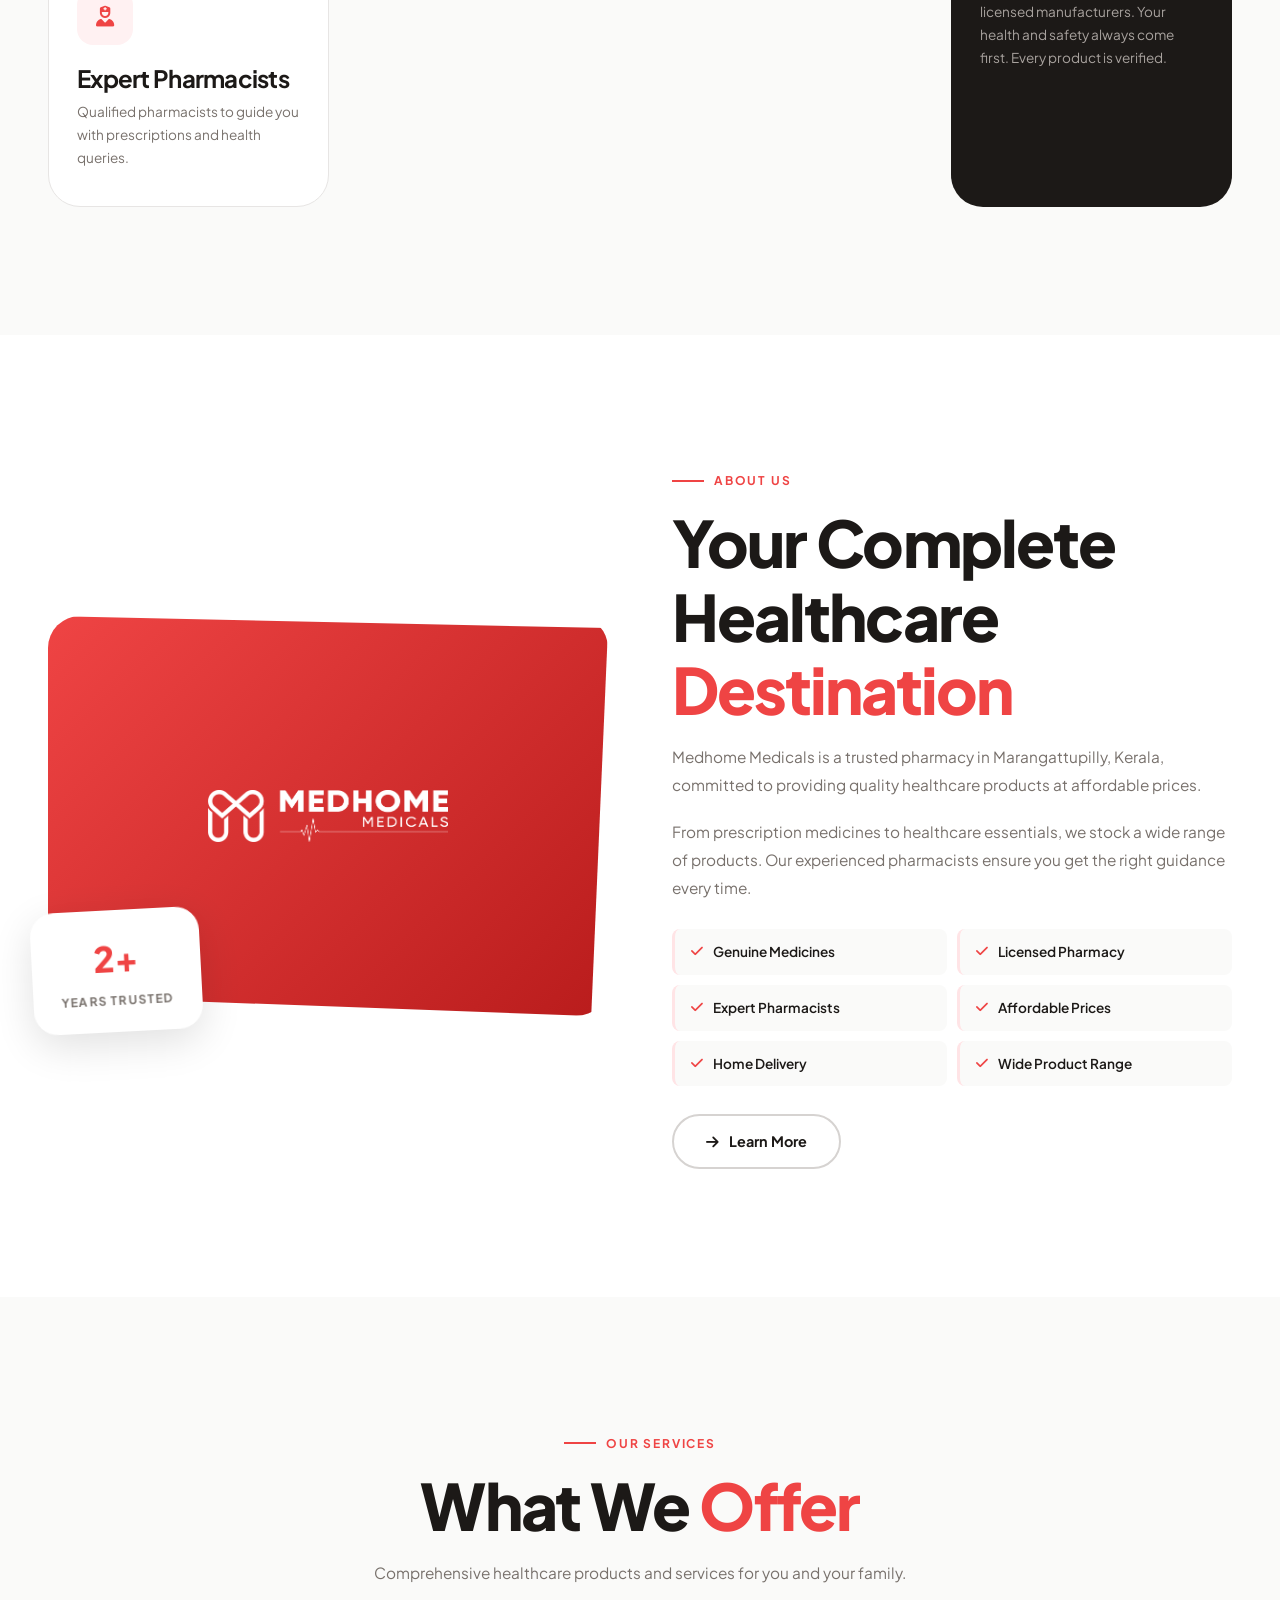
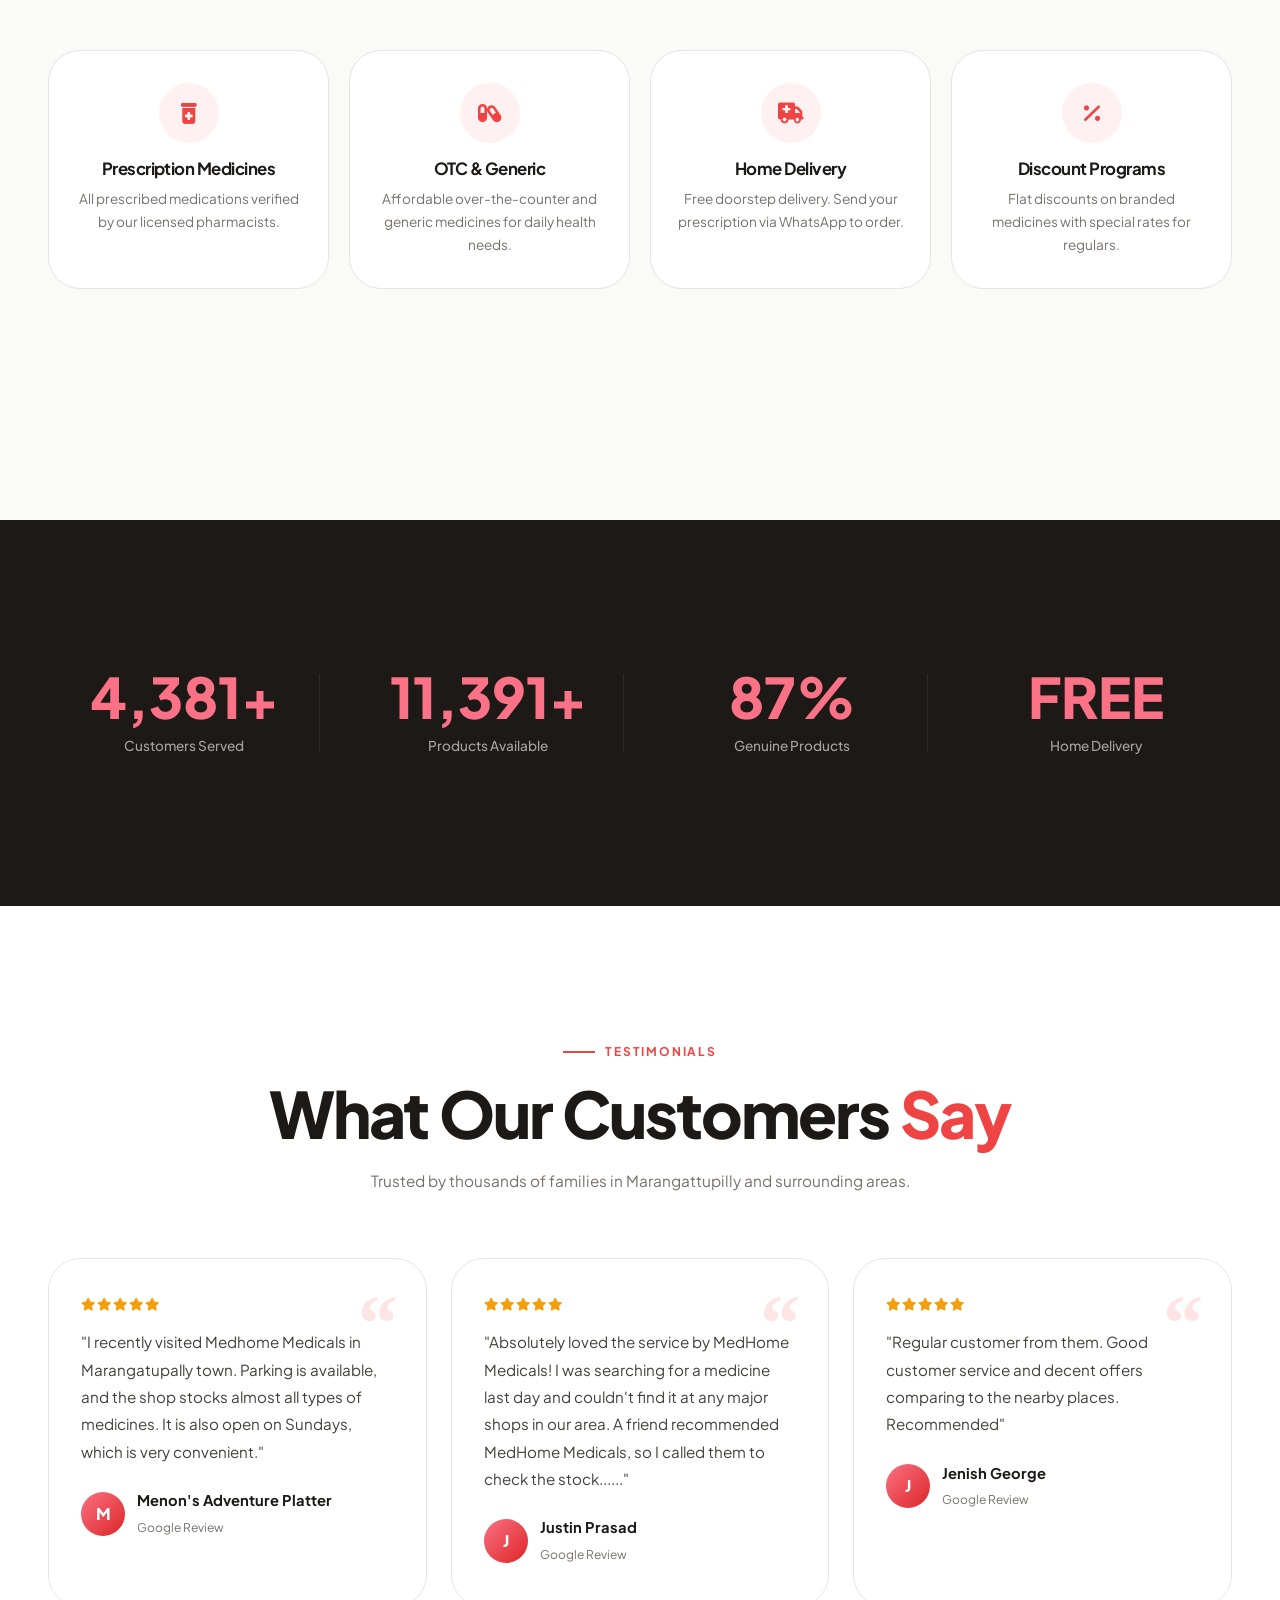
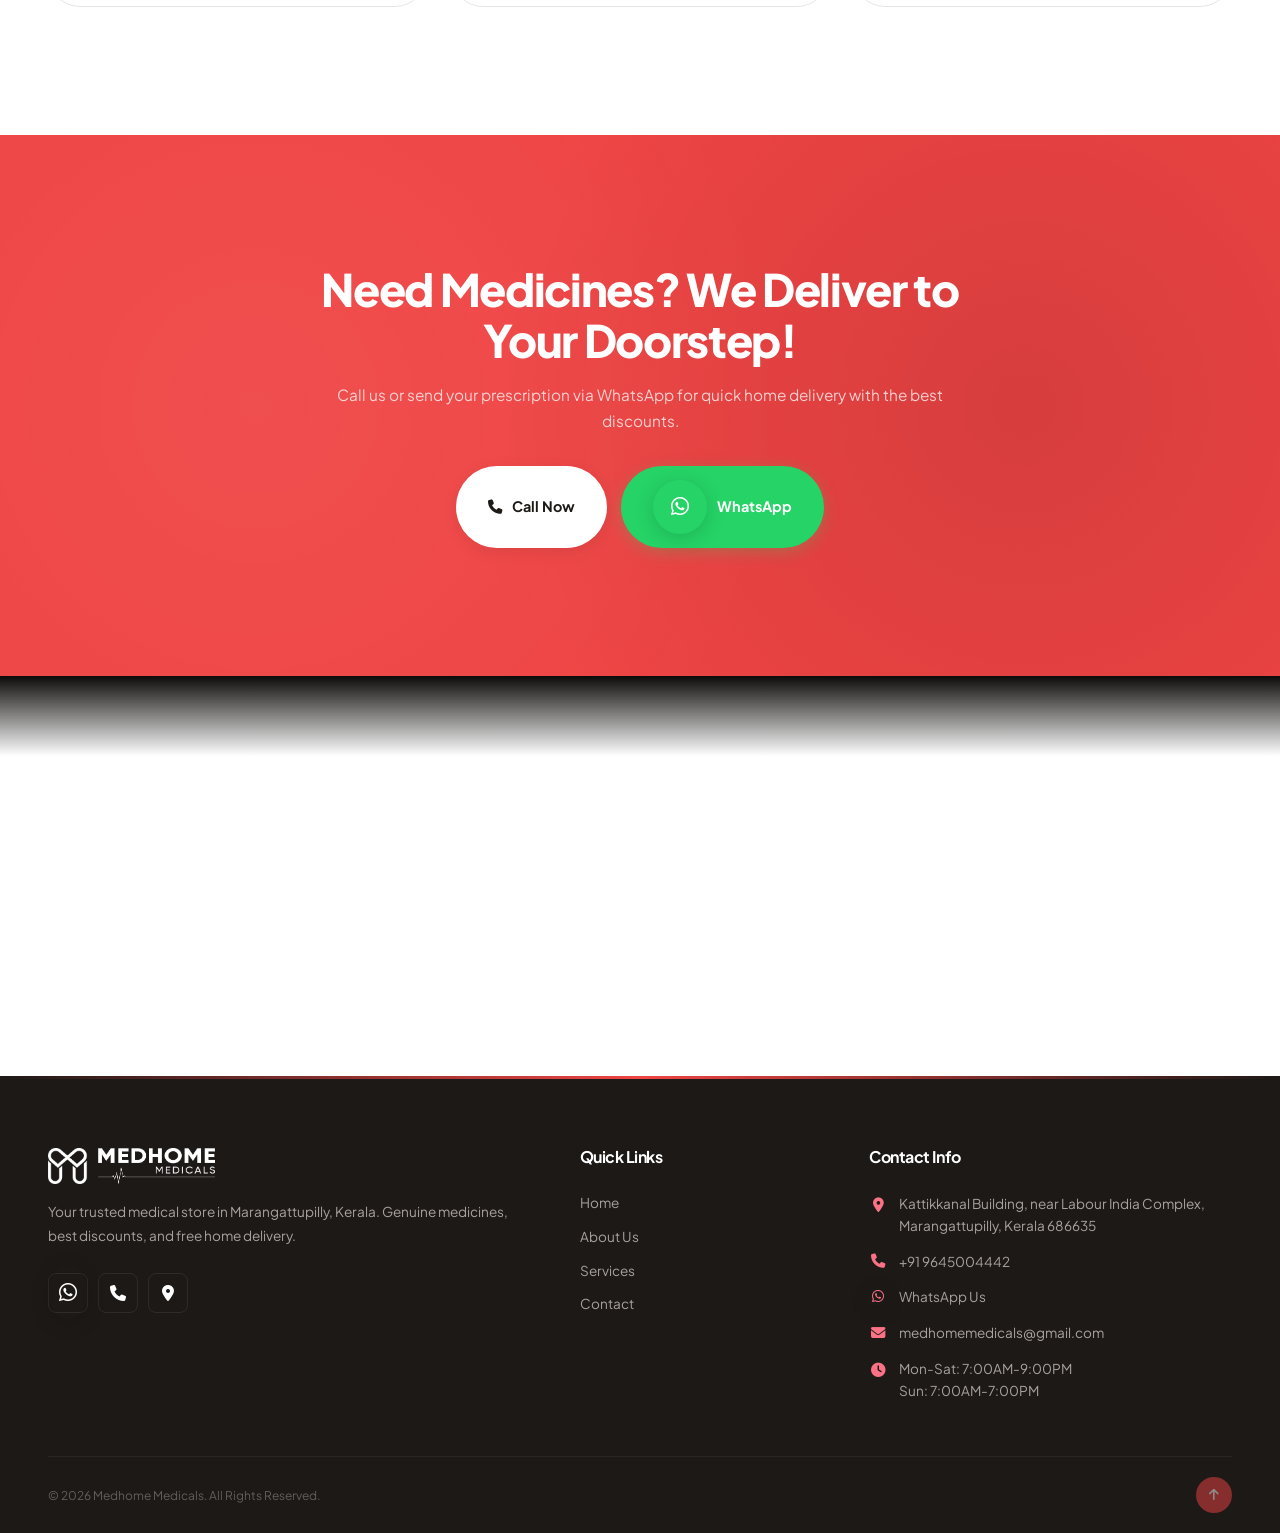
==== commit da037d16: "modification" ====
--- a/index.html
+++ b/index.html
@@ -5,6 +5,24 @@
     <meta name="viewport" content="width=device-width, initial-scale=1.0">
     <title>Medhome Medicals | Your Trusted Medical Store in Marangattupilly</title>
     <meta name="description" content="Medhome Medicals - Genuine medicines, best discounts, and free home delivery in Marangattupilly, Kerala. Call 9645004442.">
+    <meta name="keywords" content="Medhome Medicals, medical store Marangattupilly, pharmacy Kerala, genuine medicines, free home delivery, discount medicines, prescription medicines">
+    <meta name="robots" content="index, follow">
+    <link rel="canonical" href="https://medhome.in/">
+    <!-- Open Graph -->
+    <meta property="og:type" content="website">
+    <meta property="og:url" content="https://medhome.in/">
+    <meta property="og:title" content="Medhome Medicals | Your Trusted Medical Store in Marangattupilly">
+    <meta property="og:description" content="Medhome Medicals - Genuine medicines, best discounts, and free home delivery in Marangattupilly, Kerala. Call 9645004442.">
+    <meta property="og:image" content="https://medhome.in/og-image.png">
+    <meta property="og:image:width" content="1200">
+    <meta property="og:image:height" content="630">
+    <meta property="og:site_name" content="Medhome Medicals">
+    <meta property="og:locale" content="en_IN">
+    <!-- Twitter Card -->
+    <meta name="twitter:card" content="summary_large_image">
+    <meta name="twitter:title" content="Medhome Medicals | Your Trusted Medical Store in Marangattupilly">
+    <meta name="twitter:description" content="Medhome Medicals - Genuine medicines, best discounts, and free home delivery in Marangattupilly, Kerala. Call 9645004442.">
+    <meta name="twitter:image" content="https://medhome.in/og-image.png">
     <link rel="icon" href="favicon.png" type="image/png">
     <link href="https://fonts.googleapis.com/css2?family=Plus+Jakarta+Sans:wght@300;400;500;600;700;800&display=swap" rel="stylesheet">
     <link rel="stylesheet" href="https://cdnjs.cloudflare.com/ajax/libs/font-awesome/6.5.1/css/all.min.css">
@@ -85,7 +103,7 @@
                 </div>
                 <div class="hero-stats" data-reveal="up" data-reveal-delay="4">
                     <div class="hero-stat">
-                        <strong data-counter data-target="2000" data-suffix="+">0</strong>
+                        <strong data-counter data-target="5000" data-suffix="+">0</strong>
                         <span>Happy Customers</span>
                     </div>
                     <div class="hero-stat">
@@ -271,11 +289,11 @@
         <div class="container">
             <div class="stats-row">
                 <div class="stat-item" data-reveal="up" data-reveal-delay="1">
-                    <strong data-counter data-target="2000" data-suffix="+">0</strong>
+                    <strong data-counter data-target="5000" data-suffix="+">0</strong>
                     <span>Customers Served</span>
                 </div>
                 <div class="stat-item" data-reveal="up" data-reveal-delay="2">
-                    <strong data-counter data-target="8000" data-suffix="+">0</strong>
+                    <strong data-counter data-target="13000" data-suffix="+">0</strong>
                     <span>Products Available</span>
                 </div>
                 <div class="stat-item" data-reveal="up" data-reveal-delay="3">
@@ -356,7 +374,7 @@
                     <div class="footer-socials">
                         <a href="https://wa.me/919645004442" target="_blank" aria-label="WhatsApp"><i class="fab fa-whatsapp"></i></a>
                         <a href="tel:+919645004442" aria-label="Call"><i class="fas fa-phone"></i></a>
-                        <a href="https://www.google.com/maps/search/?api=1&query=Medhome+Medicals+9.742021,76.6124137" target="_blank" aria-label="Location"><i class="fas fa-map-marker-alt"></i></a>
+                        <a href="https://maps.app.goo.gl/QQcjPCCGfXMZ5Sk88" target="_blank" aria-label="Location"><i class="fas fa-map-marker-alt"></i></a>
                     </div>
                 </div>
                 <div>
@@ -375,7 +393,7 @@
                         <li><i class="fas fa-phone"></i> <a href="tel:+919645004442">+91 9645004442</a></li>
                         <li><i class="fab fa-whatsapp"></i> <a href="https://wa.me/919645004442" target="_blank">WhatsApp Us</a></li>
                         <li><i class="fas fa-envelope"></i> <a href="mailto:medhomemedicals@gmail.com">medhomemedicals@gmail.com</a></li>
-                        <li><i class="fas fa-clock"></i> Mon-Sat: 7:00AM-9:00PM | Sun: 7:00AM-7:00PM</li>
+                        <li><i class="fas fa-clock"></i> <span>Mon-Sat: 7:00AM-9:00PM<br>Sun: 7:00AM-7:00PM</span></li>
                     </ul>
                 </div>
             </div>
@@ -396,6 +414,52 @@
         </a>
     </div>
 
+    <!-- Structured Data (JSON-LD) -->
+    <script type="application/ld+json">
+    {
+        "@context": "https://schema.org",
+        "@type": "Pharmacy",
+        "name": "Medhome Medicals",
+        "image": "https://medhome.in/og-image.png",
+        "logo": "https://medhome.in/favicon.png",
+        "@id": "https://medhome.in",
+        "url": "https://medhome.in",
+        "telephone": "+919645004442",
+        "email": "medhomemedicals@gmail.com",
+        "address": {
+            "@type": "PostalAddress",
+            "streetAddress": "Kattikkanal Building, near Labour India Complex",
+            "addressLocality": "Marangattupilly",
+            "addressRegion": "Kerala",
+            "postalCode": "686635",
+            "addressCountry": "IN"
+        },
+        "geo": {
+            "@type": "GeoCoordinates",
+            "latitude": 9.742021,
+            "longitude": 76.6124137
+        },
+        "openingHoursSpecification": [
+            {
+                "@type": "OpeningHoursSpecification",
+                "dayOfWeek": ["Monday", "Tuesday", "Wednesday", "Thursday", "Friday", "Saturday"],
+                "opens": "07:00",
+                "closes": "21:00"
+            },
+            {
+                "@type": "OpeningHoursSpecification",
+                "dayOfWeek": "Sunday",
+                "opens": "07:00",
+                "closes": "19:00"
+            }
+        ],
+        "sameAs": [
+            "https://wa.me/919645004442"
+        ],
+        "priceRange": "$$",
+        "description": "Medhome Medicals - Genuine medicines, best discounts, and free home delivery in Marangattupilly, Kerala."
+    }
+    </script>
     <script src="app.js"></script>
 </body>
 </html>
--- a/style.css
+++ b/style.css
@@ -5,7 +5,7 @@
 
 /* === RESET & BASE === */
 *, *::before, *::after { margin: 0; padding: 0; box-sizing: border-box; }
-html { scroll-behavior: smooth; -webkit-font-smoothing: antialiased; -moz-osx-font-smoothing: grayscale; }
+html { scroll-behavior: smooth; -webkit-font-smoothing: antialiased; -moz-osx-font-smoothing: grayscale; overflow-x: hidden; }
 body { font-family: 'Plus Jakarta Sans', sans-serif; color: var(--dark-900); line-height: 1.6; overflow-x: hidden; }
 a { text-decoration: none; color: inherit; transition: color 0.3s; }
 img { max-width: 100%; height: auto; display: block; }
@@ -106,7 +106,7 @@
    ============================================================ */
 .loader {
     position: fixed; inset: 0;
-    background: #f5f5f5;
+    background: #ffffff;
     z-index: 10000;
     display: flex; align-items: center; justify-content: center; flex-direction: column;
     transition: opacity 0.6s var(--ease), visibility 0.6s;
@@ -260,7 +260,7 @@
 .mobile-menu {
     position: fixed; top: 0; bottom: 0; right: 0;
     width: 300px; max-width: 85vw;
-    background: #f5f5f5;
+    background: #ffffff;
     z-index: 1050;
     display: flex; flex-direction: column;
     padding: 80px 28px 32px;
@@ -1405,18 +1405,24 @@
 .footer-links a:hover { color: var(--red-400); padding-left: 6px; }
 .footer-contact li {
     display: flex; gap: 12px; font-size: var(--text-small);
-    padding: 7px 0; align-items: center;
-}
-.footer-contact li:first-child {
+    padding: 7px 0; align-items: center; line-height: 1.6;
+}
+.footer-contact li:first-child,
+.footer-contact li:last-child {
     align-items: flex-start;
 }
 .footer-contact li i {
     color: var(--red-400); width: 18px; min-width: 18px;
+    height: 18px;
     font-size: 0.9rem; text-align: center;
     display: inline-flex; align-items: center; justify-content: center;
     flex-shrink: 0;
 }
-.footer-contact li:first-child i {
+.footer-contact li i.fa-whatsapp {
+    font-size: 0.85rem;
+}
+.footer-contact li:first-child i,
+.footer-contact li:last-child i {
     margin-top: 3px;
 }
 .footer-contact a { color: var(--dark-400); }
@@ -1600,7 +1606,7 @@
     .footer-grid { grid-template-columns: 1fr; gap: 32px; }
     .footer-bottom { flex-direction: column; gap: 12px; }
     .fab-wrap { bottom: 20px; right: 16px; display: flex !important; z-index: 900; }
-    .fab { width: 48px; height: 48px; font-size: 1.1rem; }
+    .fab { width: 42px; height: 42px; font-size: 1rem; }
     .marquee-section { transform: skewY(0); margin: 0; }
     .marquee-section .marquee-inner-wrap { transform: skewY(0); }
     .check-grid { grid-template-columns: 1fr; }
@@ -1618,5 +1624,5 @@
     .cta-btns { flex-direction: column; }
     .cta-btns .btn { width: 100%; justify-content: center; }
     .mobile-menu-btns { flex-direction: column; width: 80%; }
-    .mobile-menu-btns .btn { justify-content: center; }
-}
+    .mobile-menu-btns .btn { justify-content: center; padding: 10px 20px; font-size: 0.8rem; height: 40px; box-sizing: border-box; }
+}
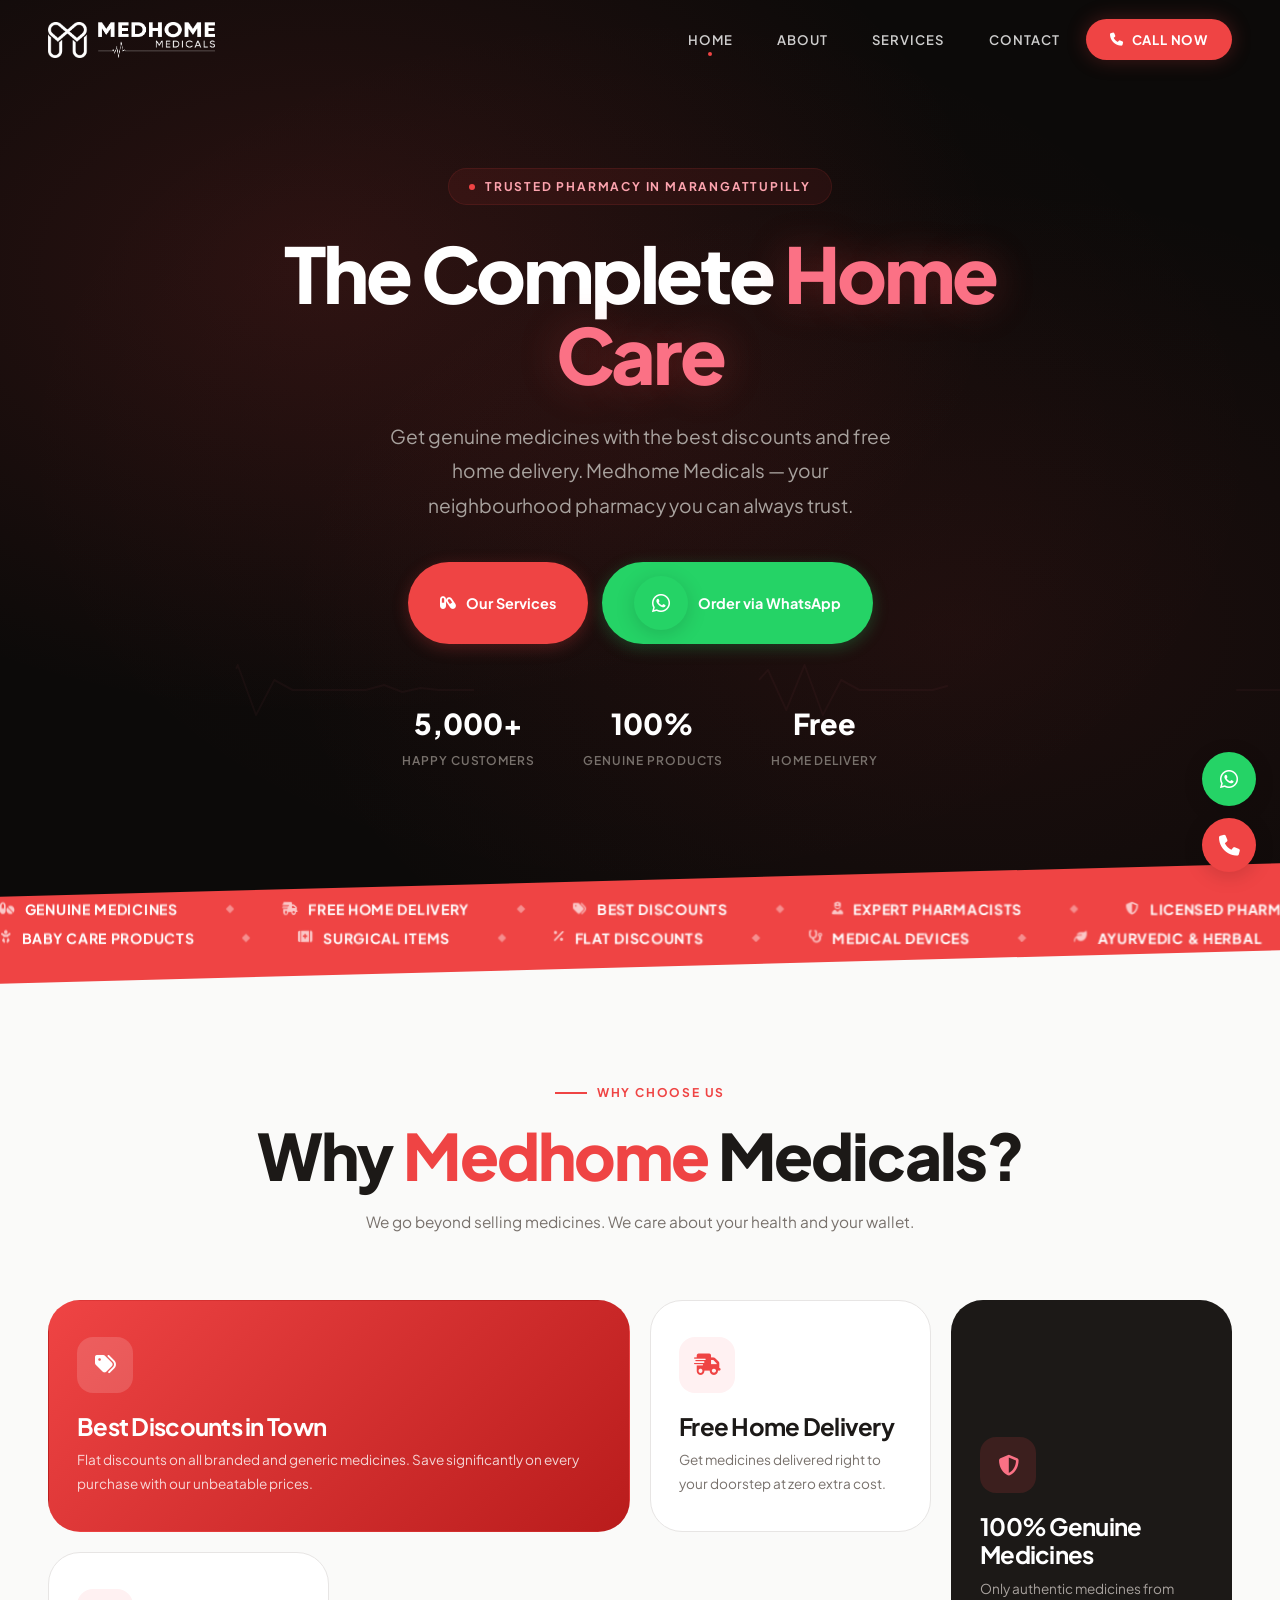
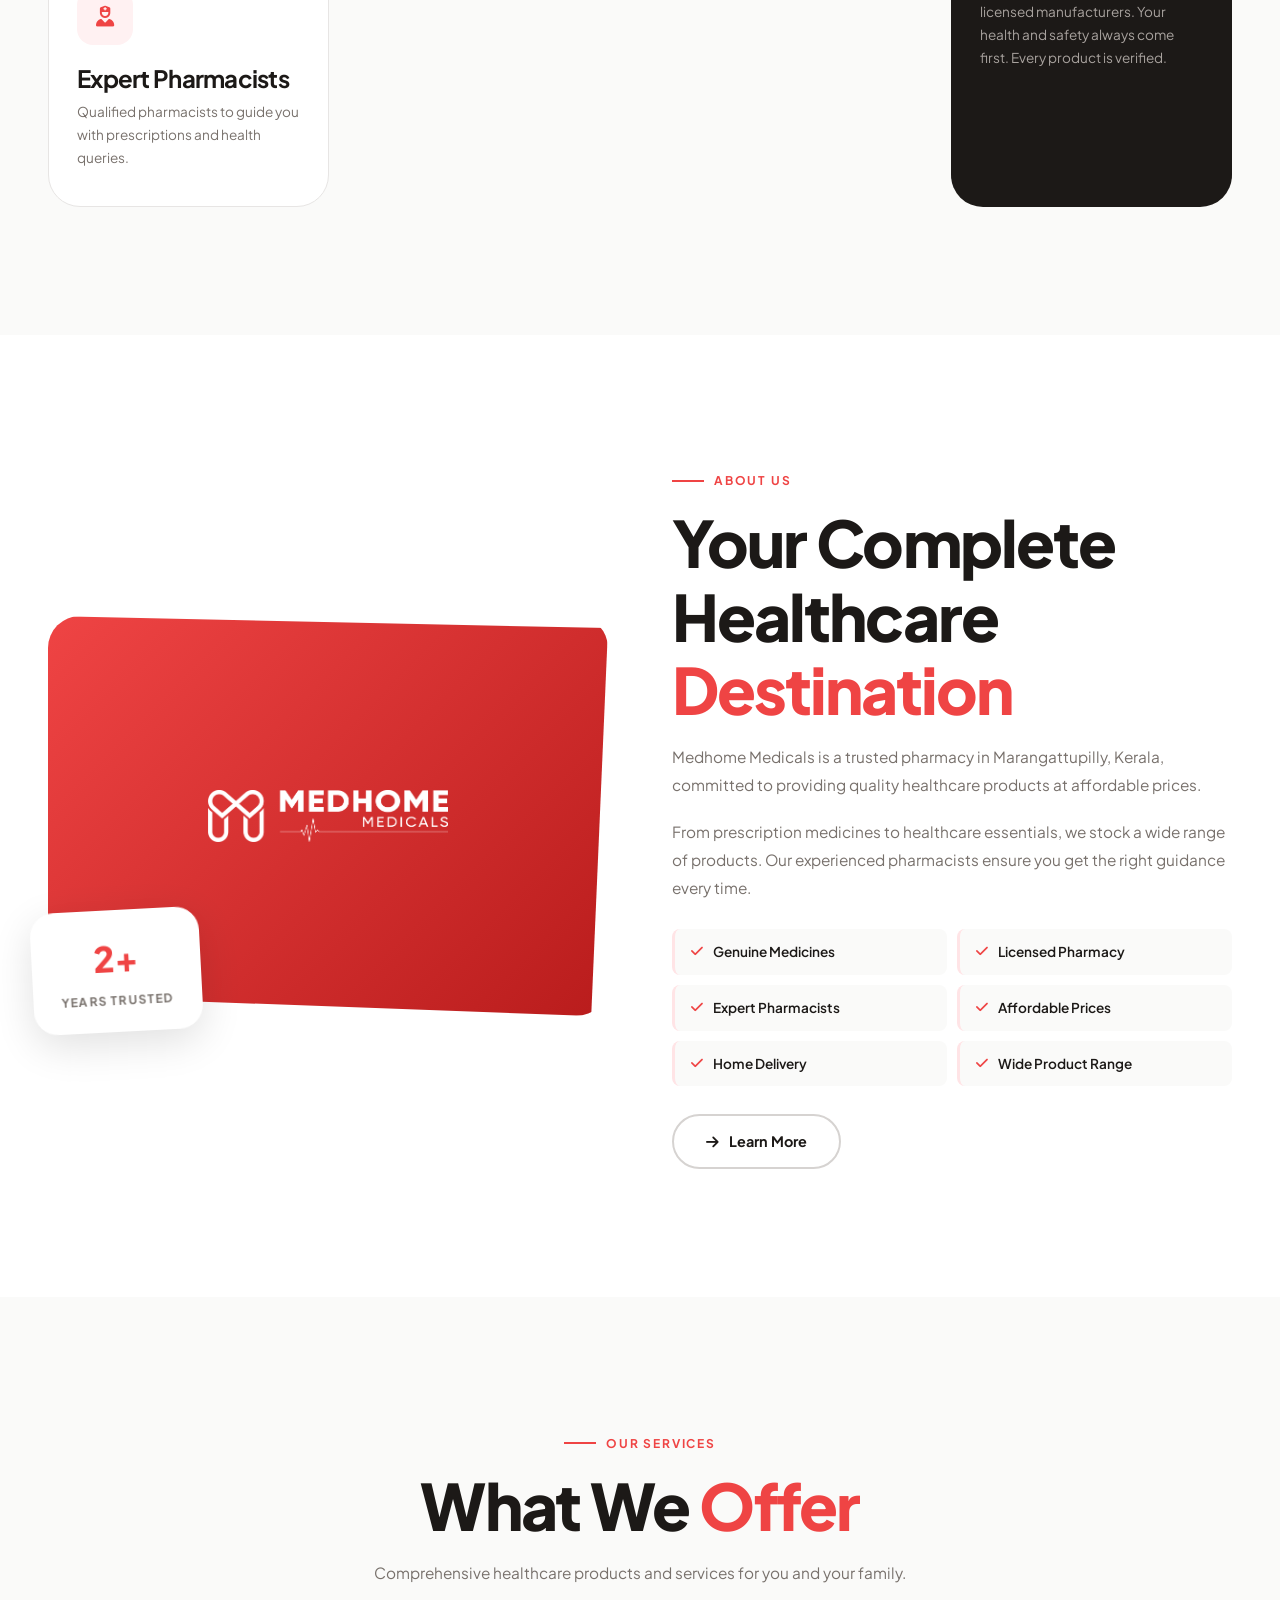
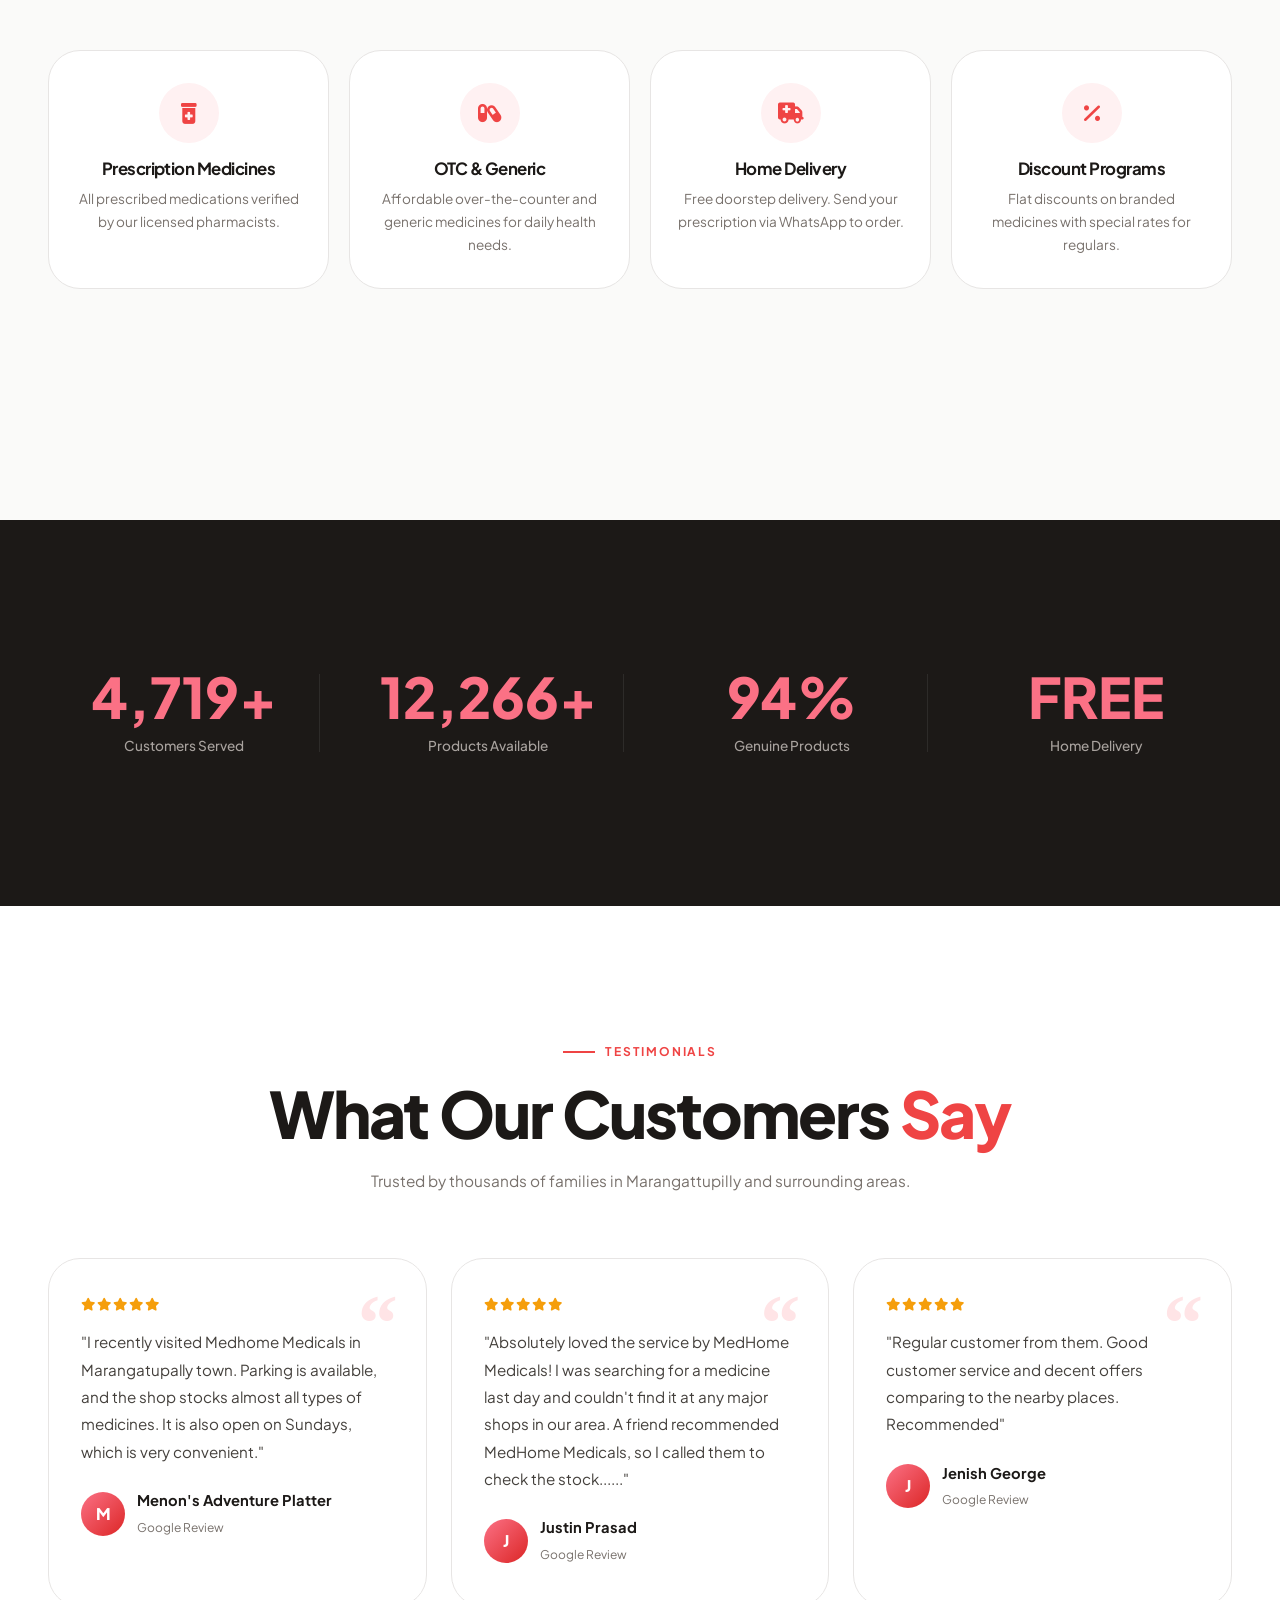
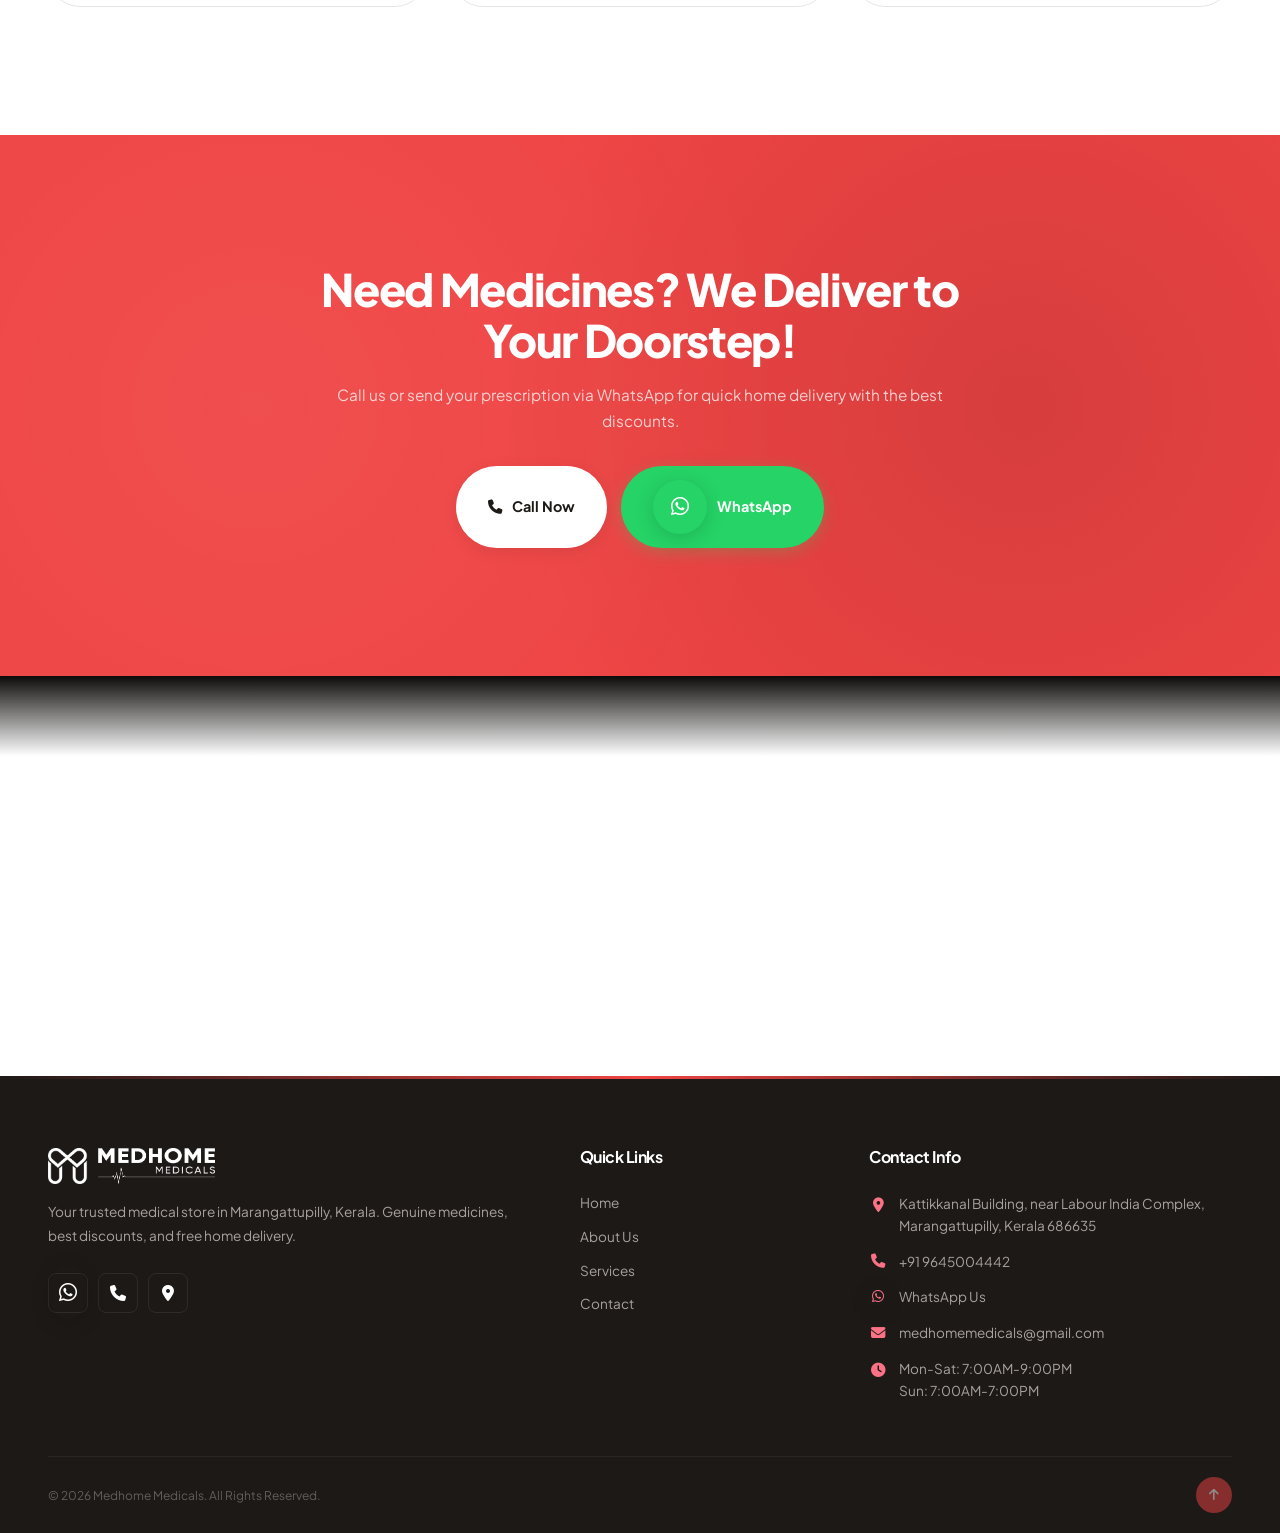
==== commit 257f9051: "G-A" ====
--- a/index.html
+++ b/index.html
@@ -1,6 +1,14 @@
 <!DOCTYPE html>
 <html lang="en">
 <head>
+    <!-- Google Tag Manager -->
+    <script>(function(w,d,s,l,i){w[l]=w[l]||[];w[l].push({'gtm.start':
+    new Date().getTime(),event:'gtm.js'});var f=d.getElementsByTagName(s)[0],
+    j=d.createElement(s),dl=l!='dataLayer'?'&l='+l:'';j.async=true;j.src=
+    'https://www.googletagmanager.com/gtm.js?id='+i+dl;f.parentNode.insertBefore(j,f);
+    })(window,document,'script','dataLayer','GTM-P24SSKXL');</script>
+    <!-- End Google Tag Manager -->
+    
     <meta charset="UTF-8">
     <meta name="viewport" content="width=device-width, initial-scale=1.0">
     <title>Medhome Medicals | Your Trusted Medical Store in Marangattupilly</title>
@@ -29,6 +37,11 @@
     <link rel="stylesheet" href="style.css">
 </head>
 <body>
+
+    <!-- Google Tag Manager (noscript) -->
+    <noscript><iframe src="https://www.googletagmanager.com/ns.html?id=GTM-P24SSKXL"
+    height="0" width="0" style="display:none;visibility:hidden"></iframe></noscript>
+    <!-- End Google Tag Manager (noscript) -->
 
     <!-- Custom Cursor -->
     <div class="cursor-dot"></div>
